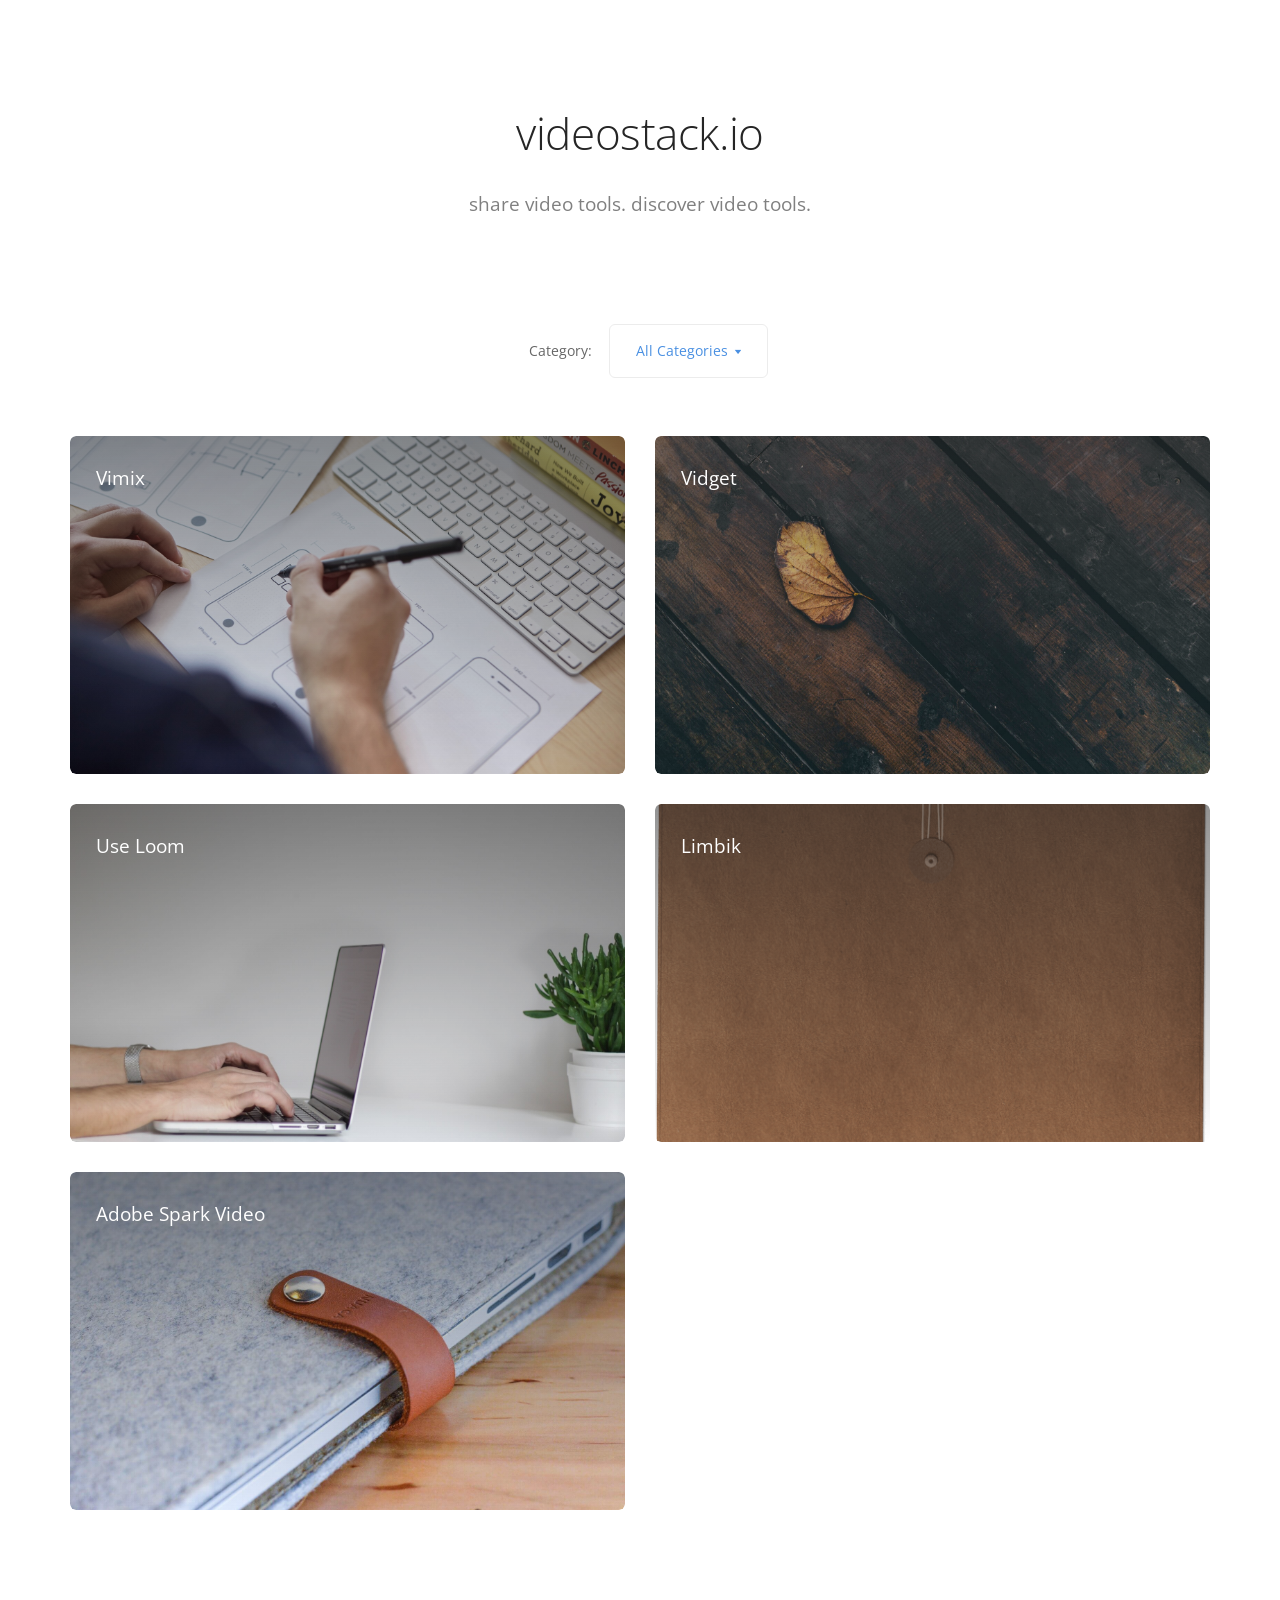
==== index.html @ 65519724 "Video Stack Commit" ====
<!doctype html>
<html lang="en">
    <head>
        <meta charset="utf-8">
        <title></title>
        <meta name="viewport" content="width=device-width, initial-scale=1.0">
        <link href="css/bootstrap.css" rel="stylesheet" type="text/css" media="all" />
        <link href="css/stack-interface.css" rel="stylesheet" type="text/css" media="all" />
        <link href="css/theme.css" rel="stylesheet" type="text/css" media="all" />
        <link href="css/custom.css" rel="stylesheet" type="text/css" media="all" />
        <link href="https://fonts.googleapis.com/css?family=Open+Sans:200,300,400,400i,500,600,700" rel="stylesheet">

    </head>
    <body data-smooth-scroll-offset="77">
        <div class="nav-container"> </div>
        <div class="main-container">
            <section class="text-center">
                <div class="container">
                    <div class="row">
                        <div class="col-sm-10 col-md-8">
                            <h1>videostack.io</h1>
                            <p class="lead">share video tools. discover video tools.</p>
                        </div>
                    </div>
                </div>
            </section>
            <section>
                <div class="container">
                    <div class="row">
                        <div class="masonry">
                            <div class="masonry-filter-container text-center"> <span>Category:</span>
                                <div class="masonry-filter-holder">
                                    <div class="masonry__filters" data-filter-all-text="All Categories"></div>
                                </div>
                            </div>
                            <div class="masonry__container masonry--active">
                                <div class="masonry__item col-sm-6 col-xs-12" data-masonry-filter="Curate, Create, Share, Analyze">
                                    <div class="project-thumb hover-element border--round hover--active">
                                        <a href="www.vimix.tv" target="_blank">
                                            <div class="hover-element__initial">
                                                <div class="background-image-holder"> <img alt="background" src="img/hero-2.jpg"> </div>
                                            </div>
                                            <div class="hover-element__reveal" data-scrim-top="5">
                                                <div class="project-thumb__title">
                                                    <h4>Vimix</h4> <span> </span> </div>
                                            </div>
                                        </a>
                                    </div>
                                </div>
                                <div class="masonry__item col-sm-6 col-xs-12" data-masonry-filter="Create, Share, Analyze">
                                    <div class="project-thumb hover-element border--round hover--active">
                                        <a href="https://vidget.co/" target="_blank">
                                            <div class="hover-element__initial">
                                                <div class="background-image-holder"> <img alt="background" src="img/hero-1.jpg"> </div>
                                            </div>
                                            <div class="hover-element__reveal" data-scrim-top="5">
                                                <div class="project-thumb__title">
                                                    <h4>Vidget</h4> <span> </span> </div>
                                            </div>
                                        </a>
                                    </div>
                                </div>
                                <div class="masonry__item col-sm-6 col-xs-12" data-masonry-filter="Create, Share">
                                    <div class="project-thumb hover-element border--round hover--active">
                                        <a href="https://www.useloom.com/?ref=50007" target="_blank">
                                            <div class="hover-element__initial">
                                                <div class="background-image-holder"> <img alt="background" src="img/landing-22.jpg"> </div>
                                            </div>
                                            <div class="hover-element__reveal" data-scrim-top="5">
                                                <div class="project-thumb__title">
                                                    <h4>Use Loom</h4> <span> </span> </div>
                                            </div>
                                        </a>
                                    </div>
                                </div>
                                <div class="masonry__item col-sm-6 col-xs-12" data-masonry-filter="Analyze">
                                    <div class="project-thumb hover-element border--round hover--active">
                                        <a href="https://limbik.tv/" target="_blank">
                                            <div class="hover-element__initial">
                                                <div class="background-image-holder"> <img alt="background" src="img/device-3.png"> </div>
                                            </div>
                                            <div class="hover-element__reveal" data-scrim-top="5">
                                                <div class="project-thumb__title">
                                                    <h4>Limbik</h4> <span> </span> </div>
                                            </div>
                                        </a>
                                    </div>
                                </div>
                                <div class="masonry__item col-sm-6 col-xs-12" data-masonry-filter="Create">
                                    <div class="project-thumb hover-element border--round hover--active">
                                        <a href="https://spark.adobe.com/about/video" target="_blank">
                                            <div class="hover-element__initial">
                                                <div class="background-image-holder"> <img alt="background" src="img/work-5.jpg"> </div>
                                            </div>
                                            <div class="hover-element__reveal" data-scrim-top="5">
                                                <div class="project-thumb__title">
                                                    <h4>Adobe Spark Video</h4> <span> </span> </div>
                                            </div>
                                        </a>
                                    </div>
                                </div>
                            </div>
                        </div>
                    </div>
                </div>
            </section>
        </div>
        <script src="js/jquery-3.1.1.min.js"></script>
        <script src="js/parallax.js"></script>
        <script src="js/isotope.min.js"></script>
        <script src="js/countdown.min.js"></script>
        <script src="js/smooth-scroll.min.js"></script>
        <script src="js/scripts.js"></script>

    </body>

</html>
---- css/stack-interface.css ----
@font-face {
  font-family: 'stack-interface';
  src: url('../fonts/stack-interface.eot?33839631');
  src: url('../fonts/stack-interface.eot?33839631#iefix') format('embedded-opentype'),
       url('../fonts/stack-interface.woff2?33839631') format('woff2'),
       url('../fonts/stack-interface.woff?33839631') format('woff'),
       url('../fonts/stack-interface.ttf?33839631') format('truetype'),
       url('../fonts/stack-interface.svg?33839631#stack-interface') format('svg');
  font-weight: normal;
  font-style: normal;
}
/* Chrome hack: SVG is rendered more smooth in Windozze. 100% magic, uncomment if you need it. */
/* Note, that will break hinting! In other OS-es font will be not as sharp as it could be */
/*
@media screen and (-webkit-min-device-pixel-ratio:0) {
  @font-face {
    font-family: 'stack-interface';
    src: url('../font/stack-interface.svg?34857618#stack-interface') format('svg');
  }
}
*/
 
 [class^="stack-"]:before, [class*=" stack-"]:before {
  font-family: "stack-interface";
  font-style: normal;
  font-weight: normal;
  speak: none;
 
  display: inline-block;
  text-decoration: inherit;
  width: 1em;
  margin-right: .2em;
  text-align: center;
  /* opacity: .8; */
 
  /* For safety - reset parent styles, that can break glyph codes*/
  font-variant: normal;
  text-transform: none;
 
  /* fix buttons height, for twitter bootstrap */
  line-height: 1em;
 
  /* Animation center compensation - margins should be symmetric */
  /* remove if not needed */
  margin-left: .2em;
 
  /* you can be more comfortable with increased icons size */
  /* font-size: 120%; */
 
  /* Font smoothing. That was taken from TWBS */
  -webkit-font-smoothing: antialiased;
  -moz-osx-font-smoothing: grayscale;
 
  /* Uncomment for 3D effect */
  /* text-shadow: 1px 1px 1px rgba(127, 127, 127, 0.3); */
}
 
.stack-down-open-big:before { content: '\e800'; } /* '' */
.stack-left-open-big:before { content: '\e801'; } /* '' */
.stack-right-open-big:before { content: '\e802'; } /* '' */
.stack-up-open-big:before { content: '\e803'; } /* '' */
.stack-basket:before { content: '\e804'; } /* '' */
.stack-search:before { content: '\e805'; } /* '' */
.stack-down-dir:before { content: '\e806'; } /* '' */
.stack-left-dir:before { content: '\e807'; } /* '' */
.stack-right-dir:before { content: '\e808'; } /* '' */
.stack-up-dir:before { content: '\e809'; } /* '' */
.stack-down-open:before { content: '\e80a'; } /* '' */
.stack-left-open:before { content: '\e80b'; } /* '' */
.stack-right-open:before { content: '\e80c'; } /* '' */
.stack-up-open:before { content: '\e80d'; } /* '' */
.stack-menu:before { content: '\e80e'; } /* '' */
.stack-users:before { content: '\e80f'; } /* '' */
.stack-publish:before { content: '\e810'; } /* '' */
.stack-trash:before { content: '\e811'; } /* '' */
.stack-bell:before { content: '\e812'; } /* '' */
.stack-cog:before { content: '\e813'; } /* '' */
.stack-plus-circled:before { content: '\e814'; } /* '' */
.stack-dot-3:before { content: '\e815'; } /* '' */
---- css/theme.css ----
/**!**************/
/**! Contents **/
/**! 01. Reset **/
/**! 02. Typography **/
/**! 03. Position **/
/**! 04. Element Size **/
/**! 05. Images **/
/**! 06. Buttons **/
/**! 07. Icons **/
/**! 08. Lists **/
/**! 09. Lightbox **/
/**! 10. Menus **/
/**! 11. Dropdowns **/
/**! 12. Form Elements **/
/**! 13. Accordions **/
/**! 14. Breadcrumbs **/
/**! 15. Radials **/
/**! 16. Tabs **/
/**! 17. Boxes **/
/**! 18. Sliders Flickity **/
/**! 19. Hover Elements **/
/**! 20. Masonry **/
/**! 21. Modals **/
/**! 22. Maps **/
/**! 23. Parallax **/
/**! 24. Notifications **/
/**! 25. Video **/
/**! 26. Colors **/
/**! 27. Image Blocks **/
/**! 28. MailChimp & Campaign Monitor **/
/**! 29. Twitter **/
/**! 30. Transitions **/
/**! 31. Switchable Sections **/
/**! 32. Typed Effect **/
/**! 33. Gradient BG **/
/**! 34. Bars **/
/**! 35. Navigation In Page **/
/**! 36. Helper Classes **/
/**! 37. Spacing **/
/**! 38. Boxed Layout **/
/**! 39. Wizard **/
/**! 40. Theme Overrides **/
/**!**************/
/**!**************/
/**!**************/
/**! 01. Reset **/
*,
h1,
h2,
h3,
h4,
h5,
h6,
p,
ul,
a {
  margin: 0;
  padding: 0;
}
/**! 02. Typography **/
html {
  font-size: 87.5%;
}
@media all and (max-width: 768px) {
  html {
    font-size: 81.25%;
  }
}
body {
  font-size: 1em;
  line-height: 1.85714286em;
  -webkit-font-smoothing: antialiased;
  -moz-osx-font-smoothing: grayscale;
  font-family: 'Open Sans', 'Helvetica', 'Arial', sans-serif;
  color: #666666;
  font-weight: 400;
}
h1,
h2,
h3,
h4,
h5,
h6,
.h1,
.h2,
.h3,
.h4,
.h5,
.h6 {
  font-family: 'Open Sans', 'Helvetica', 'Arial', sans-serif;
  color: #252525;
  font-weight: 300;
  font-variant-ligatures: common-ligatures;
  margin-top: 0;
  margin-bottom: 0;
}
h1,
.h1 {
  font-size: 3.14285714em;
  line-height: 1.31818182em;
}
h2,
.h2 {
  font-size: 2.35714286em;
  line-height: 1.36363636em;
}
h3,
.h3 {
  font-size: 1.78571429em;
  line-height: 1.5em;
}
h4,
.h4 {
  font-size: 1.35714286em;
  line-height: 1.68421053em;
}
h5,
.h5 {
  font-size: 1em;
  line-height: 1.85714286em;
}
h6,
.h6 {
  font-size: 0.85714286em;
  line-height: 2.16666667em;
}
.lead {
  font-size: 1.35714286em;
  line-height: 1.68421053em;
}
@media all and (max-width: 767px) {
  h1,
  .h1 {
    font-size: 2.35714286em;
    line-height: 1.36363636em;
  }
  h2,
  .h2 {
    font-size: 1.78571429em;
    line-height: 1.5em;
  }
  h3,
  .h3 {
    font-size: 1.35714286em;
    line-height: 1.85714286em;
  }
  .lead {
    font-size: 1.35714286em;
    line-height: 1.68421053em;
  }
}
p,
ul,
ol,
pre,
table,
blockquote {
  margin-bottom: 1.85714286em;
}
ul,
ol {
  list-style: none;
  line-height: 1.85714286em;
}
ul.bullets {
  list-style: inside;
}
ol {
  list-style-type: upper-roman;
  list-style-position: inside;
}
blockquote {
  font-size: 1.78571429em;
  line-height: 1.5em;
  padding: 0;
  margin: 0;
  border-left: 0;
}
strong {
  font-weight: 600;
}
hr {
  margin: 1.85714286em 0;
  border-color: #fafafa;
}
a:hover,
a:focus,
a:active {
  text-decoration: none;
  outline: none;
}
/*! Typography -- Helpers */
.type--fade {
  opacity: .5;
}
.type--uppercase {
  text-transform: uppercase;
}
.type--bold {
  font-weight: bold;
}
.type--italic {
  font-style: italic;
}
.type--fine-print {
  font-size: 0.85714286em;
}
.type--strikethrough {
  text-decoration: line-through;
  opacity: .5;
}
.type--underline {
  text-decoration: underline;
}
.type--body-font {
  font-family: 'Open Sans', 'Helvetica';
}
/**! 03. Position **/
body {
  overflow-x: hidden;
}
.pos-relative {
  position: relative;
}
.pos-absolute {
  position: absolute;
}
.pos-absolute.container {
  left: 0;
  right: 0;
}
.pos-top {
  top: 0;
}
.pos-bottom {
  bottom: 0;
}
.pos-right {
  right: 0;
}
.pos-left {
  left: 0;
}
.float-left {
  float: left;
}
.float-right {
  float: right;
}
@media all and (max-width: 767px) {
  .float-left,
  .float-right {
    float: none;
  }
  .float-left-xs {
    float: left;
  }
  .float-right-xs {
    float: right;
  }
}
.pos-vertical-center {
  position: relative;
  top: 50%;
  transform: translateY(-50%);
  -webkit-transform: translateY(-50%);
}
@media all and (max-width: 767px) {
  .pos-vertical-center {
    top: 0;
    transform: none;
    -webkit-transform: none;
  }
}
@media all and (max-height: 600px) {
  .pos-vertical-center {
    top: 0;
    transform: none;
    -webkit-transform: none;
  }
}
.pos-vertical-align-columns {
  display: table;
  table-layout: fixed;
  width: 100%;
}
.pos-vertical-align-columns > div[class*='col-'] {
  display: table-cell;
  float: none;
  vertical-align: middle;
}
@media all and (max-width: 990px) {
  .pos-vertical-align-columns {
    display: block;
    width: auto;
  }
  .pos-vertical-align-columns > div[class*='col-'] {
    display: block;
  }
}
.inline-block {
  display: inline-block;
}
.block {
  display: block;
}
@media all and (max-width: 767px) {
  .block--xs {
    display: block;
  }
}
@media all and (max-width: 990px) {
  .text-center-md {
    text-align: center;
  }
  .text-left-md {
    text-align: left;
  }
  .text-right-md {
    text-align: right;
  }
}
@media all and (max-width: 767px) {
  .text-center-xs {
    text-align: center;
  }
  .text-left-xs {
    text-align: left;
  }
  .text-right-xs {
    text-align: right;
  }
}
/**! 04. Element Size **/
.height-100,
.height-90,
.height-80,
.height-70,
.height-60,
.height-50,
.height-40,
.height-30,
.height-20,
.height-10 {
  height: auto;
  padding: 5em 0;
}
@media all and (max-width: 767px) {
  .height-100,
  .height-90,
  .height-80,
  .height-70,
  .height-60,
  .height-50,
  .height-40,
  .height-30,
  .height-20,
  .height-10 {
    height: auto;
    padding: 4em 0;
  }
}
@media all and (min-height: 600px) and (min-width: 767px) {
  .height-10 {
    height: 10vh;
  }
  .height-20 {
    height: 20vh;
  }
  .height-30 {
    height: 30vh;
  }
  .height-40 {
    height: 40vh;
  }
  .height-50 {
    height: 50vh;
  }
  .height-60 {
    height: 60vh;
  }
  .height-70 {
    height: 70vh;
  }
  .height-80 {
    height: 80vh;
  }
  .height-90 {
    height: 90vh;
  }
  .height-100 {
    height: 100vh;
  }
}
section.height-auto {
  height: auto;
}
section.height-auto .pos-vertical-center {
  top: 0;
  position: relative;
  transform: none;
}
@media all and (max-width: 767px) {
  div[class*='col-'][class*='height-'] {
    padding-top: 5.57142857em !important;
    padding-bottom: 5.57142857em !important;
  }
}
/**! 05. Images **/
img {
  max-width: 100%;
  margin-bottom: 1.85714286em;
}
/*p+img, img:last-child{
	margin-bottom: 0;
}*/
.img--fullwidth {
  width: 100%;
}
[data-grid="2"].masonry {
  -webkit-column-count: 2;
  -webkit-column-gap: 0;
  -moz-column-count: 2;
  -moz-column-gap: 0;
  column-count: 2;
  column-gap: 0;
}
[data-grid="2"].masonry li {
  width: 100%;
  float: none;
}
[data-grid="2"] li {
  width: 50%;
  display: inline-block;
}
[data-grid="3"].masonry {
  -webkit-column-count: 3;
  -webkit-column-gap: 0;
  -moz-column-count: 3;
  -moz-column-gap: 0;
  column-count: 3;
  column-gap: 0;
}
[data-grid="3"].masonry li {
  width: 100%;
  float: none;
}
[data-grid="3"] li {
  width: 33.33333333%;
  display: inline-block;
}
[data-grid="4"].masonry {
  -webkit-column-count: 4;
  -webkit-column-gap: 0;
  -moz-column-count: 4;
  -moz-column-gap: 0;
  column-count: 4;
  column-gap: 0;
}
[data-grid="4"].masonry li {
  width: 100%;
  float: none;
}
[data-grid="4"] li {
  width: 25%;
  display: inline-block;
}
[data-grid="5"].masonry {
  -webkit-column-count: 5;
  -webkit-column-gap: 0;
  -moz-column-count: 5;
  -moz-column-gap: 0;
  column-count: 5;
  column-gap: 0;
}
[data-grid="5"].masonry li {
  width: 100%;
  float: none;
}
[data-grid="5"] li {
  width: 20%;
  display: inline-block;
}
[data-grid="6"].masonry {
  -webkit-column-count: 6;
  -webkit-column-gap: 0;
  -moz-column-count: 6;
  -moz-column-gap: 0;
  column-count: 6;
  column-gap: 0;
}
[data-grid="6"].masonry li {
  width: 100%;
  float: none;
}
[data-grid="6"] li {
  width: 16.66666667%;
  display: inline-block;
}
[data-grid="7"].masonry {
  -webkit-column-count: 7;
  -webkit-column-gap: 0;
  -moz-column-count: 7;
  -moz-column-gap: 0;
  column-count: 7;
  column-gap: 0;
}
[data-grid="7"].masonry li {
  width: 100%;
  float: none;
}
[data-grid="7"] li {
  width: 14.28571429%;
  display: inline-block;
}
[data-grid="8"].masonry {
  -webkit-column-count: 8;
  -webkit-column-gap: 0;
  -moz-column-count: 8;
  -moz-column-gap: 0;
  column-count: 8;
  column-gap: 0;
}
[data-grid="8"].masonry li {
  width: 100%;
  float: none;
}
[data-grid="8"] li {
  width: 12.5%;
  display: inline-block;
}
@media all and (max-width: 767px) {
  [data-grid]:not(.masonry) li {
    width: 33.333333%;
  }
  [data-grid="2"]:not(.masonry) li {
    width: 50%;
  }
  [data-grid].masonry {
    -webkit-column-count: 1;
    -moz-column-count: 1;
    column-count: 1;
  }
}
.background-image-holder {
  will-change: transform, top;
  position: absolute;
  height: 100%;
  top: 0;
  left: 0;
  background-size: cover !important;
  background-position: 50% 50% !important;
  z-index: 0;
  transition: 0.3s linear;
  -webkit-transition: 0.3s linear;
  -moz-transition: 0.3s linear;
  opacity: 0;
  background: #252525;
}
.background-image-holder:not([class*='col-']) {
  width: 100%;
}
.background-image-holder.background--bottom {
  background-position: 50% 100% !important;
}
.background-image-holder.background--top {
  background-position: 50% 0% !important;
}
.image--light .background-image-holder {
  background: none;
}
.background-image-holder img {
  display: none;
}
[data-overlay] {
  position: relative;
}
[data-overlay]:before {
  position: absolute;
  content: '';
  background: #252525;
  width: 100%;
  height: 100%;
  top: 0;
  left: 0;
  z-index: 1;
}
[data-overlay] *:not(.container):not(.background-image-holder) {
  z-index: 2;
}
[data-overlay].image--light:before {
  background: #fff;
}
[data-overlay].bg--primary:before {
  background: #4a90e2;
}
[data-overlay="1"]:before {
  opacity: 0.1;
}
[data-overlay="2"]:before {
  opacity: 0.2;
}
[data-overlay="3"]:before {
  opacity: 0.3;
}
[data-overlay="4"]:before {
  opacity: 0.4;
}
[data-overlay="5"]:before {
  opacity: 0.5;
}
[data-overlay="6"]:before {
  opacity: 0.6;
}
[data-overlay="7"]:before {
  opacity: 0.7;
}
[data-overlay="8"]:before {
  opacity: 0.8;
}
[data-overlay="9"]:before {
  opacity: 0.9;
}
[data-overlay="10"]:before {
  opacity: 1;
}
[data-overlay="0"]:before {
  opacity: 0;
}
[data-scrim-bottom] {
  position: relative;
}
[data-scrim-bottom]:before {
  position: absolute;
  content: '';
  width: 100%;
  height: 80%;
  background: -moz-linear-gradient(top, rgba(0, 0, 0, 0) 0%, #252525 100%);
  /* FF3.6+ */
  background: -webkit-gradient(linear, left top, left bottom, color-stop(0%, rgba(0, 0, 0, 0)), color-stop(100%, #252525));
  /* Chrome,Safari4+ */
  background: -webkit-linear-gradient(top, rgba(0, 0, 0, 0) 0%, #252525 100%);
  /* Chrome10+,Safari5.1+ */
  background: -o-linear-gradient(top, rgba(0, 0, 0, 0) 0%, #252525 100%);
  /* Opera 11.10+ */
  background: -ms-linear-gradient(top, rgba(0, 0, 0, 0) 0%, #252525 100%);
  /* IE10+ */
  background: linear-gradient(to bottom, rgba(0, 0, 0, 0) 0%, #252525 100%);
  bottom: 0;
  left: 0;
  z-index: 1;
  backface-visibility: hidden;
}
[data-scrim-bottom]:not(.image--light) h1,
[data-scrim-bottom]:not(.image--light) h2,
[data-scrim-bottom]:not(.image--light) h3,
[data-scrim-bottom]:not(.image--light) h4,
[data-scrim-bottom]:not(.image--light) h5,
[data-scrim-bottom]:not(.image--light) h6 {
  color: #a5a5a5;
  color: #f1f1f1;
}
[data-scrim-bottom]:not(.image--light) p,
[data-scrim-bottom]:not(.image--light) span,
[data-scrim-bottom]:not(.image--light) ul {
  color: #e6e6e6;
}
[data-scrim-bottom].image--light:before {
  background: #fff;
}
[data-scrim-bottom="1"]:before {
  opacity: 0.1;
}
[data-scrim-bottom="2"]:before {
  opacity: 0.2;
}
[data-scrim-bottom="3"]:before {
  opacity: 0.3;
}
[data-scrim-bottom="4"]:before {
  opacity: 0.4;
}
[data-scrim-bottom="5"]:before {
  opacity: 0.5;
}
[data-scrim-bottom="6"]:before {
  opacity: 0.6;
}
[data-scrim-bottom="7"]:before {
  opacity: 0.7;
}
[data-scrim-bottom="8"]:before {
  opacity: 0.8;
}
[data-scrim-bottom="9"]:before {
  opacity: 0.9;
}
[data-scrim-bottom="10"]:before {
  opacity: 1;
}
[data-scrim-top] {
  position: relative;
}
[data-scrim-top]:before {
  position: absolute;
  content: '';
  width: 100%;
  height: 80%;
  background: -moz-linear-gradient(bottom, #252525 0%, rgba(0, 0, 0, 0) 100%);
  /* FF3.6+ */
  background: -webkit-gradient(linear, left bottom, left bottom, color-stop(0%, #252525), color-stop(100%, rgba(0, 0, 0, 0)));
  /* Chrome,Safari4+ */
  background: -webkit-linear-gradient(bottom, #252525 0%, rgba(0, 0, 0, 0) 100%);
  /* Chrome10+,Safari5.1+ */
  background: -o-linear-gradient(bottom, #252525 0%, rgba(0, 0, 0, 0) 100%);
  /* Opera 11.10+ */
  background: -ms-linear-gradient(bottom, #252525 0%, rgba(0, 0, 0, 0) 100%);
  /* IE10+ */
  background: linear-gradient(to bottom, #252525 0%, rgba(0, 0, 0, 0) 100%);
  top: 0;
  left: 0;
  z-index: 1;
}
[data-scrim-top]:not(.image--light) h1,
[data-scrim-top]:not(.image--light) h2,
[data-scrim-top]:not(.image--light) h3,
[data-scrim-top]:not(.image--light) h4,
[data-scrim-top]:not(.image--light) h5,
[data-scrim-top]:not(.image--light) h6 {
  color: #fff;
}
[data-scrim-top]:not(.image--light) p,
[data-scrim-top]:not(.image--light) span,
[data-scrim-top]:not(.image--light) ul {
  color: #e6e6e6;
}
[data-scrim-top].image--light:before {
  background: #fff;
}
[data-scrim-top="1"]:before {
  opacity: 0.1;
}
[data-scrim-top="2"]:before {
  opacity: 0.2;
}
[data-scrim-top="3"]:before {
  opacity: 0.3;
}
[data-scrim-top="4"]:before {
  opacity: 0.4;
}
[data-scrim-top="5"]:before {
  opacity: 0.5;
}
[data-scrim-top="6"]:before {
  opacity: 0.6;
}
[data-scrim-top="7"]:before {
  opacity: 0.7;
}
[data-scrim-top="8"]:before {
  opacity: 0.8;
}
[data-scrim-top="9"]:before {
  opacity: 0.9;
}
[data-scrim-top="10"]:before {
  opacity: 1;
}
.imagebg {
  position: relative;
}
.imagebg .container {
  z-index: 2;
}
.imagebg .container:not(.pos-absolute) {
  position: relative;
}
.imagebg:not(.image--light) h1,
.imagebg:not(.image--light) h2,
.imagebg:not(.image--light) h3,
.imagebg:not(.image--light) h4,
.imagebg:not(.image--light) h5,
.imagebg:not(.image--light) h6,
.imagebg:not(.image--light) p,
.imagebg:not(.image--light) ul,
.imagebg:not(.image--light) blockquote {
  color: #fff;
}
.imagebg:not(.image--light) .bg--white h1,
.imagebg:not(.image--light) .bg--white h2,
.imagebg:not(.image--light) .bg--white h3,
.imagebg:not(.image--light) .bg--white h4,
.imagebg:not(.image--light) .bg--white h5,
.imagebg:not(.image--light) .bg--white h6 {
  color: #252525;
}
.imagebg:not(.image--light) .bg--white p,
.imagebg:not(.image--light) .bg--white ul {
  color: #666666;
}
div[data-overlay] h1,
div[data-overlay] h2,
div[data-overlay] h3,
div[data-overlay] h4,
div[data-overlay] h5,
div[data-overlay] h6 {
  color: #fff;
}
div[data-overlay] p,
div[data-overlay] ul {
  color: #fff;
}
.parallax {
  overflow: hidden;
}
.parallax .background-image-holder {
  transition: none !important;
  -webkit-transition: none !important;
  -moz-transition: none !important;
}
.image--xxs {
  max-height: 1.85714286em;
}
.image--xs {
  max-height: 3.71428571em;
}
.image--sm {
  max-height: 5.57142857em;
}
/**! 06. Buttons **/
.btn {
  font-family: 'Open Sans', 'Helvetica', 'Arial', sans-serif;
  transition: 0.1s linear;
  -webkit-transition: 0.1s linear;
  -moz-transition: 0.1s linear;
  border-radius: 6px;
  padding-top: 0.46428571em;
  padding-bottom: 0.46428571em;
  padding-right: 2.78571429em;
  padding-left: 2.78571429em;
  border: 1px solid #252525;
  border-width: 1px;
  font-size: inherit;
  line-height: 1.85714286em;
}
.btn .btn__text,
.btn i {
  color: #252525;
  border-color: #252525;
  font-weight: 700;
  font-size: 0.85714286em;
}
.btn[class*='col-'] {
  margin-left: 0;
  margin-right: 0;
}
.btn:active {
  box-shadow: none;
  -webkit-box-shadow: none;
}
.btn.bg--facebook,
.btn.bg--twitter,
.btn.bg--instagram,
.btn.bg--googleplus,
.btn.bg--pinterest,
.btn.bg--dribbble,
.btn.bg--behance,
.btn.bg--dark {
  border-color: rgba(0, 0, 0, 0) !important;
}
.btn.bg--facebook .btn__text,
.btn.bg--twitter .btn__text,
.btn.bg--instagram .btn__text,
.btn.bg--googleplus .btn__text,
.btn.bg--pinterest .btn__text,
.btn.bg--dribbble .btn__text,
.btn.bg--behance .btn__text,
.btn.bg--dark .btn__text {
  color: #fff;
}
.btn.bg--facebook .btn__text i,
.btn.bg--twitter .btn__text i,
.btn.bg--instagram .btn__text i,
.btn.bg--googleplus .btn__text i,
.btn.bg--pinterest .btn__text i,
.btn.bg--dribbble .btn__text i,
.btn.bg--behance .btn__text i,
.btn.bg--dark .btn__text i {
  color: #fff;
}
.btn.bg--facebook:hover,
.btn.bg--twitter:hover,
.btn.bg--instagram:hover,
.btn.bg--googleplus:hover,
.btn.bg--pinterest:hover,
.btn.bg--dribbble:hover,
.btn.bg--behance:hover,
.btn.bg--dark:hover {
  opacity: .9;
}
.btn.bg--error {
  background: #e23636;
  border-color: #e23636 !important;
}
.btn.bg--error:hover {
  background: #e54c4c;
  border-color: #e54c4c !important;
  color: #fff !important;
}
.btn.bg--error .btn__text {
  color: #fff;
}
.btn.bg--error .btn__text i {
  color: #fff;
}
@media all and (min-width: 768px) {
  .btn + .btn {
    margin-left: 1.85714286em;
  }
}
.btn:first-child {
  margin-left: 0;
}
.btn:last-child {
  margin-right: 0;
}
.btn--xs {
  padding-top: 0;
  padding-bottom: 0;
  padding-right: 1.39285714em;
  padding-left: 1.39285714em;
}
.btn--sm {
  padding-top: 0.30952381em;
  padding-bottom: 0.30952381em;
  padding-right: 1.85714286em;
  padding-left: 1.85714286em;
}
.btn--lg {
  padding-top: 0.58035714em;
  padding-bottom: 0.58035714em;
  padding-right: 3.48214286em;
  padding-left: 3.48214286em;
}
.btn--lg .btn__text {
  font-size: 1.07142857em;
}
.btn--primary,
.btn--primary:visited {
  background: #4a90e2;
  border-color: #4a90e2;
}
.btn--primary .btn__text,
.btn--primary:visited .btn__text {
  color: #fff;
}
.btn--primary .btn__text i,
.btn--primary:visited .btn__text i {
  color: #fff;
}
.btn--primary:hover {
  background: #609de6;
}
.btn--primary:active {
  background: #3483de;
}
.btn--primary-1,
.btn--primary-1:visited {
  background: #31639c;
  border-color: #31639c;
}
.btn--primary-1 .btn__text,
.btn--primary-1:visited .btn__text {
  color: #fff;
}
.btn--primary-1:hover {
  background: #376faf;
}
.btn--primary-1:active {
  background: #2b5789;
}
.btn--primary-2,
.btn--primary-2:visited {
  background: #465773;
  border-color: #465773;
}
.btn--primary-2 .btn__text,
.btn--primary-2:visited .btn__text {
  color: #fff;
}
.btn--primary-2:hover {
  background: #506383;
}
.btn--primary-2:active {
  background: #3c4b63;
}
.btn--secondary {
  background: #fafafa;
  border-color: #fafafa;
}
.btn--secondary:hover {
  background: #ffffff;
}
.btn--secondary:active {
  background: #f5f5f5;
}
.btn--white {
  background: #fff;
  color: #252525;
  border-color: #fff;
}
.btn--white i {
  color: #252525;
}
.btn--transparent {
  background: none;
  border-color: rgba(0, 0, 0, 0);
  padding-left: 0;
  padding-right: 0;
}
.btn--transparent.btn--white .btn__text {
  color: #fff;
}
.btn--unfilled {
  background: none;
}
.btn--unfilled.btn--white .btn__text {
  color: #fff;
}
.btn--unfilled.btn--white i {
  color: #fff;
}
.btn--floating {
  position: fixed;
  bottom: 3.71428571em;
  right: 3.71428571em;
  z-index: 10;
}
/**! 07. Icons **/
.icon {
  line-height: 1em;
  font-size: 3.14285714em;
}
.icon--xs {
  font-size: 1em;
}
.icon--sm {
  font-size: 2.35714286em;
}
.icon--lg {
  font-size: 5.57142857em;
}
/**! 08. Lists **/
ul:last-child {
  margin: 0;
}
.list-inline li {
  padding: 0 1em;
  margin-left: 0;
}
.list-inline li:first-child {
  padding-left: 0;
}
.list-inline li:last-child {
  padding-right: 0;
}
.list-inline.list-inline--narrow li {
  padding: 0 .5em;
}
.list-inline.list-inline--wide li {
  padding: 0 2em;
}
/**! 09. Lightbox **/
.lb-outerContainer {
  border-radius: 0;
}
.lb-outerContainer .lb-container {
  padding: 0;
}
.lb-outerContainer .lb-container img {
  margin: 0;
}
.lightbox-gallery {
  overflow: hidden;
}
.lightbox-gallery li {
  float: left;
}
.lightbox-gallery li img {
  margin: 0;
  width: 100%;
}
.lightbox-gallery.gallery--gaps li {
  padding: 0.46428571em;
}
/**! 10. Menus **/
.menu-horizontal > li:not(:hover) > a,
.menu-horizontal > li:not(:hover) > span,
.menu-horizontal > li:not(:hover) > .modal-instance > .modal-trigger {
  opacity: .5;
}
.menu-horizontal > li > a,
.menu-horizontal > li > span,
.menu-horizontal > li > .modal-instance > .modal-trigger {
  transition: 0.3s ease;
  -webkit-transition: 0.3s ease;
  -moz-transition: 0.3s ease;
  color: #252525;
}
.menu-horizontal > li > a:hover,
.menu-horizontal > li > span:hover,
.menu-horizontal > li > .modal-instance > .modal-trigger:hover {
  color: #252525;
}
.bg--dark .menu-horizontal > li > a,
.bg--dark .menu-horizontal > li > span {
  color: #fff;
}
.bg--dark .menu-horizontal > li > a:hover,
.bg--dark .menu-horizontal > li > span:hover {
  color: #fff;
}
.menu-vertical {
  width: 100%;
}
.menu-vertical li {
  width: 100%;
}
.menu-vertical li a {
  font-weight: normal;
}
@media all and (min-width: 990px) {
  .menu-horizontal {
    display: inline-block;
  }
  .menu-horizontal > li {
    display: inline-block;
  }
  .menu-horizontal > li:not(:last-child) {
    margin-right: 1.85714286em;
  }
  .menu-vertical {
    display: inline-block;
  }
  .menu-vertical li {
    white-space: nowrap;
  }
  .menu-vertical .dropdown__container {
    top: 0;
  }
  .menu-vertical .dropdown__container .dropdown__content:not([class*='bg-']) {
    background: #ffffff;
  }
  .menu-vertical .dropdown__container .dropdown__content {
    transform: translateX(75%);
  }
}
/**! 11. Dropdowns **/
.dropdown {
  position: relative;
}
.dropdown .dropdown__container {
  transition: 0.3s ease;
  -webkit-transition: 0.3s ease;
  -moz-transition: 0.3s ease;
  opacity: 0;
  pointer-events: none;
  position: absolute;
  z-index: 999;
}
.dropdown .dropdown__container .dropdown__container:before {
  height: 0;
}
.dropdown .dropdown__content {
  padding: 1.85714286em;
}
.dropdown .dropdown__content:not([class*='col-']) {
  width: 18.57142857em;
}
.dropdown .dropdown__content:not([class*='bg-']) {
  background: #ffffff;
}
.dropdown .dropdown__content:not([class='bg--dark']) .menu-vertical a {
  color: #666666;
}
.dropdown .dropdown__trigger {
  cursor: pointer;
  user-select: none;
}
.dropdown.dropdown--active > .dropdown__container {
  opacity: 1;
}
.dropdown.dropdown--active > .dropdown__container > .container > .row > .dropdown__content {
  pointer-events: all;
}
@media all and (min-width: 991px) {
  .dropdown .dropdown__container:before {
    height: 0.92857143em;
    width: 100%;
    content: '';
    display: block;
  }
  .dropdown .dropdown__content.dropdown__content--md {
    padding: 2.78571429em;
  }
  .dropdown .dropdown__content.dropdown__content--lg {
    padding: 3.71428571em;
  }
  .dropdown .dropdown__content.dropdown__content--xlg {
    padding: 4.64285714em;
  }
}
@media all and (max-width: 767px) {
  .dropdown .dropdown__container {
    min-width: 100%;
    position: relative;
    display: none;
  }
  .dropdown .dropdown__content {
    padding: 1.85714286em;
    left: 0 !important;
  }
  .dropdown.dropdown--active > .dropdown__container {
    display: block;
  }
}
body.dropdowns--hover .dropdown:not(.dropdown--click):hover > .dropdown__container {
  opacity: 1;
}
body.dropdowns--hover .dropdown:not(.dropdown--click):hover > .dropdown__container:before {
  pointer-events: all;
}
body.dropdowns--hover .dropdown:not(.dropdown--click):hover > .dropdown__container .dropdown__content {
  pointer-events: all;
}
body:not(.dropdowns--hover) .dropdown.dropdown--hover:hover > .dropdown__container {
  opacity: 1;
}
body:not(.dropdowns--hover) .dropdown.dropdown--hover:hover > .dropdown__container:before {
  pointer-events: all;
}
body:not(.dropdowns--hover) .dropdown.dropdown--hover:hover > .dropdown__container .dropdown__content {
  pointer-events: all;
}
@media all and (max-width: 990px) {
  body.dropdowns--hover .dropdown:not(.dropdown--click):hover > .dropdown__container {
    display: block;
  }
  body.dropdowns--hover .dropdown:not(.dropdown--click):hover > .dropdown__container:before {
    pointer-events: all;
  }
}
/**! 12. Form Elements **/
form {
  max-width: 100%;
}
form + form {
  margin-top: 30px;
}
form:before,
form:after {
  content: ".";
  display: block;
  height: 0;
  overflow: hidden;
}
form:after {
  clear: both;
}
label {
  margin: 0;
  font-size: 1.14285714em;
  font-weight: 400;
}
input[type],
textarea,
select {
  -webkit-appearance: none;
  background: #fcfcfc;
  padding: 0.46428571em;
  border-radius: 6px;
  border: 1px solid #ececec;
}
input[type]:focus,
textarea:focus,
select:focus {
  outline: none;
}
input[type]:active,
textarea:active,
select:active {
  outline: none;
}
input[type]::-webkit-input-placeholder,
textarea::-webkit-input-placeholder,
select::-webkit-input-placeholder {
  color: #b3b3b3;
  font-size: 1.14285714em;
}
input[type]:-moz-placeholder,
textarea:-moz-placeholder,
select:-moz-placeholder {
  /* Firefox 18- */
  color: #b3b3b3;
  font-size: 1.14285714em;
}
input[type]::-moz-placeholder,
textarea::-moz-placeholder,
select::-moz-placeholder {
  /* Firefox 19+ */
  color: #b3b3b3;
  font-size: 1.14285714em;
}
input[type]:-ms-input-placeholder,
textarea:-ms-input-placeholder,
select:-ms-input-placeholder {
  color: #b3b3b3;
  font-size: 1.14285714em;
}
input[type="image"] {
  border: none;
  padding: none;
  width: auto;
}
textarea {
  display: block;
  width: 100%;
  max-width: 100%;
}
select {
  cursor: pointer;
  padding-right: 1.85714286em;
  -webkit-appearance: none;
}
select::ms-expand {
  display: none;
}
input[type="submit"] {
  background: none;
  outline: none;
  border: none;
  background: #4a90e2;
  padding: 0.46428571em 2.78571429em 0.46428571em 2.78571429em;
  color: #fff;
}
@keyframes load {
  0% {
    opacity: 0;
    width: 0;
  }
  50% {
    width: 100%;
    opacity: .8;
    left: 0;
  }
  100% {
    left: 100%;
    opacity: 0;
  }
}
button {
  background: none;
}
button[type="submit"].btn--loading {
  position: relative;
  overflow: hidden;
  pointer-events: none;
  color: rgba(0, 0, 0, 0);
}
button[type="submit"].btn--loading * {
  opacity: 0;
}
button[type="submit"].btn--loading:after {
  content: '';
  position: absolute;
  width: 0;
  height: 100%;
  background: #ddd;
  animation: load 1.5s ease-out infinite;
  left: 0;
  top: 0;
}
button[type="submit"].btn--loading .btn__text {
  opacity: 0;
}
button:focus {
  outline: none !important;
}
button.bg--error {
  color: #fff;
}
.input-checkbox,
.input-radio,
.input-select {
  -webkit-user-select: none;
  -moz-user-select: none;
  -ms-user-select: none;
  user-select: none;
  display: inline-block;
  cursor: pointer;
}
.input-checkbox .inner,
.input-radio .inner,
.input-select .inner {
  display: inline-block;
}
.input-checkbox input,
.input-radio input,
.input-select input {
  display: none;
}
.input-checkbox.checked .inner,
.input-radio.checked .inner,
.input-select.checked .inner {
  background: #4a90e2;
}
.input-checkbox label,
.input-radio label,
.input-select label {
  display: block;
}
.input-checkbox {
  padding: 0;
}
.input-checkbox .inner {
  width: 1.85714286em;
  height: 1.85714286em;
  border-radius: 6px;
  background: #000;
}
.input-radio {
  padding: 0;
}
.input-radio .inner {
  width: 1.85714286em;
  height: 1.85714286em;
  border-radius: 50%;
  background: #000;
}
.input-select {
  position: relative;
}
.input-select i {
  position: absolute;
  top: 50%;
  transform: translateY(-50%);
  -webkit-transform: translateY(-50%);
  right: 1em;
  font-size: .87em;
}
.input-file {
  position: relative;
  display: inline-block;
}
.input-file input {
  display: none;
}
.form-error {
  margin-top: 1.5625em;
  padding: 0.78125em;
  background: #D84D4D;
  color: #fff;
  position: fixed;
  min-width: 350px;
  left: 50%;
  bottom: 1.5625em;
  transform: translate3d(-50%, 0, 0);
  -webkit-transform: translate3d(-50%, 0, 0);
  z-index: 999;
  box-shadow: 0 1px 3px rgba(0, 0, 0, 0.12), 0 1px 2px rgba(0, 0, 0, 0.24);
  box-shadow: 0px 0px 15px 0px rgba(0, 0, 0, 0.1);
}
.form-success {
  margin-top: 1.5625em;
  padding: 0.78125em;
  background: #1DC020;
  color: #fff;
  position: fixed;
  min-width: 350px;
  left: 50%;
  bottom: 1.5625em;
  transform: translate3d(-50%, 0, 0);
  -webkit-transform: translate3d(-50%, 0, 0);
  z-index: 999;
  box-shadow: 0 1px 3px rgba(0, 0, 0, 0.12), 0 1px 2px rgba(0, 0, 0, 0.24);
  box-shadow: 0px 0px 15px 0px rgba(0, 0, 0, 0.1);
}
.attempted-submit .field-error {
  border-color: #D84D4D !important;
}
/**! 13. Accordions **/
.accordion li .accordion__title,
.accordion li .accordion__content,
.accordion li .accordion__content * {
  transition: 0.3s linear;
  -webkit-transition: 0.3s linear;
  -moz-transition: 0.3s linear;
}
.accordion li .accordion__title {
  cursor: pointer;
  padding: 0.46428571em 0.92857143em;
  border: 1px solid #ececec;
  border-bottom: none;
  background: none;
  -webkit-user-select: none;
  -moz-user-select: none;
  -ms-user-select: none;
  user-select: none;
}
.accordion li:last-child .accordion__title {
  border-bottom: 1px solid #ececec;
}
.accordion li .accordion__content {
  opacity: 0;
  visibility: hidden;
  max-height: 0;
}
.accordion li .accordion__content > * {
  display: none;
}
.accordion li .accordion__content > *:first-child {
  padding-top: 0;
}
.accordion li .accordion__content > *:last-child {
  padding-bottom: 0;
}
.accordion li.active .accordion__title {
  background: #4a90e2;
  border-bottom: 1px solid #ececec;
}
.accordion li.active .accordion__content {
  opacity: 1;
  visibility: visible;
  max-height: 500px;
}
.accordion li.active .accordion__content > * {
  display: inline-block;
}
/**! 14. Breadcrumbs **/
.breadcrumb {
  padding: 0;
  margin: 0;
  background: none;
  display: inline-block;
}
.breadcrumb li {
  font-size: 1em;
}
.breadcrumb li + li:before {
  padding: 0 0.46428571em;
}
/**! 15. Pie Charts **/
.radial {
  position: relative;
}
.radial .radial__label {
  position: absolute;
  top: 50%;
  left: 50%;
  transform: translateX(-50%) translateY(-50%);
  -webkit-transform: translateX(-50%) translateY(-50%);
  margin-bottom: 0;
}
/**! 16. Tabs **/
.tabs {
  display: block;
  margin-bottom: 0;
}
.tabs > li {
  display: inline-block;
  opacity: .5;
  transition: 0.3s ease;
  -webkit-transition: 0.3s ease;
  -moz-transition: 0.3s ease;
  -webkit-user-select: none;
  -moz-user-select: none;
  -ms-user-select: none;
  user-select: none;
}
.tabs > .active,
.tabs:hover {
  opacity: 1;
}
.tabs .tab__title {
  cursor: pointer;
}
.tabs .tab__title:not(.btn) {
  padding: 0 1.85714286em;
}
.tabs li:first-child .tab__title:not(.btn) {
  padding-left: 0;
}
.tabs .tab__content {
  display: none;
}
.tabs-content {
  margin-top: 1em;
}
.tabs-content li > .tab__content {
  width: 100%;
  display: none;
}
.tabs-content > .active > .tab__content {
  display: block;
}
.tabs-container[data-content-align="left"] .tabs-content {
  text-align: left;
}
/**! 17. Boxes **/
.boxed {
  position: relative;
  overflow: hidden;
  padding: 1.85714286em;
  margin-bottom: 30px;
}
.boxed.boxed--lg {
  padding: 2.78571429em;
}
.boxed.boxed--sm {
  padding: 1.23809524em;
}
.boxed.boxed--border {
  border: 1px solid #ececec;
}
.boxed > div[class*='col-']:first-child:not(.boxed) {
  padding-left: 0;
}
.boxed > div[class*='col-']:last-child:not(.boxed) {
  padding-right: 0;
}
img + .boxed {
  margin-top: -1.85714286em;
}
@media all and (max-width: 767px) {
  .boxed {
    padding: 1.23809524em;
    margin-bottom: 15px;
  }
  .boxed.boxed--lg {
    padding: 1.23809524em;
  }
  .boxed div[class*='col-']:not(.boxed) {
    padding: 0;
  }
  .boxed:last-child {
    margin-bottom: 15px;
  }
}
/**! 18. Sliders Flickity **/
.slides:not(.flickity-enabled) li.imagebg:not(:first-child) {
  display: none;
}
.slides:not(.flickity-enabled) li.imagebg:first-child {
  background: #252525;
  animation: backgroundLoad .5s ease alternate infinite;
}
.slides:not(.flickity-enabled) li.imagebg:first-child .container {
  opacity: 0;
}
@keyframes backgroundLoad {
  0% {
    background: #252525;
  }
  100% {
    background: #3f3f3f;
  }
}
.slider.height-10 {
  height: auto;
}
.slider.height-10 .slides .flickity-slider > li {
  height: 10vh;
  padding: 0;
}
@media all and (min-width: 768px) {
  .slider.height-10 .slides li.imagebg {
    min-height: 10vh;
  }
}
.slider.height-20 {
  height: auto;
}
.slider.height-20 .slides .flickity-slider > li {
  height: 20vh;
  padding: 0;
}
@media all and (min-width: 768px) {
  .slider.height-20 .slides li.imagebg {
    min-height: 20vh;
  }
}
.slider.height-30 {
  height: auto;
}
.slider.height-30 .slides .flickity-slider > li {
  height: 30vh;
  padding: 0;
}
@media all and (min-width: 768px) {
  .slider.height-30 .slides li.imagebg {
    min-height: 30vh;
  }
}
.slider.height-40 {
  height: auto;
}
.slider.height-40 .slides .flickity-slider > li {
  height: 40vh;
  padding: 0;
}
@media all and (min-width: 768px) {
  .slider.height-40 .slides li.imagebg {
    min-height: 40vh;
  }
}
.slider.height-50 {
  height: auto;
}
.slider.height-50 .slides .flickity-slider > li {
  height: 50vh;
  padding: 0;
}
@media all and (min-width: 768px) {
  .slider.height-50 .slides li.imagebg {
    min-height: 50vh;
  }
}
.slider.height-60 {
  height: auto;
}
.slider.height-60 .slides .flickity-slider > li {
  height: 60vh;
  padding: 0;
}
@media all and (min-width: 768px) {
  .slider.height-60 .slides li.imagebg {
    min-height: 60vh;
  }
}
.slider.height-70 {
  height: auto;
}
.slider.height-70 .slides .flickity-slider > li {
  height: 70vh;
  padding: 0;
}
@media all and (min-width: 768px) {
  .slider.height-70 .slides li.imagebg {
    min-height: 70vh;
  }
}
.slider.height-80 {
  height: auto;
}
.slider.height-80 .slides .flickity-slider > li {
  height: 80vh;
  padding: 0;
}
@media all and (min-width: 768px) {
  .slider.height-80 .slides li.imagebg {
    min-height: 80vh;
  }
}
.slider.height-90 {
  height: auto;
}
.slider.height-90 .slides .flickity-slider > li {
  height: 90vh;
  padding: 0;
}
@media all and (min-width: 768px) {
  .slider.height-90 .slides li.imagebg {
    min-height: 90vh;
  }
}
.slider.height-100 {
  height: auto;
}
.slider.height-100 .slides .flickity-slider > li {
  height: 100vh;
  padding: 0;
}
@media all and (min-width: 768px) {
  .slider.height-100 .slides li.imagebg {
    min-height: 100vh;
  }
}
.slider .slides .flickity-slider > li:not([class*='col-']) {
  width: 100%;
}
.slider .slides.slides--gapless li[class*='col-'] {
  padding-left: 0;
  padding-right: 0;
}
.slider[data-arrows="true"].slider--arrows-hover:not(:hover) .flickity-prev-next-button {
  opacity: 0;
}
.slider[data-paging="true"]:not(section) {
  margin-bottom: 3.71428571em;
}
.slider[data-paging="true"]:not(section) .flickity-page-dots {
  bottom: -3.71428571em;
}
.slider[data-paging="true"]:not([class*='text-']) .flickity-page-dots {
  text-align: center;
}
.slider[data-children="1"] .flickity-prev-next-button {
  display: none;
}
.slider:not([data-paging="true"]) .slides {
  margin: 0;
}
.slider.controls--dark .flickity-page-dots .dot {
  background: #252525;
}
.slider.controls--dark .flickity-prev-next-button:before {
  color: #252525;
}
section.slider {
  padding: 0;
}
section.slider.height-10 {
  height: auto;
}
section.slider.height-10 .slides .flickity-slider > li {
  height: 10vh;
  padding: 0;
}
@media all and (min-width: 768px) {
  section.slider.height-10 .slides li.imagebg {
    min-height: 10vh;
  }
}
section.slider.height-20 {
  height: auto;
}
section.slider.height-20 .slides .flickity-slider > li {
  height: 20vh;
  padding: 0;
}
@media all and (min-width: 768px) {
  section.slider.height-20 .slides li.imagebg {
    min-height: 20vh;
  }
}
section.slider.height-30 {
  height: auto;
}
section.slider.height-30 .slides .flickity-slider > li {
  height: 30vh;
  padding: 0;
}
@media all and (min-width: 768px) {
  section.slider.height-30 .slides li.imagebg {
    min-height: 30vh;
  }
}
section.slider.height-40 {
  height: auto;
}
section.slider.height-40 .slides .flickity-slider > li {
  height: 40vh;
  padding: 0;
}
@media all and (min-width: 768px) {
  section.slider.height-40 .slides li.imagebg {
    min-height: 40vh;
  }
}
section.slider.height-50 {
  height: auto;
}
section.slider.height-50 .slides .flickity-slider > li {
  height: 50vh;
  padding: 0;
}
@media all and (min-width: 768px) {
  section.slider.height-50 .slides li.imagebg {
    min-height: 50vh;
  }
}
section.slider.height-60 {
  height: auto;
}
section.slider.height-60 .slides .flickity-slider > li {
  height: 60vh;
  padding: 0;
}
@media all and (min-width: 768px) {
  section.slider.height-60 .slides li.imagebg {
    min-height: 60vh;
  }
}
section.slider.height-70 {
  height: auto;
}
section.slider.height-70 .slides .flickity-slider > li {
  height: 70vh;
  padding: 0;
}
@media all and (min-width: 768px) {
  section.slider.height-70 .slides li.imagebg {
    min-height: 70vh;
  }
}
section.slider.height-80 {
  height: auto;
}
section.slider.height-80 .slides .flickity-slider > li {
  height: 80vh;
  padding: 0;
}
@media all and (min-width: 768px) {
  section.slider.height-80 .slides li.imagebg {
    min-height: 80vh;
  }
}
section.slider.height-90 {
  height: auto;
}
section.slider.height-90 .slides .flickity-slider > li {
  height: 90vh;
  padding: 0;
}
@media all and (min-width: 768px) {
  section.slider.height-90 .slides li.imagebg {
    min-height: 90vh;
  }
}
section.slider.height-100 {
  height: auto;
}
section.slider.height-100 .slides .flickity-slider > li {
  height: 100vh;
  padding: 0;
}
@media all and (min-width: 768px) {
  section.slider.height-100 .slides li.imagebg {
    min-height: 100vh;
  }
}
section.slider[data-paging="true"] .flickity-page-dots {
  bottom: 1.85714286em;
}
section.slider:not(.image--light)[data-paging="true"] .flickity-page-dots .dot {
  background: #fff;
}
section.slider .slides {
  margin: 0;
}
@media all and (max-width: 767px) {
  section.slider[class*='height-'] .slides .flickity-slider > li {
    height: auto;
    padding: 7.42857143em 0;
  }
  section.slider.space--lg .slides .flickity-slider > li {
    padding: 11.14285714em 0;
  }
  section.slider.space--xlg .slides .flickity-slider > li {
    padding: 11.14285714em 0;
  }
}
section.bg--dark .slider[data-paging="true"] .flickity-page-dots .dot,
section.bg--primary .slider[data-paging="true"] .flickity-page-dots .dot {
  background: #fff;
}
.flickity-page-dots .dot {
  transition: 0.3s ease;
  -webkit-transition: 0.3s ease;
  -moz-transition: 0.3s ease;
  width: 8px;
  height: 8px;
  border-radius: 50%;
  background: #252525;
  border: none;
  margin: 0 0.46428571em;
}
.flickity-page-dots .dot:hover:not(.is-selected) {
  opacity: .6;
}
.text-center .flickity-page-dots,
section.slider .flickity-page-dots {
  text-align: center;
}
.flickity-prev-next-button svg {
  display: none;
}
.flickity-prev-next-button:before {
  font-family: 'stack-interface';
  content: "\e80c";
  font-size: 1em;
  font-weight: normal;
}
.flickity-prev-next-button.previous:before {
  content: "\e80b";
}
.imagebg:not(.image--light) .flickity-page-dots .dot,
.bg--dark .flickity-page-dots .dot {
  background: #fff;
}
/**! 19. Hover Elements **/
.hover-element {
  position: relative;
  overflow: hidden;
  margin-bottom: 30px;
}
.hover-element * {
  transition: 0.3s ease;
  -webkit-transition: 0.3s ease;
  -moz-transition: 0.3s ease;
}
.hover-element .hover-element__reveal {
  position: absolute;
  top: 0;
  left: 0;
  opacity: 0;
  width: 100%;
  height: 100%;
}
.hover-element .hover-element__reveal .boxed {
  height: 100%;
}
.hover-element:hover .hover-element__reveal,
.hover-element.hover--active .hover-element__reveal {
  opacity: 1;
}
.hover-element img {
  margin-bottom: 0;
}
@media all and (max-width: 1024px) {
  .hover-element {
    cursor: pointer;
  }
}
.row:last-child div[class*='col-']:last-child .hover-element {
  margin-bottom: 0;
}
/**! 20. Masonry **/
.masonry .masonry__container.masonry--active .masonry__item {
  opacity: 1;
  pointer-events: initial;
}
.masonry .masonry__container .masonry__item {
  opacity: 0;
  pointer-events: none;
}
.masonry .masonry__filters li {
  display: inline-block;
  cursor: pointer;
  text-transform: capitalize;
  -webkit-user-select: none;
  -moz-user-select: none;
  -ms-user-select: none;
  user-select: none;
}
.masonry .masonry__filters li.active {
  cursor: default;
}
.masonry.masonry--gapless .masonry__item {
  padding: 0 !important;
  margin-bottom: 0;
}
/**! 21. Modals **/
.modal-instance .modal-body {
  display: none;
}
.modal-container {
  transition: 0.3s linear;
  -webkit-transition: 0.3s linear;
  -moz-transition: 0.3s linear;
  padding: 0;
  visibility: hidden;
  opacity: 0;
  z-index: -1;
  position: fixed;
  width: 100%;
  height: 100%;
  top: 0;
  left: 0;
}
.modal-container.modal-active {
  opacity: 1;
  visibility: visible;
  z-index: 999;
}
.modal-container:before {
  background: rgba(0, 0, 0, 0.85);
  content: '';
  position: fixed;
  width: 100%;
  height: 100%;
  top: 0;
  left: 0;
  z-index: 1;
}
.modal-container .modal-content {
  backface-visibility: hidden;
  position: fixed;
  z-index: 2;
  top: 50%;
  left: 50%;
  max-height: 100%;
  overflow-y: scroll;
  border: none;
  transform: translate3d(-50%, -50%, 0);
  -webkit-transform: translate3d(-50%, -50%, 0);
  padding: 0;
  border-radius: 0;
  box-shadow: none;
}
.modal-container .modal-content:not(.height--natural) {
  width: 50%;
  height: 50%;
}
.modal-container .modal-content .modal-close-cross {
  cursor: pointer;
  position: absolute;
  opacity: .5;
  transition: 0.1s linear;
  -webkit-transition: 0.1s linear;
  -moz-transition: 0.1s linear;
  top: 1em;
  right: 1em;
  z-index: 99;
}
.modal-container .modal-content .modal-close-cross:before {
  content: '\00D7';
  font-size: 1.5em;
}
.modal-container .modal-content .modal-close-cross:hover {
  opacity: 1;
}
.modal-container .modal-content.imagebg:not(.image--light) .modal-close-cross:before {
  color: #fff;
}
.modal-container .modal-content iframe {
  width: 100%;
  outline: none;
  border: none;
  height: 100%;
  backface-visibility: hidden;
}
.modal-container .modal-content iframe:first-child + .modal-close-cross:last-child {
  top: -3.71428571em;
}
@media all and (max-width: 767px) {
  .modal-container .modal-content {
    width: 97% !important;
    height: auto !important;
    padding-top: 2em;
    padding-bottom: 2em;
  }
}
/**! 22. Maps **/
.map-container {
  position: relative;
  overflow: hidden;
}
.map-container iframe,
.map-container .map-canvas {
  position: absolute;
  width: 100%;
  height: 100%;
  top: 0;
}
/**! 23. Parallax **/
.parallax > .background-image-holder,
.parallax .slides li > .background-image-holder {
  height: 100%;
  min-height: 100vh;
  top: -50vh;
  transition: opacity 0.3s ease !important;
  -webkit-transition: opacity 0.3s ease !important;
  -webkit-transform-style: preserve-3d;
}
.parallax:first-child .slides li > .background-image-holder,
.parallax:first-child .background-image-holder {
  top: 0;
}
.main-container > a:first-child + .parallax .background-image-holder {
  top: 0;
}
@media all and (max-width: 1024px) {
  .parallax > .background-image-holder,
  .parallax .slides li > .background-image-holder {
    top: 0 !important;
    transform: none !important;
    -webkit-transform: none !important;
    height: 100%;
  }
}
/**! 24. Notifications **/
.notification {
  max-width: 100%;
  box-shadow: 0 1px 3px rgba(0, 0, 0, 0.12), 0 1px 2px rgba(0, 0, 0, 0.24);
  position: fixed;
  z-index: 99;
  pointer-events: none;
  padding: 0;
  margin: 1em;
  opacity: 0;
  transition: 0.3s linear;
  -webkit-transition: 0.3s linear;
  -moz-transition: 0.3s linear;
}
.notification:not([class*='bg-']) {
  background: #fff;
}
.notification[class*='col-'] {
  min-width: 400px;
}
.notification .notification-close-cross {
  position: absolute;
  top: 1em;
  z-index: 99;
  right: 1em;
  cursor: pointer;
  transition: 0.1s linear;
  -webkit-transition: 0.1s linear;
  -moz-transition: 0.1s linear;
  opacity: .7;
}
.notification .notification-close-cross:before {
  content: '\00D7';
  font-size: 1.5em;
}
.notification .notification-close-cross:hover {
  opacity: 1;
}
.notification.notification--reveal {
  z-index: 99;
  pointer-events: initial;
}
.notification.notification--reveal[data-animation="from-bottom"] {
  animation: from-bottom 0.3s linear 0s forwards;
  -webkit-animation: from-bottom 0.3s linear 0s forwards;
  -moz-animation: from-bottom 0.3s linear 0s forwards;
}
.notification.notification--reveal[data-animation="from-top"] {
  animation: from-top 0.3s linear 0s forwards;
  -webkit-animation: from-top 0.3s linear 0s forwards;
  -moz-animation: from-top 0.3s linear 0s forwards;
}
.notification.notification--reveal[data-animation="from-left"] {
  animation: from-left 0.3s linear 0s forwards;
  -webkit-animation: from-left 0.3s linear 0s forwards;
  -moz-animation: from-left 0.3s linear 0s forwards;
}
.notification.notification--reveal[data-animation="from-right"] {
  animation: from-right 0.3s linear 0s forwards;
  -webkit-animation: from-right 0.3s linear 0s forwards;
  -moz-animation: from-right 0.3s linear 0s forwards;
}
.notification.notification--dismissed {
  animation: fade-out 0.4s linear 0s forwards !important;
  -webkit-animation: fade-out 0.4s linear 0s forwards !important;
  -moz-animation: fade-out 0.4s linear 0s forwards !important;
  pointer-events: none;
}
.bg--dark + .notification-close-cross:before {
  color: #fff;
}
a[data-notification-link] {
  text-decoration: none;
}
a[data-notification-link]:hover {
  text-decoration: none;
}
@media all and (max-width: 767px) {
  .notification[class*='col-'] {
    min-width: 0;
  }
}
@keyframes from-bottom {
  from {
    transform: translate3d(0, 100%, 0);
    -webkit-transform: translate3d(0, 100%, 0);
    opacity: 0;
  }
  to {
    transform: translate3d(0, 0, 0);
    -webkit-transform: translate3d(0, 0, 0);
    opacity: 1;
  }
}
@-moz-keyframes from-bottom {
  from {
    transform: translate3d(0, 100%, 0);
    -webkit-transform: translate3d(0, 100%, 0);
    opacity: 0;
  }
  to {
    transform: translate3d(0, 0, 0);
    -webkit-transform: translate3d(0, 0, 0);
    opacity: 1;
  }
}
@-webkit-keyframes from-bottom {
  from {
    transform: translate3d(0, 100%, 0);
    -webkit-transform: translate3d(0, 100%, 0);
    opacity: 0;
  }
  to {
    transform: translate3d(0, 0, 0);
    -webkit-transform: translate3d(0, 0, 0);
    opacity: 1;
  }
}
@keyframes from-top {
  from {
    transform: translate3d(0, -100%, 0);
    -webkit-transform: translate3d(0, -100%, 0);
    opacity: 0;
  }
  to {
    transform: translate3d(0, 0, 0);
    -webkit-transform: translate3d(0, 0, 0);
    opacity: 1;
  }
}
@-moz-keyframes from-top {
  from {
    transform: translate3d(0, -100%, 0);
    -webkit-transform: translate3d(0, -100%, 0);
    opacity: 0;
  }
  to {
    transform: translate3d(0, 0, 0);
    -webkit-transform: translate3d(0, 0, 0);
    opacity: 1;
  }
}
@-webkit-keyframes from-top {
  from {
    transform: translate3d(0, -100%, 0);
    -webkit-transform: translate3d(0, -100%, 0);
    opacity: 0;
  }
  to {
    transform: translate3d(0, 0, 0);
    -webkit-transform: translate3d(0, 0, 0);
    opacity: 1;
  }
}
@keyframes from-left {
  from {
    transform: translate3d(-100%, 0, 0);
    -webkit-transform: translate3d(-100%, 0, 0);
    opacity: 0;
  }
  to {
    transform: translate3d(0, 0, 0);
    -webkit-transform: translate3d(0, 0, 0);
    opacity: 1;
  }
}
@-moz-keyframes from-left {
  from {
    transform: translate3d(-100%, 0, 0);
    -webkit-transform: translate3d(-100%, 0, 0);
    opacity: 0;
  }
  to {
    transform: translate3d(0, 0, 0);
    -webkit-transform: translate3d(0, 0, 0);
    opacity: 1;
  }
}
@-webkit-keyframes from-left {
  from {
    transform: translate3d(-100%, 0, 0);
    -webkit-transform: translate3d(-100%, 0, 0);
    opacity: 0;
  }
  to {
    transform: translate3d(0, 0, 0);
    -webkit-transform: translate3d(0, 0, 0);
    opacity: 1;
  }
}
@keyframes from-right {
  from {
    transform: translate3d(100%, 0, 0);
    -webkit-transform: translate3d(100%, 0, 0);
    opacity: 1;
  }
  to {
    transform: translate3d(0, 0, 0);
    -webkit-transform: translate3d(0, 0, 0);
    opacity: 1;
  }
}
@-moz-keyframes from-right {
  from {
    transform: translate3d(100%, 0, 0);
    -webkit-transform: translate3d(100%, 0, 0);
    opacity: 0;
  }
  to {
    transform: translate3d(0, 0, 0);
    -webkit-transform: translate3d(0, 0, 0);
    opacity: 1;
  }
}
@-webkit-keyframes from-right {
  from {
    transform: translate3d(100%, 0, 0);
    -webkit-transform: translate3d(100%, 0, 0);
    opacity: 0;
  }
  to {
    transform: translate3d(0, 0, 0);
    -webkit-transform: translate3d(0, 0, 0);
    opacity: 1;
  }
}
@keyframes fade-out {
  0% {
    opacity: 1;
  }
  100% {
    opacity: 0;
  }
}
@-webkit-keyframes fade-out {
  0% {
    opacity: 1;
  }
  100% {
    opacity: 0;
  }
}
@-moz-keyframes fade-out {
  0% {
    opacity: 1;
  }
  100% {
    opacity: 0;
  }
}
/**! 25. Video **/
iframe {
  width: 100%;
  min-height: 350px;
  border: none;
}
@media all and (max-width: 767px) {
  iframe {
    min-height: 220px;
  }
}
.videobg {
  background: #252525;
  position: relative;
  overflow: hidden;
}
.videobg .container,
.videobg .background-image-holder {
  opacity: 0;
  transition: 0.3s linear;
  -webkit-transition: 0.3s linear;
  -moz-transition: 0.3s linear;
}
.videobg .background-image-holder {
  opacity: 0 !important;
}
.videobg.video-active .container {
  opacity: 1;
}
.videobg.video-active .loading-indicator {
  opacity: 0;
  visibility: hidden;
}
.videobg video {
  object-fit: cover;
  height: 100%;
  min-width: 100%;
  position: absolute;
  top: 0;
  z-index: 0 !important;
  left: 0;
}
@media all and (max-width: 1024px) {
  .videobg .background-image-holder,
  .videobg .container {
    opacity: 1 !important;
  }
  .videobg .loading-indicator {
    display: none;
  }
  .videobg video {
    display: none;
  }
}
.youtube-background {
  position: absolute;
  height: 100%;
  width: 100%;
  top: 0;
  z-index: 0 !important;
}
.youtube-background .mb_YTPBar {
  opacity: 0;
  height: 0;
  visibility: hidden;
}
@media all and (max-width: 1024px) {
  .youtube-background {
    display: none;
  }
}
.loading-indicator {
  position: absolute !important;
  top: 50%;
  left: 50%;
  z-index: 99 !important;
  width: 50px;
  height: 50px;
  margin-top: -25px;
  margin-left: -25px;
  background-color: #fff;
  border-radius: 100%;
  -webkit-animation: loading-spinner 1s infinite ease-in-out;
  animation: loading-spinner 1s infinite ease-in-out;
  transition: 0.3s linear;
  -webkit-transition: 0.3s linear;
  -moz-transition: 0.3s linear;
}
@-webkit-keyframes loading-spinner {
  0% {
    -webkit-transform: scale(0);
  }
  100% {
    -webkit-transform: scale(1);
    opacity: 0;
  }
}
@keyframes loading-spinner {
  0% {
    -webkit-transform: scale(0);
    transform: scale(0);
  }
  100% {
    -webkit-transform: scale(1);
    transform: scale(1);
    opacity: 0;
  }
}
.video-cover {
  position: relative;
}
.video-cover video {
  max-width: 100%;
}
.video-cover iframe {
  background: #252525;
}
.video-cover .background-image-holder {
  z-index: 3;
}
.video-cover .video-play-icon {
  position: absolute;
  top: 50%;
  left: 50%;
  transform: translate3d(-50%, -50%, 0);
  -webkit-transform: translate3d(-50%, -50%, 0);
}
.video-cover .video-play-icon,
.video-cover .background-image-holder {
  transition: 0.3s linear;
  -webkit-transition: 0.3s linear;
  -moz-transition: 0.3s linear;
}
.video-cover.reveal-video .video-play-icon,
.video-cover.reveal-video .background-image-holder {
  opacity: 0 !important;
  pointer-events: none;
}
.video-cover[data-scrim-bottom]:before,
.video-cover[data-overlay]:before,
.video-cover[data-scrim-top]:before {
  transition: 0.3s linear;
  -webkit-transition: 0.3s linear;
  -moz-transition: 0.3s linear;
  z-index: 4;
}
.video-cover.reveal-video[data-scrim-bottom]:before,
.video-cover.reveal-video[data-overlay]:before,
.video-cover.reveal-video[data-scrim-top]:before {
  opacity: 0;
  pointer-events: none;
}
.video-play-icon {
  width: 7.42857143em;
  height: 7.42857143em;
  border-radius: 50%;
  position: relative;
  z-index: 4;
  display: inline-block;
  border: 2px solid #ffffff;
  cursor: pointer;
  background: #ffffff;
}
.video-play-icon.video-play-icon--sm {
  width: 3.71428571em;
  height: 3.71428571em;
}
.video-play-icon.video-play-icon--sm:before {
  border-width: 4px 0 4px 9px;
}
.video-play-icon.video-play-icon--xs {
  width: 1.85714286em;
  height: 1.85714286em;
}
.video-play-icon.video-play-icon--xs:before {
  border-width: 3px 0 3px 6px;
  margin-left: -3px;
}
.video-play-icon.bg--primary:before {
  border-color: transparent transparent transparent #fff;
}
.video-play-icon:before {
  position: absolute;
  top: 50%;
  margin-top: -5px;
  left: 50%;
  margin-left: -4px;
  content: '';
  width: 0;
  height: 0;
  border-style: solid;
  border-width: 6px 0 6px 12px;
  border-color: transparent transparent transparent #ffffff;
  border-color: transparent transparent transparent #808080;
}
.video-play-icon.video-play-icon--dark {
  border-color: #252525;
  background: #252525;
}
.video-play-icon.video-play-icon--dark:before {
  border-color: transparent transparent transparent #252525;
}
.video-play-icon.video-play-icon--dark:before {
  border-color: transparent transparent transparent #fff;
}
@media all and (max-width: 767px) {
  .video-play-icon {
    width: 4.95238095em;
    height: 4.95238095em;
  }
}
div[class*='col-'][class*='-12']:not([class*='xs-12']) .video-cover iframe {
  min-height: 550px;
}
@media all and (max-width: 990px) {
  div[class*='col-'][class*='-12']:not([class*='xs-12']) .video-cover iframe {
    min-height: 350px;
  }
}
div[class*='col-'][class*='-10'] .video-cover iframe {
  min-height: 450px;
}
div[class*='col-'][class*='-8'] .video-cover iframe {
  min-height: 400px;
}
div[class*='col-'][class*='-6'] .video-cover iframe {
  min-height: 350px;
}
@media all and (max-width: 1200px) {
  div[class*='col-'][class*='-6'] .video-cover iframe {
    min-height: 300px;
  }
}
@media all and (max-width: 990px) {
  div[class*='col-'][class*='-6'] .video-cover iframe {
    min-height: 220px;
  }
}
@media all and (max-width: 767px) {
  div[class*='col-'] .video-cover iframe {
    min-height: 220px !important;
  }
}
.modal-container video {
  max-width: 100%;
}
/**! 26. Colors **/
body {
  background: #ffffff;
}
.color--primary {
  color: #4a90e2 !important;
}
a {
  color: #4a90e2;
}
.color--primary-1 {
  color: #31639c !important;
}
.color--primary-2 {
  color: #465773 !important;
}
.color--white {
  color: #fff;
}
.color--dark {
  color: #252525;
}
.bg--dark {
  background: #252525;
}
.bg--dark:not(.nav-bar):not(.bar) {
  color: #ffffff;
}
.bg--dark:not(.nav-bar):not(.bar) h1,
.bg--dark:not(.nav-bar):not(.bar) h2,
.bg--dark:not(.nav-bar):not(.bar) h3,
.bg--dark:not(.nav-bar):not(.bar) h4,
.bg--dark:not(.nav-bar):not(.bar) h5,
.bg--dark:not(.nav-bar):not(.bar) h6,
.bg--dark:not(.nav-bar):not(.bar) i,
.bg--dark:not(.nav-bar):not(.bar) span:not(.btn__text),
.bg--dark:not(.nav-bar):not(.bar) p {
  color: #ffffff;
}
.bg--dark:not(.nav-bar):not(.bar) a:not(.btn) {
  color: #fff;
}
.bg--site {
  background: #ffffff;
}
.bg--secondary {
  background: #fafafa;
}
.bg--primary {
  background: #4a90e2;
}
.bg--primary p,
.bg--primary span,
.bg--primary ul,
.bg--primary a:not(.btn) {
  color: #fff;
}
.bg--primary h1,
.bg--primary h2,
.bg--primary h3,
.bg--primary h4,
.bg--primary h5,
.bg--primary h6,
.bg--primary i {
  color: #fff;
}
.bg--white {
  background: #fff;
}
.bg--white p,
.bg--white span,
.bg--white ul,
.bg--white a:not(.btn) {
  color: #666666;
}
.bg--white h1,
.bg--white h2,
.bg--white h3,
.bg--white h4,
.bg--white h5,
.bg--white h6,
.bg--white i {
  color: #252525;
}
.bg--error {
  background: #e23636;
}
.imagebg:not(.image--light) .bg--white p,
.imagebg:not(.image--light) .bg--white span,
.imagebg:not(.image--light) .bg--white ul,
.imagebg:not(.image--light) .bg--white a:not(.btn) {
  color: #666666;
}
.imagebg:not(.image--light) .bg--white h1,
.imagebg:not(.image--light) .bg--white h2,
.imagebg:not(.image--light) .bg--white h3,
.imagebg:not(.image--light) .bg--white h4,
.imagebg:not(.image--light) .bg--white h5,
.imagebg:not(.image--light) .bg--white h6,
.imagebg:not(.image--light) .bg--white i {
  color: #252525;
}
.imagebg:not(.image--light) .bg--secondary {
  background: rgba(250, 250, 250, 0.2);
}
.bg--primary-1 {
  background: #31639c;
}
.bg--primary-1 p,
.bg--primary-1 span,
.bg--primary-1 ul,
.bg--primary-1 a:not(.btn) {
  color: #fff;
}
.bg--primary-1 h1,
.bg--primary-1 h2,
.bg--primary-1 h3,
.bg--primary-1 h4,
.bg--primary-1 h5,
.bg--primary-1 h6,
.bg--primary-1 i {
  color: #fff;
}
.bg--primary-2 {
  background: #465773;
}
.bg--primary-2 p,
.bg--primary-2 span,
.bg--primary-2 ul,
.bg--primary-2 a:not(.btn) {
  color: #fff;
}
.bg--primary-2 h1,
.bg--primary-2 h2,
.bg--primary-2 h3,
.bg--primary-2 h4,
.bg--primary-2 h5,
.bg--primary-2 h6,
.bg--primary-2 i {
  color: #fff;
}
.image-bg:not(.image-light) *:not(a) {
  color: #fff;
}
.color--facebook {
  color: #3b5998;
}
.color--twitter {
  color: #00aced;
}
.color--googleplus {
  color: #dd4b39;
}
.color--instagram {
  color: #125688;
}
.color--pinterest {
  color: #cb2027;
}
.color--dribbble {
  color: #ea4c89;
}
.color--behance {
  color: #053eff;
}
.bg--facebook {
  background: #3b5998;
  color: #fff;
}
.bg--twitter {
  background: #00aced;
  color: #fff;
}
.bg--googleplus {
  background: #dd4b39;
  color: #fff;
}
.bg--instagram {
  background: #125688;
  color: #fff;
}
.bg--pinterest {
  background: #cb2027;
  color: #fff;
}
.bg--dribbble {
  background: #ea4c89;
  color: #fff;
}
.bg--behance {
  background: #053eff;
  color: #fff;
}
/**! 27. Image Blocks **/
.imageblock {
  position: relative;
  padding: 0;
}
.imageblock > .container,
.imageblock > div[class*='col-']:not(.imageblock__content) {
  padding-top: 7.42857143em;
  padding-bottom: 7.42857143em;
  float: none;
  overflow: hidden;
}
.imageblock.imageblock--lg > .container,
.imageblock.imageblock--lg > div[class*='col-']:not(.imageblock__content) {
  padding-top: 9.28571429em;
  padding-bottom: 9.28571429em;
  float: none;
  overflow: hidden;
}
.imageblock .imageblock__content {
  position: absolute;
  height: 100%;
  top: 0;
  z-index: 2;
  padding: 0;
}
.imageblock .imageblock__content .slider {
  position: absolute;
  width: 100%;
  height: 100%;
  top: 0;
}
.imageblock .imageblock__content .slider .slides > li {
  padding: 0;
  min-height: 100%;
  position: absolute !important;
}
.imageblock.allow-overflow .imageblock__content {
  overflow: visible;
}
@media all and (max-width: 767px) {
  .imageblock[class*='space-'] {
    padding-bottom: 0;
    padding-top: 0;
  }
  .imageblock .imageblock__content {
    position: relative;
    min-height: 18.57142857em;
  }
  .imageblock > .container,
  .imageblock > div[class*='col-']:not(.imageblock__content) {
    padding-top: 5.57142857em;
    padding-bottom: 5.57142857em;
    float: none;
    overflow: hidden;
  }
  .imageblock.imageblock--lg > .container,
  .imageblock.imageblock--lg > div[class*='col-']:not(.imageblock__content) {
    padding-top: 5.57142857em;
    padding-bottom: 5.57142857em;
    float: none;
    overflow: hidden;
  }
}
/**! 28. MailChimp & Campaign Monitor **/
form[action*='createsend.com'] * {
  transition: 0.3s linear;
  -webkit-transition: 0.3s linear;
  -moz-transition: 0.3s linear;
  opacity: 0;
}
form[action*='createsend.com'].form--active * {
  opacity: 1;
}
form[action*='createsend.com'] .input-checkbox + br {
  display: none;
}
form[action*='createsend.com'].no-labels label {
  display: none;
}
form[action*='createsend.com'] br {
  display: none;
}
form[action*='createsend.com'] p > label:first-child {
  margin-bottom: 0.92857143em;
}
form[action*='list-manage.com'] h2 {
  font-family: 'Open Sans', 'Helvetica', 'Arial', sans-serif;
  color: #252525;
  font-weight: 300;
  font-variant-ligatures: common-ligatures;
  margin-top: 0;
  margin-bottom: 0;
  font-size: 1.35714286em;
  line-height: 1.68421053em;
  margin-bottom: 1.36842105263158em;
  font-weight: 400;
}
form[action*='list-manage.com'] h2.inline-block + .h4.inline-block:not(.typed-text) {
  margin-left: 0.68421052631579em;
}
form[action*='list-manage.com'] .input-group ul {
  overflow: hidden;
}
form[action*='list-manage.com'] .input-group ul li {
  float: left;
}
form[action*='list-manage.com'] * {
  transition: 0.3s linear;
  -webkit-transition: 0.3s linear;
  -moz-transition: 0.3s linear;
  opacity: 0;
}
form[action*='list-manage.com'].form--active * {
  opacity: 1;
}
form[action*='list-manage.com'].no-labels label {
  display: none;
}
form[action*='list-manage.com'] .small-meta {
  font-size: 0.5em;
}
/**! 29. Twitter **/
.twitter-feed .user {
  display: none;
}
.twitter-feed .interact {
  display: none;
}
.twitter-feed .timePosted {
  font-size: .87em;
}
/**! 30. Transitions **/
[class*='transition--'] {
  transition: 0.3s ease;
  -webkit-transition: 0.3s ease;
  -moz-transition: 0.3s ease;
  opacity: 0;
}
[class*='transition--'].transition--active {
  opacity: 1;
}
.transition--scale {
  transform: scale(0.98);
  -webkit-transform: scale(0.98);
}
.transition--scale.transition--active {
  opacity: 1;
  transform: scale(1);
  -webkit-transform: scale(1);
}
.transition--slide {
  transform: translate3d(200px, 0, 0);
  -webkit-transform: translate3d(200px, 0, 0);
  transform: translate3d(30vw, 0, 0);
  -webkit-transform: translate3d(30vw, 0, 0);
}
.transition--slide.transition--active {
  transform: translate3d(0, 0, 0);
  -webkit-transform: translate3d(0, 0, 0);
}
/**! 31. Switchable Sections **/
.switchable {
  position: relative;
}
.switchable div[class*='col-']:first-child {
  float: left;
  right: auto;
}
.switchable div[class*='col-']:first-child:not([class*='pull']):not([class*='push']) {
  left: 0;
}
.switchable div[class*='col-']:last-child {
  float: right;
  left: auto;
}
.switchable div[class*='col-']:last-child:not([class*='pull']):not([class*='push']) {
  right: 0;
}
.switchable.switchable--switch div[class*='col-']:first-child {
  float: right;
  right: 0;
  left: auto;
}
.switchable.switchable--switch div[class*='col-']:first-child:not([class*='pull']):not([class*='push']) {
  left: auto;
}
.switchable.switchable--switch div[class*='col-']:last-child {
  float: left;
  left: 0;
  right: auto;
}
.switchable .switchable__text {
  margin-top: 3.71428571em;
}
.switchable > div[class*='col-'] {
  padding: 0;
}
/**! 32. Typed Effect **/
.typed-text {
  display: inline-block;
}
.typed-text.typed-text--cursor:after {
  content: '|';
  font-size: 1.2em;
  -webkit-animation: blink 0.7s infinite;
  animation: blink 0.7s infinite;
  position: relative;
  right: 6px;
}
@keyframes blink {
  0% {
    opacity: 1;
  }
  50% {
    opacity: 0;
  }
  100% {
    opacity: 1;
  }
}
@-webkit-keyframes blink {
  0% {
    opacity: 1;
  }
  50% {
    opacity: 0;
  }
  100% {
    opacity: 1;
  }
}
/**! 33. Gradient BG **/
[data-gradient-bg] {
  position: relative;
}
[data-gradient-bg] > canvas {
  position: absolute;
  width: 100%;
  height: 100%;
  top: 0;
  left: 0;
}
[data-gradient-bg] > canvas + .background-image-holder {
  opacity: .2 !important;
}
/**! 34. Bars **/
.bar {
  padding: 1.85714286em 0;
}
.bar .logo {
  margin: 0;
  position: relative;
  top: 4px;
}
.bar .menu-horizontal {
  position: relative;
  top: 6px;
}
.bar:not([class*='visible-']) + .bar {
  margin-top: 0.92857143em;
}
.bar.bar--xs {
  padding: 0.46428571em 0;
}
.bar.bar--sm {
  padding: 0.92857143em 0;
}
.bar.bar--lg {
  padding: 2.78571429em 0;
}
.bar.bar--lg .logo {
  top: 0;
}
.bar.bar--xlg {
  padding: 4.64285714em 0;
}
.bar.bar--xlg .logo {
  top: 0;
}
.bar.bg--dark .logo-dark {
  display: none;
}
.bar:not(.bg--dark):not(.bar--transparent) .logo-light {
  display: none;
}
@media all and (max-width: 767px) {
  .bar.bar--mobile-sticky[data-scroll-class*='fixed'].pos-fixed {
    position: fixed;
    width: 100%;
    background: #fff;
    z-index: 999;
  }
  .bar.bar--mobile-sticky[data-scroll-class*='fixed'] + .bar.pos-fixed {
    top: 3.71428571em;
    position: fixed;
    width: 100%;
    background: #fff;
    z-index: 999;
  }
}
@media all and (min-width: 991px) {
  .bar__module:not(:only-child) {
    display: inline-block;
  }
  .bar__module:not(:last-child) {
    margin-right: 0.92857143em;
  }
  .bar--transparent {
    background: none;
  }
  .bar--transparent .logo-dark {
    display: none;
  }
  .bar--transparent .logo-light {
    display: inline-block;
  }
  .bar--transparent:not(.pos-fixed) .menu-horizontal > li > a,
  .bar--transparent:not(.pos-fixed) .menu-horizontal > li > span {
    color: #fff;
  }
  .bar--transparent:not(.pos-fixed) .btn:not([class*='primary']) {
    border-color: rgba(255, 255, 255, 0.3);
  }
  .bar--transparent:not(.pos-fixed) .btn:not([class*='primary']) .btn__text {
    color: #fff;
  }
  .bar--transparent:not(.pos-fixed) .btn:not([class*='primary']):hover {
    border-color: rgba(255, 255, 255, 0.7);
  }
  .bar--absolute {
    position: absolute;
  }
  .bar--absolute,
  .pos-fixed {
    z-index: 99;
    width: 100%;
  }
  .bar.pos-fixed {
    position: fixed;
    top: 0;
    animation: fadeInDown 0.3s ease-out forwards;
    box-shadow: 0 1px 3px rgba(0, 0, 0, 0.12), 0 1px 2px rgba(0, 0, 0, 0.24);
    box-shadow: 0px 0px 25px 0px rgba(0, 0, 0, 0.04);
  }
  .bar.pos-fixed:not([class*='bg-']) {
    background: #ffffff;
  }
  .bar.pos-fixed:not([class*='bg-']) .logo-dark {
    display: inline-block;
  }
  .bar.pos-fixed:not([class*='bg-']) .logo-light {
    display: none;
  }
  .bar.pos-fixed.bg--dark {
    background: #252525;
  }
}
@media all and (max-width: 767px) {
  .bar__module {
    margin-bottom: 0.92857143em;
  }
  .bar__module + .bar__module {
    margin-top: 1.85714286em;
  }
  .bar__module .btn {
    display: block;
  }
  .bar__module .btn + .btn {
    margin-left: 0 !important;
  }
  .bar__module .btn:not(:last-child) {
    margin-bottom: 0.92857143em;
  }
  .bar + nav.bar {
    padding-top: 0;
  }
}
/**! 35. Navigation InPage **/
.page-navigator {
  position: fixed;
  padding: 0;
  top: 50%;
  transform: translateY(-50%);
  right: 1.85714286em;
  z-index: 10;
}
.page-navigator ul {
  display: inline-block;
  padding: 0.92857143em;
  background: rgba(0, 0, 0, 0.4);
  border-radius: 1.85714286em;
  transition: all .2s ease;
}
.page-navigator ul:hover {
  background: rgba(0, 0, 0, 0.6);
}
.page-navigator ul li:not(:last-child) {
  margin-bottom: 1.85714286em;
}
@media all and (max-width: 767px) {
  .page-navigator {
    right: 0;
  }
  .page-navigator ul {
    border-radius: 1.85714286em 0 0 1.85714286em;
    padding: 1.85714286em 0.92857143em;
  }
}
.page-navigator li a {
  width: 8px;
  height: 8px;
  background: #fff;
  border-radius: 50%;
  transition: all .2s ease;
  display: block;
  position: relative;
}
.page-navigator li a:not(:hover) {
  opacity: .5;
}
.page-navigator li a.inner-link--active {
  opacity: 1;
  animation: bulge .5s ease;
  -webkit-animation: bulge .5s ease;
}
@keyframes bulge {
  0% {
    transform: scale(1);
  }
  50% {
    transform: scale(1.3);
  }
  100% {
    transform: scale(1);
  }
}
@-webkit-keyframes bulge {
  0% {
    transform: scale(1);
  }
  50% {
    transform: scale(1.3);
  }
  100% {
    transform: scale(1);
  }
}
.page-navigator li a[data-title]:before {
  content: attr(data-title);
  position: absolute;
  right: 12px;
  top: -14px;
  background: #222;
  color: #fff;
  border-radius: 6px;
  padding: 4px 8px;
  display: inline-block;
  transition: all .2s ease;
  white-space: nowrap;
}
.page-navigator li a[data-title]:not(:hover):before {
  opacity: 0;
  transform: translateX(-20px);
}
/**! 36. Helper Classes **/
.clearfix {
  overflow: hidden;
}
.allow-overflow {
  overflow: visible;
}
.container .row--gapless {
  padding-left: 15px;
  padding-right: 15px;
}
.container .row--gapless > div[class*='col-'] {
  padding: 0;
}
@media all and (max-width: 767px) {
  .text-left-xs {
    text-align: left;
  }
}
@media all and (max-width: 991px) {
  .text-left-sm {
    text-align: left;
  }
}
section > .row--gapless {
  padding-left: 0;
  padding-right: 0;
}
section > .row--gapless > div[class*='col-'] {
  padding: 0;
}
div.right {
  float: right;
}
div.left {
  float: left;
}
section.text-right > .container:last-child > .row:only-child > div[class*='col-']:only-child {
  float: right;
}
/**! 37. Spacing **/
section,
footer {
  padding-top: 7.42857143em;
  padding-bottom: 7.42857143em;
}
section.space--xxs,
footer.space--xxs {
  padding-top: 1.85714286em;
  padding-bottom: 1.85714286em;
}
section.space--xs,
footer.space--xs {
  padding-top: 3.71428571em;
  padding-bottom: 3.71428571em;
}
section.space--sm,
footer.space--sm {
  padding-top: 4.95238095em;
  padding-bottom: 4.95238095em;
}
section.space--md,
footer.space--md {
  padding-top: 11.14285714em;
  padding-bottom: 11.14285714em;
}
section.space--lg,
footer.space--lg {
  padding-top: 14.85714286em;
  padding-bottom: 14.85714286em;
}
section.space--xlg,
footer.space--xlg {
  padding-top: 29.71428571em;
  padding-bottom: 29.71428571em;
}
section.space--0,
footer.space--0 {
  padding: 0;
}
section.section--even,
footer.section--even {
  padding-top: 7.42857143em;
  padding-bottom: 7.42857143em;
}
section.space-bottom--sm,
footer.space-bottom--sm {
  padding-bottom: 4.95238095em;
}
@media all and (max-width: 767px) {
  section,
  footer,
  section.section--even {
    padding: 5.57142857em 0;
  }
  section.space--lg,
  footer.space--lg,
  section.section--even.space--lg,
  section.space--md,
  footer.space--md,
  section.section--even.space--md {
    padding: 5.57142857em 0;
  }
  section.space--xlg,
  footer.space--xlg,
  section.section--even.space--xlg {
    padding: 8.35714286em 0;
  }
}
div[class*='col-'] > div[class*='col-']:first-child {
  padding-left: 0;
}
div[class*='col-'] > div[class*='col-']:last-child {
  padding-right: 0;
}
@media all and (max-width: 767px) {
  .col-xs-6:nth-child(odd) {
    padding-right: 7.5px;
  }
  .col-xs-6:nth-child(even) {
    padding-left: 7.5px;
  }
}
@media all and (min-width: 768px) {
  .mt--1 {
    margin-top: 1.85714286em;
  }
  .mt--2 {
    margin-top: 3.71428571em;
  }
  .mt--3 {
    margin-top: 5.57142857em;
  }
  .mb--1 {
    margin-bottom: 1.85714286em;
  }
  .mb--2 {
    margin-bottom: 3.71428571em;
  }
  .mb--3 {
    margin-bottom: 5.57142857em;
  }
}
@media all and (max-width: 990px) {
  .mt--1,
  .mt--2 {
    margin-top: 1.85714286em;
  }
  .mt--3 {
    margin-top: 2.78571429em;
  }
}
.unpad {
  padding: 0;
}
.unpad--bottom {
  padding-bottom: 0;
}
.unpad--top {
  padding-top: 0;
}
section.unpad--bottom {
  padding-bottom: 0;
}
section.unpad {
  padding: 0;
}
section.unpad--top {
  padding-top: 0;
}
.unmarg--bottom {
  margin-bottom: 0;
}
.unmarg {
  margin: 0;
}
.unmarg--top {
  margin-top: 0;
}
/**! 38. Boxed Layout **/
@media all and (min-width: 1280px) {
  body.boxed-layout {
    padding: 3.71428571em 0;
    background: #ededed;
  }
  body.boxed-layout section:not([class*='bg-']):not(.imagebg),
  body.boxed-layout footer:not([class*='bg-']):not(.imagebg),
  body.boxed-layout nav:not([class*='bg-']):not(.bar--transparent):not(.bar--absolute),
  body.boxed-layout .tabs-container:not([class*='bg-']):not(.imagebg) {
    background: #ffffff;
  }
  body.boxed-layout .nav-container,
  body.boxed-layout .main-container,
  body.boxed-layout > section,
  body.boxed-layout nav {
    max-width: 1280px;
    margin: 0 auto;
  }
}
/**! 39. Wizard **/
.wizard__body {
  list-style: none;
}
.wizard__step:not(.active) {
  display: none;
}
.wizard__step .wizard__title {
  display: none;
}
.wizard__controls {
  overflow: hidden;
}
.wizard__controls .wizard-prev {
  float: left;
}
.wizard__controls .wizard-next {
  float: right;
}
.wizard__controls .wizard-prev:hover,
.wizard__controls .wizard-next:hover {
  transform: none !important;
}
.wizard__controls .wizard-prev.inactive,
.wizard__controls .wizard-next.inactive {
  pointer-events: none;
  opacity: .3;
  cursor: not-allowed;
}
/**! 40. Theme Overrides **/
/*! -- Stack Customizers -- */
.box-shadow {
  box-shadow: 0px 0px 25px 0px rgba(0, 0, 0, 0.04);
}
.box-shadow-shallow {
  box-shadow: 0px 0px 20px 0px rgba(0, 0, 0, 0.06);
}
.box-shadow-wide {
  box-shadow: 0 23px 40px rgba(0, 0, 0, 0.2);
}
.border--round {
  border-radius: 6px;
}
.border--round:before {
  border-radius: 6px;
}
.border--round .background-image-holder {
  border-radius: 6px;
}
.border--round [data-scrim-top]:before,
.border--round [data-scrim-bottom]:before,
.border--round [data-overlay]:before {
  border-radius: 6px;
}
.imageblock.border--round .background-image-holder {
  border-radius: 6px 0 0 6px;
}
@media all and (max-width: 767px) {
  .imageblock.border--round .background-image-holder {
    border-radius: 6px 6px 0 0;
  }
}
.theme--square .border--round,
.theme--square .btn {
  border-radius: 0px;
}
.theme--bordered {
  border: 0.92857143em solid #252525;
}
.main-container.transition--fade:not(.transition--active) {
  cursor: wait;
}
@media all and (min-width: 1280px) {
  body.boxed-layout > section.bar-3:first-of-type {
    border-radius: 6px 6px 0 0;
  }
  body.boxed-layout .main-container > footer:last-child {
    border-radius: 0 0 6px 6px;
  }
}
body.boxed-layout .modal-container section:not([class*='bg-']) {
  background: none;
}
/*! -- Stack Helpers -- */
@media all and (max-width: 767px) {
  .block--xs {
    margin-top: 0.92857143em;
  }
}
.container .container {
  max-width: 100%;
}
.switchable-toggle {
  cursor: pointer;
  user-select: none;
  -webkit-user-select: none;
}
.back-to-top {
  position: fixed;
  width: 3.71428571em;
  height: 3.71428571em;
  background: #fff;
  border-radius: 50%;
  text-align: center;
  right: 1.85714286em;
  bottom: 3.71428571em;
  padding-top: 12px;
  box-shadow: 0 1px 3px rgba(0, 0, 0, 0.12), 0 1px 2px rgba(0, 0, 0, 0.24);
  box-shadow: 0px 0px 25px 0px rgba(0, 0, 0, 0.04);
  z-index: 99;
  border: 1px solid #ececec;
  transition: 0.2s ease-out;
  -webkit-transition: 0.2s ease-out;
  -moz-transition: 0.2s ease-out;
}
.back-to-top i {
  color: #252525;
}
.back-to-top:not(.active) {
  opacity: 0;
  transform: translate3d(0, 20px, 0);
  -webkit-transform: translate3d(0, 20px, 0);
  pointer-events: none;
}
.back-to-top.active:hover {
  transform: translate3d(0, -5px, 0);
  -webkit-transform: translate3d(0, -5px, 0);
}
.disable-scroll-bars {
  -ms-overflow-style: none;
}
.disable-scroll-bars::-webkit-scrollbar {
  display: none;
}
/*! -- Stack Animations -- */
@keyframes fadeInUp {
  from {
    opacity: 0;
    transform: translate3d(0, 50px, 0);
    -webkit-transform: translate3d(0, 50px, 0);
  }
  to {
    opacity: 1;
    transform: translate3d(0, 0, 0);
    -webkit-transform: translate3d(0, 0, 0);
    -webkit-font-smoothing: antialiased;
  }
}
@-webkit-keyframes fadeInUp {
  from {
    opacity: 0;
    transform: translate3d(0, 50px, 0);
    -webkit-transform: translate3d(0, 50px, 0);
  }
  to {
    opacity: 1;
    transform: translate3d(0, 0, 0);
    -webkit-transform: translate3d(0, 0, 0);
    -webkit-font-smoothing: antialiased;
  }
}
@keyframes fadeInDown {
  from {
    opacity: 0;
    transform: translate3d(0, -100px, 0);
    -webkit-transform: translate3d(0, -100px, 0);
  }
  to {
    opacity: 1;
    transform: translate3d(0, 0, 0);
    -webkit-transform: translate3d(0, 0, 0);
    -webkit-font-smoothing: antialiased;
  }
}
@-webkit-keyframes fadeInDown {
  from {
    opacity: 0;
    transform: translate3d(0, -100px, 0);
    -webkit-transform: translate3d(0, -100px, 0);
  }
  to {
    opacity: 1;
    transform: translate3d(0, 0, 0);
    -webkit-transform: translate3d(0, 0, 0);
    -webkit-font-smoothing: antialiased;
  }
}
@keyframes fadeOutUp {
  from {
    opacity: 1;
    transform: translate3d(0, 0, 0);
    -webkit-transform: translate3d(0, 0, 0);
  }
  to {
    opacity: 0;
    transform: translate3d(0, -50px, 0);
    -webkit-transform: translate3d(0, -50px, 0);
    -webkit-font-smoothing: antialiased;
  }
}
@-webkit-keyframes fadeOutUp {
  from {
    opacity: 1;
    transform: translate3d(0, 0, 0);
    -webkit-transform: translate3d(0, 0, 0);
  }
  to {
    opacity: 0;
    transform: translate3d(0, -50px, 0);
    -webkit-transform: translate3d(0, -50px, 0);
    -webkit-font-smoothing: antialiased;
  }
}
@keyframes fadeOutRight {
  from {
    opacity: 1;
    transform: translate3d(0, 0, 0);
    -webkit-transform: translate3d(0, 0, 0);
  }
  to {
    opacity: 0;
    transform: translate3d(50px, 0, 0);
    -webkit-transform: translate3d(50px, 0, 0);
    -webkit-font-smoothing: antialiased;
  }
}
@-webkit-keyframes fadeOutRight {
  from {
    opacity: 1;
    transform: translate3d(0, 0, 0);
    -webkit-transform: translate3d(0, 0, 0);
  }
  to {
    opacity: 0;
    transform: translate3d(50px, 0, 0);
    -webkit-transform: translate3d(50px, 0, 0);
    -webkit-font-smoothing: antialiased;
  }
}
@keyframes fadeInLeft {
  from {
    opacity: 0;
    transform: translate3d(-50px, 0, 0);
    -webkit-transform: translate3d(-50px, 0, 0);
  }
  to {
    opacity: 1;
    transform: translate3d(0, 0, 0);
    -webkit-transform: translate3d(0, 0, 0);
    -webkit-font-smoothing: antialiased;
  }
}
@-webkit-keyframes fadeInLeft {
  from {
    opacity: 0;
    transform: translate3d(-50px, 0, 0);
    -webkit-transform: translate3d(-50px, 0, 0);
  }
  to {
    opacity: 1;
    transform: translate3d(0, 0, 0);
    -webkit-transform: translate3d(0, 0, 0);
    -webkit-font-smoothing: antialiased;
  }
}
@keyframes pulse {
  0% {
    opacity: 0;
    transform: scale(1);
    -webkit-transform: scale(1);
  }
  50% {
    opacity: 1;
  }
  100% {
    opacity: 0;
    transform: scale(2);
    -webkit-transform: scale(2);
  }
}
@-webkit-keyframes pulse {
  0% {
    opacity: 0;
    transform: scale(1);
    -webkit-transform: scale(1);
  }
  50% {
    opacity: 1;
  }
  100% {
    opacity: 0;
    transform: scale(2);
    -webkit-transform: scale(2);
  }
}
@keyframes kenBurns {
  0% {
    transform: scale(1);
  }
  100% {
    transform: scale(1.1);
  }
}
@-webkit-keyframes kenBurns {
  0% {
    transform: scale(1);
  }
  100% {
    transform: scale(1.1);
  }
}
/*! -- Stack Sections -- */
section:not(.unpad):not(.imagebg):not([class*='bg--']):not(.imageblock):not(.unpad--bottom):not(.border--bottom):not(.space--xxs) + section:not(.unpad):not(.imagebg):not([class*='bg--']):not(.imageblock):not(.border--bottom):not(.space--xxs) {
  padding-top: 0;
}
section:not(.unpad):not(.imagebg):not([class*='bg--']):not(.imageblock):not(.unpad--bottom):not(.border--bottom) + footer:not(.unpad):not(.imagebg):not([class*='bg--']):not(.imageblock):not(.unpad--bottom):not(.border--bottom) {
  padding-top: 0;
}
section:not(.imagebg):not([class*='bg-']) + section.bg--secondary {
  border-top: 1px solid #ebebeb;
}
section.bg--secondary:not(.imagebg) + section:not(.imagebg):not([class*='bg-']) {
  border-top: 1px solid #ebebeb;
}
section.bg--secondary:not(.unpad):not(.imageblock):not(.unpad--bottom):not(.border--bottom) + section.bg--secondary {
  padding-top: 0;
}
section.bg--secondary + footer:not(.bg--dark):not(.bg--secondary) {
  border-top: 1px solid #ebebeb;
}
section.bg--dark + section.bg--dark {
  padding-top: 0;
}
section.bg--dark:last-of-type + footer.bg--dark {
  background: #1b1b1b;
}
section.border--bottom:not([data-gradient-bg]) {
  border-bottom: 1px solid #ececec;
}
section.unpad {
  overflow: hidden;
}
section:not([class*='bg--']) + footer.bg--secondary {
  border-top: 1px solid #ebebeb;
}
section.text-center div[class*='col-']:first-child:last-child {
  margin: 0 auto;
  float: none;
}
.section--overlap {
  z-index: 2;
  position: relative;
}
/*! -- Stack Typography -- */
@media all and (max-width: 1024px) {
  html {
    font-size: 80%;
  }
}
h1,
.h1 {
  letter-spacing: -0.01em;
}
h1:not(:last-child),
.h1:not(:last-child) {
  margin-bottom: 0.59090909090909em;
}
@media all and (min-width: 768px) {
  h1.h1--large,
  .h1.h1--large {
    font-weight: 200;
    font-size: 4.428571428571429em;
    line-height: 1.048387096774194em;
  }
  h1.h1--large:not(:last-child),
  .h1.h1--large:not(:last-child) {
    margin-bottom: 0.419354838709677em;
  }
  h1.h1--large.type--uppercase,
  .h1.h1--large.type--uppercase {
    letter-spacing: 10px;
    margin-right: -10px;
  }
  h1.h1--large + p.lead,
  .h1.h1--large + p.lead {
    margin-top: 2.052631578947368em;
  }
}
h2,
.h2 {
  margin-bottom: 0.78787878787879em;
}
h3,
.h3 {
  margin-bottom: 1.04em;
}
h3 strong,
.h3 strong {
  font-weight: 400;
}
blockquote {
  font-family: 'Merriweather', serif;
  font-style: italic;
  font-weight: 300;
}
blockquote:not(:last-child) {
  margin-bottom: 1.04em;
}
blockquote > p {
  font-size: 1em !important;
}
h4,
.h4 {
  margin-bottom: 1.36842105263158em;
  font-weight: 400;
}
h4.inline-block + .h4.inline-block:not(.typed-text),
.h4.inline-block + .h4.inline-block:not(.typed-text) {
  margin-left: 0.68421052631579em;
}
h5,
.h5 {
  font-weight: 600;
}
h5:not(:last-child),
.h5:not(:last-child) {
  margin-bottom: 1.85714286em;
}
h6,
.h6 {
  font-weight: 700;
}
h6:not(:last-child),
.h6:not(:last-child) {
  margin-bottom: 2.16666666666667em;
}
h6.type--uppercase,
.h6.type--uppercase {
  letter-spacing: 1px;
  margin-right: -1px;
}
span.h1:not(.inline-block),
span.h2:not(.inline-block),
span.h3:not(.inline-block),
span.h4:not(.inline-block),
span.h5:not(.inline-block),
span.h6:not(.inline-block) {
  display: block;
}
b {
  font-weight: 600;
}
hr {
  border-color: #ECECEC;
}
.bg--dark hr {
  border-color: #585858;
}
[class*='bg-']:not(.bg--white):not(.bg--secondary) p,
[class*='imagebg']:not(.image--light) p {
  opacity: .9;
}
.lead {
  font-weight: 400;
  color: #808080;
}
.lead:not(:last-child) {
  margin-bottom: 1.36842105263158em;
}
.lead + .btn:last-child {
  margin-top: 0.92857143em;
}
p:last-child {
  margin-bottom: 0;
}
p strong {
  color: #252525;
}
pre {
  padding: 0.92857143em;
  background: #fafafa;
  border: 1px solid #ececec;
  border-radius: 6px;
  line-height: 20px;
  max-height: 500px;
}
.bg--secondary > pre {
  background: #f5f5f5;
  border-color: #ddd;
}
.text-block:not(:last-child) {
  margin-bottom: 1.85714286em;
}
.text-block h2,
.text-block .h2 {
  margin-bottom: 0.3939393939394em;
}
.text-block h5,
.text-block .h5 {
  margin: 0;
}
.text-block h4,
.text-block .h4 {
  margin-bottom: 0.3421052631579em;
}
.text-block h3,
.text-block .h3 {
  margin-bottom: 0.52em;
}
@media all and (min-width: 768px) {
  div[class*='col-'] .text-block + .text-block {
    margin-top: 3.71428571em;
  }
}
.heading-block {
  margin-bottom: 3.71428571em;
}
.heading-block h1,
.heading-block h2,
.heading-block h3,
.heading-block h4,
.heading-block h5,
.heading-block h6,
.heading-block .h1,
.heading-block .h2,
.heading-block .h3,
.heading-block .h4,
.heading-block .h5,
.heading-block .h6 {
  margin-bottom: 0;
}
/*! -- Stack Colours -- */
.bg--dark .bg--secondary {
  background: #343434;
}
/*! -- Stack Links -- */
a {
  color: #4a90e2;
  font-weight: 700;
}
a:hover {
  color: #2275d7;
  text-decoration: underline;
}
a.block {
  font-weight: normal;
  text-decoration: none;
  color: #666666;
}
p a,
span a,
label a {
  font-size: 1em;
  text-decoration: underline;
  font-weight: 400;
  line-height: 1.85714286em;
}
p + a:not(.btn) {
  font-size: 0.85714286em;
  line-height: 2.16666667em;
}
.imagebg:not(.image--light) a {
  color: #fff;
  font-weight: 600;
}
/*! -- Stack Tables -- */
table {
  width: 100%;
  border-collapse: separate;
}
table th,
table td {
  padding: 0.92857143em;
}
table th {
  background: #fafafa;
  color: #252525;
}
table tr:not(:last-of-type) {
  border-bottom: 1px solid #ececec;
}
table.border--round {
  border-radius: 6px;
  border: 1px solid #ececec;
}
.table--alternate-column th:nth-child(odd) {
  background: none;
}
.table--alternate-column td:nth-child(even) {
  background: #fafafa;
}
.table--alternate-row tbody tr:nth-child(even) {
  background: #fafafa;
}
.bg--dark table.border--round {
  border-radius: 6px;
  border: 1px solid #3f3f3f;
}
.bg--dark table th {
  background: #3f3f3f;
  color: #fff;
}
.bg--dark .table--alternate-row tbody tr:nth-child(even) {
  background: #323232;
}
/*! -- Stack Lists -- */
ul:not([class*='menu']) li > a {
  font-weight: normal;
}
ul:not([class*='menu']) li > a:hover {
  text-decoration: none;
}
ol {
  list-style-position: outside;
  list-style-type: decimal;
}
ol li:not(:last-child) {
  margin-bottom: 1.85714286em;
}
ol.lead li:not(:last-child) {
  margin-bottom: 1.26315789473684em;
}
.list-inline {
  margin-left: 0;
  display: inline-block;
}
.list-inline li {
  padding: 0;
}
.list-inline li:not(:last-child) {
  margin-right: 1.85714286em;
}
.list-inline:not(:last-child) {
  margin-right: 1.85714286em;
}
.list-inline--images img {
  max-height: 2.78571429em;
}
@media all and (min-width: 768px) {
  .list-inline--images li:not(:last-child) {
    margin-right: 5.57142857em;
  }
}
@media all and (max-width: 767px) {
  .list-inline--images li:not(:last-child) {
    margin-bottom: 1.85714286em;
  }
}
.list--loose > li:not(:last-child) {
  margin-bottom: 0.46428571em;
}
.list--hover li {
  transition: 0.2s ease;
  -webkit-transition: 0.2s ease;
  -moz-transition: 0.2s ease;
}
.list--hover li:not(:hover) {
  opacity: .6;
}
.social-list a {
  color: #252525;
}
.imagebg:not(.image--light) .social-list a {
  color: #fff;
}
@media all and (max-width: 767px) {
  .list-inline:not(.social-list):not(.list-inline--images) {
    display: block;
  }
  .list-inline:not(.social-list):not(.list-inline--images) li {
    display: block;
    margin: 0;
  }
  .list-inline:not(.social-list):not(.list-inline--images) li:not(:last-child) {
    margin-bottom: 0.46428571em;
  }
}
@media all and (max-width: 767px) {
  .list-inline {
    min-width: 100%;
  }
}
/*! -- Stack Rules -- */
hr:first-child {
  margin-top: 0;
}
hr.short {
  width: 2.78571429em;
  border-color: #4a90e2;
}
hr[data-title] {
  margin: 2.78571429em 0;
  text-align: center;
}
hr[data-title]:before {
  content: attr(data-title);
  background: #ffffff;
  position: relative;
  bottom: 14px;
  padding: 0.92857143em;
  font-style: italic;
}
.bg--dark hr:not(.short),
.imagebg hr:not(.short),
.bg--primary hr:not(.short) {
  opacity: .3;
}
/*! -- Stack Buttons -- */
.btn {
  position: relative;
}
.btn:not([class*='primary']) {
  border-color: #d3d3d3;
}
.btn:not([class*='primary']):hover {
  border-color: #252525;
}
.btn.type--uppercase {
  letter-spacing: .5px;
}
.btn.type--uppercase .btn__text {
  letter-spacing: .5px;
  margin-right: -0.5px;
}
.btn .label {
  top: -0.92857143em;
  right: -3.71428571em;
}
.btn.btn--lg .btn__text {
  font-weight: 600;
}
.btn.btn--lg.type--uppercase .btn__text {
  letter-spacing: 1px;
}
.btn + p.type--fine-print,
.btn + span.type--fine-print {
  margin-top: 1.08333333333334em;
}
.btn.block {
  margin-left: 0;
}
.btn.block + .btn.block {
  margin-top: 0.92857143em;
}
.btn:hover {
  transform: translate3d(0, -2px, 0);
  -webkit-transform: translate3d(0, -2px, 0);
}
.btn.btn--sm + .btn--sm {
  margin-left: 0.92857143em;
}
p > .btn {
  text-decoration: none;
}
@media all and (max-width: 767px) {
  .btn:not(:last-child) {
    margin-bottom: 1.85714286em;
  }
}
.btn--icon {
  padding-left: 5.57142857em;
}
.btn--icon i {
  position: absolute;
  height: 100%;
  left: 0;
  top: 0;
  background: rgba(0, 0, 0, 0.1);
  padding: 0 13px;
  border-radius: 6px 0 0 6px;
  font-size: 16px;
  line-height: 41px;
}
.btn--icon i.socicon {
  line-height: 42px;
}
.btn--cart {
  width: 3.71428571em;
  height: 3.71428571em;
  border: 2px solid #252525;
  display: block;
  text-align: center;
  border-radius: 6px;
  opacity: .4;
  padding: 0;
}
.btn--cart:hover {
  opacity: 1;
}
.btn--cart .btn__text {
  position: absolute;
  width: 100%;
  left: 0;
  top: 50%;
  transform: translateY(-50%);
  font-size: 1.142857142857143em;
}
.imagebg:not(.image--light) .btn--icon:not([class*='bg']):not([class*='primary']) i {
  color: #fff;
  background: rgba(255, 255, 255, 0.2);
}
@media all and (min-width: 768px) {
  .btn-group .btn {
    margin-bottom: 0 !important;
    margin-left: 0;
  }
  .btn-group .btn + .btn {
    margin-left: 0;
  }
  .btn-group .btn:not(:first-child):not(:last-child) {
    border-radius: 0;
  }
  .btn-group .btn:first-child {
    border-radius: 6px 0 0 6px;
  }
  .btn-group .btn:last-child {
    border-radius: 0 6px 6px 0;
  }
  .btn-group .btn:first-child:nth-last-child(2),
  .btn-group .btn:last-child:nth-child(2) {
    width: 50%;
  }
}
.btn-group {
  border: none;
  padding: 0;
}
@media all and (max-width: 767px) {
  .btn-group .btn {
    display: block;
  }
}
.bg--primary div:not([class*='feature']) .btn--primary {
  background: #fff;
  border-color: #fff;
}
.bg--primary div:not([class*='feature']) .btn--primary .btn__text {
  color: #4a90e2;
}
.bg--primary > .btn--primary {
  background: #fff;
  border-color: #fff;
}
.bg--primary > .btn--primary .btn__text {
  color: #4a90e2;
}
.bg--dark .btn:not(.btn--primary) {
  border-color: #3f3f3f;
}
.bg--dark .btn:not(.btn--primary):hover {
  border-color: #656565;
}
.bg--dark .btn .btn__text {
  color: #fff;
}
.imagebg:not(.image--light) .btn:not([class*='primary']) {
  border-color: rgba(255, 255, 255, 0.3);
}
.imagebg:not(.image--light) .btn:not([class*='primary']):hover {
  border-color: #fff;
}
.imagebg.image--light .btn:not([class*='primary']) {
  border-color: #252525;
  background: rgba(255, 255, 255, 0.3);
}
.imagebg.image--light .btn:not([class*='primary']):hover {
  background: rgba(255, 255, 255, 0.5);
}
h1 + .btn,
.h1 + .btn {
  margin-top: 1.85714286em;
}
h2 + .btn,
.h2 + .btn {
  margin-top: 0.92857143em;
}
/*! -- Stack Images -- */
img:last-child {
  margin-bottom: 0;
}
img.flag {
  max-height: 1.85714286em;
}
img.image--sm:not(:last-child) {
  margin-bottom: 0.92857143em;
}
img.promo.border--round {
  border: 1px solid #ececec;
}
p.lead img {
  max-height: 1.68421053em;
}
.imagebg h1,
.imagebg h2,
.imagebg h3,
.imagebg h4,
.imagebg h5,
.imagebg h6 {
  position: relative;
}
.imagebg:not(.image--light) span {
  color: #fff;
}
.imagebg.border--round {
  overflow: hidden;
}
section.parallax .row .background-image-holder {
  transform: none !important;
  top: 0 !important;
}
.triptych.border--round img {
  position: relative;
  border-radius: 6px;
  width: 33.333333%;
  float: left;
  margin: 0;
}
.triptych.border--round img:nth-child(2) {
  transform: scale(1.2);
  -webkit-transform: scale(1.2);
  z-index: 2;
  box-shadow: 0 23px 40px rgba(0, 0, 0, 0.2);
}
.gallery > div[class*='col-'] {
  margin-bottom: 30px;
}
.gallery-1 {
  overflow: hidden;
  position: relative;
}
.gallery-1 .gallery__image:not(:last-child) {
  margin-bottom: 30px;
}
.gallery-1 > div[class*='col-']:first-child > .gallery__image {
  height: 800px;
}
.gallery-1 > div[class*='col-']:last-child > .gallery__image {
  height: calc(385px);
}
.gallery__image {
  position: relative;
  overflow: hidden;
}
@media all and (max-width: 767px) {
  .gallery-1 .gallery__image {
    max-height: 300px;
    margin-bottom: 15px;
  }
  .gallery-1 .gallery__image:not(:last-child) {
    margin-bottom: 15px;
  }
}
/*! -- Stack Titles -- */
.breadcrumbs {
  list-style: none;
}
.breadcrumbs li {
  font-size: 0.85714285714286em;
  display: inline-block;
}
.breadcrumbs li:not(:last-child) {
  margin-right: 1.08333333333334em;
}
.breadcrumbs li:not(:last-child):after {
  content: '\00bb';
  margin-left: 1.08333333333334em;
}
.breadcrumbs li a {
  font-weight: normal;
}
.imagebg .breadcrumbs,
.bg--primary .breadcrumbs {
  color: #fff;
}
.imagebg .breadcrumbs a,
.bg--primary .breadcrumbs a {
  color: #fff;
  font-weight: 600;
}
.elements-title {
  border-top: none !important;
}
.elements-title + .tabs-container:not( :nth-last-child(2)),
.elements-title + section:not( :nth-last-child(2)) {
  margin-bottom: 9.28571429em;
}
.elements-title + section:not(.imagebg):not([class*='bg-']):not(.unpad) {
  padding-top: 1.85714286em;
}
/*! -- Stack Labels -- */
.label {
  display: inline-block;
  font-size: 9px;
  font-weight: 700;
  letter-spacing: .5px;
  color: #fff;
  text-transform: uppercase;
  height: 26px;
  min-width: 65px;
  padding: 0 10px;
  text-align: center;
  border-radius: 50px;
  position: absolute;
  z-index: 3;
  top: 1.23809524em;
  right: 1.23809524em;
}
.label:not([class*='bg--']) {
  background: #31639c;
}
.label.label--inline {
  position: relative;
  top: 0;
  right: 0;
}
.label.label--inline:not(:last-child) {
  margin-right: 0.92857143em;
}
.label.label--inline + span,
.label.label--inline + p {
  position: relative;
  top: 1px;
}
.label.switchable-toggle {
  left: 50%;
  right: auto;
  transform: translate3d(-50%, 0, 0);
  -webkit-transform: translate3d(-50%, 0, 0);
  box-shadow: 0px 0px 20px 0px rgba(0, 0, 0, 0.06);
}
.bg--primary-1 .label:not([class*='bg--']) {
  background: #465773;
}
/*! -- Stack Bars -- */
.bar .logo {
  max-height: 1.85714286em;
  max-width: none;
}
.menu-horizontal > li > a,
.menu-horizontal > li > .modal-instance > a {
  font-weight: 500;
}
.menu-horizontal > li a:hover {
  text-decoration: none;
}
.hamburger-toggle i {
  color: #252525;
}
@media all and (min-width: 990px) {
  .menu-horizontal li:not(:last-child) {
    margin-right: 1.23809524em;
  }
  .bar__module:not(:only-child) .menu-horizontal {
    top: 0;
  }
}
@media all and (min-width: 768px) and (max-width: 1023px) {
  .bar-2 .menu-horizontal > li,
  .bar-1 .menu-horizontal > li {
    display: inline-block;
  }
  .bar-2 .menu-horizontal > li:not(:first-child),
  .bar-1 .menu-horizontal > li:not(:first-child) {
    margin-left: 0.92857143em;
  }
  .bar-2 .bar__module,
  .bar-1 .bar__module {
    margin-bottom: 1.85714286em;
  }
  .bar-2 .row div[class*='col-']:last-child .bar__module:last-child,
  .bar-1 .row div[class*='col-']:last-child .bar__module:last-child {
    margin-bottom: 0;
  }
}
.bar-1 .menu-horizontal > li > .dropdown__trigger,
.bar-1 .menu-horizontal > li > a {
  font-size: 0.857142857142857em;
  line-height: 2.166666666666667em;
  text-transform: uppercase;
  font-weight: 600;
  letter-spacing: .5px;
}
@media all and (min-width: 1024px) {
  .bar-1 .bar__module + .bar__module {
    margin-left: 1.85714286em;
  }
}
@media all and (min-width: 991px) {
  .bar-2 .logo {
    position: absolute;
    left: 50%;
    transform: translateX(-50%);
  }
}
.bar-3 {
  font-size: 0.85714286em;
}
.bar-3 .menu-horizontal {
  top: 0;
}
@media all and (max-width: 990px) {
  .bar-3 .menu-horizontal li {
    display: inline-block;
  }
  .bar-3 .menu-horizontal li:not(:last-child) {
    margin-right: 0.92857143em;
  }
}
@media all and (min-width: 990px) {
  .bar-toggle .col-md-1 .logo {
    top: 10px;
  }
}
@media all and (max-width: 767px) {
  .bar-4 .logo-light {
    display: none;
  }
  .bar-4 .logo-dark {
    margin-bottom: 1.85714286em;
  }
}
/*! -- Stack Menu Toggle -- */
.menu-toggle {
  box-shadow: 0 1px 3px rgba(0, 0, 0, 0.12), 0 1px 2px rgba(0, 0, 0, 0.24);
  box-shadow: 0px 0px 25px 0px rgba(0, 0, 0, 0.04);
  width: 3.71428571em;
  height: 3.71428571em;
  border-radius: 50%;
  text-align: center;
  background: #fff;
  display: inline-block;
  transition: 0.2s ease;
  -webkit-transition: 0.2s ease;
  -moz-transition: 0.2s ease;
}
.menu-toggle i {
  font-size: 1.78571429em;
  position: relative;
  top: 13px;
  color: #252525;
}
.menu-toggle:hover {
  box-shadow: 0 23px 40px rgba(0, 0, 0, 0.2);
  transform: translate3d(0, -2px, 0);
  -webkit-transform: translate3d(0, -2px, 0);
}
/*! -- Stack Nav Utility -- */
.nav-utility {
  padding: 0.92857143em 0;
}
.nav-utility .nav-utility__module {
  font-size: 0.85714285714286em;
}
.nav-utility .nav-utility__module a {
  color: #666666;
  font-weight: normal;
}
.nav-utility .nav-utility__module a i {
  transition: 0.3s ease;
  -webkit-transition: 0.3s ease;
  -moz-transition: 0.3s ease;
  display: inline-block;
}
.nav-utility .nav-utility__module a:hover i {
  transform: scale(1.5);
  -webkit-transform: scale(1.5);
}
.nav-utility .nav-utility__module.right:not(:last-child) {
  margin-left: 2.16666666666667em;
}
.utility-toggle {
  display: inline-block;
  cursor: pointer;
  width: 3px;
  height: 3px;
  position: relative;
  bottom: 8px;
  border-radius: 50%;
  background: #252525;
}
.utility-toggle:before,
.utility-toggle:after {
  content: '';
  width: 3px;
  height: 3px;
  border-radius: 50%;
  position: absolute;
  background: #252525;
}
.utility-toggle:before {
  top: 6px;
}
.utility-toggle:after {
  top: 12px;
}
/*! -- Stack Nav Stacked -- */
.bar-stacked .logo {
  margin-bottom: 3.71428571em;
}
/*! -- Stack Nav Side Menu -- */
.notification.side-menu {
  z-index: 9999;
  background: #ffffff;
  padding-top: 1.85714286em;
  margin: 0;
  height: 100%;
  box-shadow: 0 23px 40px rgba(0, 0, 0, 0.2);
  width: 27.85714286em;
}
.notification.side-menu .side-menu__module {
  overflow: hidden;
  padding: 2.78571429em;
}
.notification.side-menu .side-menu__module + hr:not(:last-child) {
  margin: 0;
}
.notification.side-menu .menu-vertical li a {
  font-size: 1.35714286em;
  line-height: 1.68421053em;
}
.notification.side-menu .menu-vertical li a:hover {
  text-decoration: none;
}
.notification.side-menu .btn:not(:last-child) {
  margin-bottom: 1.85714286em;
}
.notification.side-menu .btn + ul.list--loose {
  margin-top: 0.92857143em;
}
.notification.side-menu .notification-close-cross {
  top: 0.92857143em;
  right: 2.78571429em;
  margin-top: 8px;
}
.notification.side-menu .social-list:not(:first-child) {
  margin-top: 1.85714286em;
}
.menu-toggle.pos-fixed {
  position: fixed;
  right: 5.57142857em;
  animation: fadeInDown .3s ease forwards;
}
@media all and (min-width: 768px) {
  .side-menu .side-menu__module span.type--fine-print {
    position: relative;
    top: 8px;
  }
}
@media all and (max-width: 767px) {
  .side-menu {
    width: 100%;
  }
  .side-menu .side-menu__module .float-right,
  .side-menu .side-menu__module .float-left {
    display: block;
  }
}
/*! -- Stack Nav Sidebar Column -- */
.nav-container.nav-container--sidebar + .main-container {
  width: calc(100vw - 20.428571428571463em);
  float: right;
}
.nav-container.nav-container--sidebar + .main-container .container {
  max-width: 100%;
}
.nav-sidebar-column {
  position: fixed;
  z-index: 3;
  left: 0;
  width: 20.42857143em;
  border-right: 1px solid #ececec;
  height: 100vh;
  overflow-y: scroll;
  -ms-overflow-style: none;
  padding: 2.78571429em 1.85714286em;
}
.nav-sidebar-column:not([class*='bg-']) {
  background: #ffffff;
}
.nav-sidebar-column.bg--dark {
  border-right: 1px solid #3f3f3f;
}
.nav-sidebar-column::-webkit-scrollbar {
  display: none;
}
.nav-sidebar-column .logo {
  max-height: 2.32142857em;
  margin-bottom: 0.92857143em;
}
.nav-sidebar-column .text-block > p {
  margin-bottom: 0.92857143em;
}
.nav-sidebar-column .menu-vertical li.dropdown:not(:hover):after {
  opacity: .35;
}
.nav-sidebar-column .menu-vertical a:hover {
  text-decoration: none;
}
.nav-sidebar-column .dropdown .dropdown__container,
.nav-sidebar-column .dropdown .dropdown__content {
  left: 0 !important;
  position: relative;
  pointer-events: all;
}
.nav-sidebar-column .dropdown .dropdown__container:before {
  height: 0;
}
.nav-sidebar-column .dropdown .dropdown__content {
  transform: none !important;
  box-shadow: none;
  -webkit-box-shadow: none;
  padding-top: 0.46428571em;
  padding-right: 0;
  padding-left: 0.46428571em;
  background: none !important;
}
.nav-sidebar-column .dropdown .menu-vertical li.dropdown:after {
  right: 1.85714286em;
}
.nav-sidebar-column .dropdown:not(.dropdown--active) .dropdown__container {
  display: none;
}
.nav-sidebar-column .dropdown.dropdown--hover:hover > .dropdown__container {
  display: block;
}
.nav-sidebar-column .social-list {
  margin-bottom: 0.92857143em;
}
body.dropdowns--hover .nav-sidebar-column .dropdown:hover > .dropdown__container {
  display: block;
}
.nav-sidebar-column-toggle {
  transition: all .3s ease;
  left: 0;
  width: 3.71428571em;
  height: 3.71428571em;
  background: #ffffff;
  text-align: center;
  position: fixed;
  z-index: 4;
  cursor: pointer;
  border-radius: 0 0 6px 0;
  box-shadow: 2px 1px 4px rgba(0, 0, 0, 0.1);
}
.nav-sidebar-column-toggle > i {
  transition: all .3s ease;
  font-size: 1.78571429em;
  position: relative;
  top: 11px;
}
.nav-sidebar-column-toggle:not(.toggled-class) > i {
  opacity: .5;
}
.nav-sidebar-column-toggle.toggled-class i:before {
  content: '\e80b';
}
@media all and (max-width: 990px) {
  .nav-sidebar-column {
    transition: all .3s ease;
    left: -20.42857143em;
    box-shadow: 2px 0px 4px rgba(0, 0, 0, 0);
  }
  .nav-sidebar-column.active {
    left: 0;
    box-shadow: 2px 0px 4px rgba(0, 0, 0, 0.1);
  }
  .nav-sidebar-column-toggle.toggled-class {
    left: 20.42857143em;
  }
  .nav-container.nav-container--sidebar + .main-container {
    width: 100%;
    float: none;
  }
}
.nav-container.nav-container--right .nav-sidebar-column {
  right: 0;
  left: auto;
}
.nav-container.nav-container--right + .main-container {
  float: left;
}
.nav-container.nav-container--right .nav-sidebar-column-toggle {
  left: auto;
  right: 0;
  border-radius: 0 0 0 6px;
  box-shadow: -2px 1px 4px rgba(0, 0, 0, 0.1);
}
@media all and (max-width: 990px) {
  .nav-container.nav-container--right .nav-sidebar-column {
    right: -20.42857143em;
    left: auto;
  }
  .nav-container.nav-container--right .nav-sidebar-column.active {
    left: auto;
    right: 0;
    box-shadow: -2px 0px 4px rgba(0, 0, 0, 0.1);
  }
  .nav-container.nav-container--right .nav-sidebar-column-toggle.toggled-class {
    left: auto;
    right: 20.42857143em;
  }
}
/*! -- Stack Nav Fullscreen -- */
.menu-fullscreen {
  color: #fff;
}
.menu-fullscreen .pos-absolute {
  width: 100%;
}
.menu-fullscreen a {
  color: #fff;
}
.menu-fullscreen a:hover {
  text-decoration: none;
}
.menu-fullscreen .social-list {
  margin-right: 0;
}
.menu-fullscreen:before {
  background: rgba(0, 0, 0, 0.9);
}
.menu-fullscreen .modal-content .modal-close-cross {
  right: 3.71428571em;
  top: 1em;
}
@media all and (max-width: 767px) {
  .menu-fullscreen .pos-bottom {
    position: relative;
  }
}
/*! -- Stack Dropdowns -- */
.dropdown > .dropdown__trigger:after {
  font-family: "stack-interface";
  display: inline-block;
  font-size: 8px;
  position: relative;
  bottom: 2px;
}
.dropdown > .dropdown__trigger .image--xxs {
  margin-right: 0.46428571em;
}
.dropdown .dropdown__content {
  border-radius: 6px;
  box-shadow: 0 0 25px 0 rgba(0, 0, 0, 0.08);
  -webkit-box-shadow: 0 0 25px 0 rgba(0, 0, 0, 0.08);
  padding: 1.23809524em 1.85714286em;
}
.dropdown .dropdown__content h5:not(:last-child) {
  margin-bottom: 0.92857143em;
}
.dropdown .dropdown__content .background-image-holder {
  border-radius: 6px 0 0 6px;
}
.dropdown .dropdown__content > .pos-absolute[class*='col-'] {
  left: 0;
  top: 0;
  height: 100%;
  position: absolute !important;
}
.dropdown .dropdown__content > .pos-absolute[class*='col-'][data-overlay]:before {
  border-radius: 6px 0 0 6px;
}
.menu-horizontal > .dropdown > .dropdown__trigger:after {
  content: '\e80a';
  margin-left: 4px;
}
.menu-vertical > .dropdown > .dropdown__trigger {
  display: inline-block;
  width: 100%;
}
@media all and (max-width: 767px) {
  .dropdown [class*='col-'] + [class*='col-'] {
    margin-top: 0.92857143em;
  }
  .dropdown .dropdown__content:not([class*='bg-']) {
    border: none;
    box-shadow: none;
  }
}
@media all and (max-width: 767px) {
  .dropdown__container {
    left: 0 !important;
  }
}
.menu-vertical li {
  transition: 0.3s ease;
  -webkit-transition: 0.3s ease;
  -moz-transition: 0.3s ease;
}
.menu-vertical li:not(:hover):not(.dropdown--active) {
  opacity: .75;
}
.menu-vertical li:not(:last-child) {
  margin-bottom: 0.30952381em;
}
.menu-vertical li.dropdown {
  position: relative;
}
.menu-vertical li.dropdown:after {
  content: '\e80c';
  font-family: 'stack-interface';
  right: 0;
  top: 0;
  position: absolute;
  transition: 0.3s ease;
  -webkit-transition: 0.3s ease;
  -moz-transition: 0.3s ease;
  display: inline-block;
  transform: translate3d(-10px, 0, 0);
  -webkit-transform: translate3d(-10px, 0, 0);
}
.menu-vertical li.dropdown:hover:after {
  transform: translate3d(-5px, 0, 0);
  -webkit-transform: translate3d(-5px, 0, 0);
}
.menu-vertical li.separate {
  border-top: 1px solid #e6e6e6;
  margin-top: 0.92857143em;
  padding-top: 0.92857143em;
}
.menu-vertical li.separate.dropdown:after {
  top: .92857143em;
}
.menu-vertical + h5 {
  margin-top: 1.85714286em;
}
@media all and (max-width: 990px) {
  .menu-vertical .dropdown.dropdown--active:after {
    opacity: 0;
  }
}
/*! -- Stack Twitter Feeds -- */
.tweets-feed .interact {
  display: none;
}
.tweets-feed .user a:hover {
  text-decoration: none;
}
.tweets-feed .user img {
  border-radius: 50%;
}
.tweets-feed-1 {
  border-radius: 6px;
  border: 1px solid #ececec;
  overflow: hidden;
}
.tweets-feed-1 li {
  overflow: hidden;
  padding: 1.85714286em;
  padding-bottom: 0;
}
.tweets-feed-1 li:not(:last-child) {
  border-bottom: 1px solid #ececec;
}
.tweets-feed-1 .user {
  width: 20%;
  float: left;
  margin-bottom: 0.92857143em;
}
.tweets-feed-1 .user img {
  max-height: 3.71428571em;
  margin-right: 0.46428571em;
}
.tweets-feed-1 .user [data-scribe="element:name"],
.tweets-feed-1 .user [data-scribe="element:screen_name"] {
  display: none;
}
.tweets-feed-1 .tweet,
.tweets-feed-1 .timePosted {
  width: 80%;
  float: right;
}
.tweets-feed-1 .tweet {
  margin-bottom: 0.46428571em;
}
.tweets-feed-1 .timePosted {
  font-size: 0.85714286em;
  line-height: 2.16666667em;
}
.tweets-feed-1:not(:last-child) + .btn {
  margin-top: 2.78571429em;
}
.imagebg .tweets-feed-1,
.bg--dark .tweets-feed-1 {
  border-color: rgba(255, 255, 255, 0.1);
}
.imagebg .tweets-feed-1 li:not(:last-child),
.bg--dark .tweets-feed-1 li:not(:last-child) {
  border-color: rgba(255, 255, 255, 0.1);
}
.tweets-feed-2 .user {
  display: none;
}
.tweets-feed-2 .timePosted {
  display: none;
}
.tweets-feed-2 li {
  overflow: hidden;
}
.tweets-feed-2 li:before {
  font-family: 'socicon';
  content: "\e040";
}
.tweets-feed-2 li .tweet {
  width: 85%;
  float: right;
}
.tweets-feed.slider .user img {
  display: inline-block;
  clear: both;
  margin-bottom: 0.92857143em;
}
.tweets-feed.slider .user [data-scribe="element:name"] {
  display: none;
}
.tweets-feed.slider .user [data-scribe="element:screen_name"] {
  display: block;
  font-size: 1.35714286em;
  line-height: 1.68421053em;
  font-weight: normal;
}
.tweets-feed.slider .tweet {
  margin-top: 1.36842105263158em;
  margin-bottom: 0.68421052631579em;
  font-size: 1.35714286em;
  line-height: 1.68421053em;
}
.tweets-feed.slider .timePosted {
  margin: 0;
}
.tweets-feed.slider:not(:last-child) + .btn {
  margin-top: 2.78571429em;
}
/*! -- Stack Instagram -- */
.instafeed a {
  transition: 0.3s ease;
  -webkit-transition: 0.3s ease;
  -moz-transition: 0.3s ease;
}
.instafeed a:hover {
  opacity: .75;
}
.instafeed:not(.instafeed--gapless) li {
  padding: 0.46428571em;
}
.instafeed.instafeed--gapless li {
  margin-bottom: -1px;
}
.instafeed + .btn {
  margin-top: 2.78571429em;
}
.instafeed[data-grid="1"][data-amount="8"] li {
  display: inline-block;
  width: 12.5%;
}
.instagram {
  position: relative;
}
.instagram.unpad .btn {
  position: absolute;
  z-index: 2;
  top: 50%;
  transform: translate3d(-50%, -50%, 0);
  -webkit-transform: translate3d(-50%, -50%, 0);
  margin: 0;
}
/*! -- Stack Cards -- */
.card__top {
  position: relative;
  overflow: hidden;
}
.card__action a {
  color: #666666;
  text-decoration: none;
  transition: 0.3s ease;
  -webkit-transition: 0.3s ease;
  -moz-transition: 0.3s ease;
}
.card__action a i {
  color: #252525;
  font-size: 1em;
}
.card__action a span {
  position: relative;
  bottom: 2px;
}
.card__action a:not(:hover) {
  opacity: .5;
}
.card p a {
  text-decoration: none;
}
.masonry__item .card.boxed {
  margin-bottom: 0;
}
.card-1 .card__avatar {
  margin-bottom: 0.92857143em;
}
.card-1 .card__avatar img {
  max-height: 2.78571429em;
  margin-right: 0.46428571em;
  margin-bottom: 0;
}
.card-1 .card__avatar,
.card-1 .card__meta {
  display: inline-block;
}
.card-1 .card__meta {
  float: right;
}
.card-1 .card__body {
  border-bottom: 1px solid #ececec;
  padding-bottom: 0.92857143em;
  margin-bottom: 0.92857143em;
}
.card-1 .card__body img {
  margin-bottom: 0.92857143em;
}
.card-1 .card__body h4 {
  margin-bottom: 0.342105263157895em;
}
.bg--dark .card-1 .card__body {
  border-color: #3f3f3f;
}
@media all and (max-width: 767px) {
  .card .list-inline:not(.social-list) li {
    display: inline-block;
  }
  .card .list-inline:not(.social-list) li:not(:first-child) {
    margin-left: 0.92857143em;
  }
}
.card-2 .card__top img {
  border-radius: 6px 6px 0 0;
}
.card-2 .card__body {
  border-bottom: 1px solid #ececec;
  padding-bottom: 1.85714286em;
}
.card-2 .card__body h4 {
  margin: 0;
}
.card-2 .card__body p {
  margin-top: 0.92857143em;
}
.card-2 .card__bottom {
  overflow: hidden;
}
.card-2 .card__bottom > div {
  display: inline-block;
  width: 50%;
  float: left;
}
.card-2 .card__bottom .h6 {
  margin-bottom: 0.541666666666667em;
}
.card-2 .card__body,
.card-2 .card__bottom {
  padding: 1.85714286em;
  border: 1px solid #ececec;
}
.card-2 .card__body {
  border-bottom: none;
  border-top: none;
}
.card-2 .card__bottom {
  border-radius: 0 0 6px 6px;
  padding: 0.92857143em 1.85714286em;
}
.card-2 .card__action i {
  font-size: 1.78571429em;
}
.bg--dark .card-2 .card__body,
.bg--dark .card-2 .card__bottom {
  border-color: #3f3f3f;
}
/*! -- Stack Checkmarks & Crosses -- */
.checkmark {
  display: inline-block;
  position: relative;
  width: 1.23809524em;
  height: 1.23809524em;
  border-radius: 50%;
  text-align: center;
}
.checkmark:not([class*='bg-']) {
  background: #4a90e2;
}
.checkmark:before {
  content: '\2713';
  color: #fff;
  font-size: 11px;
  position: absolute;
  width: 100%;
  left: 0;
  top: -4px;
}
.checkmark.checkmark--cross:before {
  content: '\2717';
}
.checkmark:not(:last-child) {
  margin-right: 13px;
}
/*! -- Stack Icons -- */
.icon:not(.block) {
  display: inline-block;
}
.icon.icon--xs {
  font-size: 1.14285714285714em;
}
.text-block .icon--lg + h4 {
  margin-top: 0.6842105263158em;
}
.imagebg .icon {
  color: #fff;
}
p .material-icons {
  font-size: 1em;
}
p .material-icons:first-child {
  margin-right: 0.30952381em;
}
/*! -- Stack Tooltips -- */
.tooltip {
  position: relative;
  top: 3px;
  display: inline-block;
  width: 1.23809524em;
  height: 1.23809524em;
  border-radius: 50%;
  background: #252525;
  text-align: center;
  cursor: pointer;
}
.tooltip .tooltip__anchor {
  color: #fff;
  font-weight: 700;
  font-size: 11px;
  position: absolute;
  top: -5px;
  left: 6px;
}
.tooltip .tooltip__text {
  transition: 0.2s ease;
  -webkit-transition: 0.2s ease;
  -moz-transition: 0.2s ease;
  text-align: left;
  z-index: 10;
  position: absolute;
  width: 280px;
  background: #fafafa;
  border: 1px solid #ececec;
  padding: 0.61904762em;
  left: 1.48571429em;
  top: -0.92857143em;
  opacity: 0;
  pointer-events: none;
  cursor: default;
  box-shadow: 0 1px 3px rgba(0, 0, 0, 0.12), 0 1px 2px rgba(0, 0, 0, 0.24);
  box-shadow: 0px 0px 25px 0px rgba(0, 0, 0, 0.04);
  line-height: 20px;
}
.tooltip:hover .tooltip__text {
  opacity: 1;
}
.tooltip:last-child {
  margin-left: 0.92857143em;
}
[data-tooltip] {
  position: relative;
  overflow: visible;
}
[data-tooltip]:after {
  transition: all .2s ease;
  content: attr(data-tooltip);
  position: absolute;
  top: -24px;
  left: 50%;
  transform: translateX(-50%);
  background: #252525;
  color: #fff;
  border: 1px solid #e7e7e7;
  padding: 2px 12px;
  pointer-events: none;
  white-space: nowrap;
  font-size: 11px;
  line-height: 18px;
  font-weight: 600;
  border-radius: 2px;
  z-index: 2;
  font-family: 'Open Sans';
}
[data-tooltip]:not(:hover):after {
  opacity: 0;
}
/*! -- Stack Boxes -- */
.boxed {
  border-radius: 6px;
}
.boxed .background-image-holder {
  border-radius: 6px;
}
.boxed:before {
  border-radius: 6px;
}
.boxed:not(:last-child) {
  margin-bottom: 30px;
}
.boxed:not([class*='bg-']) {
  background: #ffffff;
}
.boxed.bg--secondary .boxed {
  background: #fafafa;
}
@media all and (min-width: 768px) {
  .switchable .imagebg .boxed {
    padding-left: 5.57142857em;
  }
}
.bg--dark .boxed:not([class*='bg-']),
.imagebg:not(.image--light) .boxed:not([class*='bg-']) {
  background: none;
  color: #fff;
}
.bg--dark .boxed:not([class*='bg-']).boxed--border,
.imagebg:not(.image--light) .boxed:not([class*='bg-']).boxed--border {
  border-color: #3f3f3f;
}
.bg--dark .boxed[class*='bg-'].boxed--border,
.imagebg:not(.image--light) .boxed[class*='bg-'].boxed--border {
  border: none;
}
.imagebg:not(.image--light) .boxed:not(.bg--white):not(.bg--none) {
  background: rgba(20, 20, 20, 0.3);
}
.imagebg:not(.image--light) .boxed:not(.bg--white):not(.bg--none).boxed--border {
  border: none;
}
.imagebg:not(.image--light) .boxed:not(.bg--white):not(.bg--none) .boxed {
  background: none;
}
@media all and (min-width: 768px) {
  .boxed.boxed--emphasis {
    transform: scale(1.075);
    -webkit-transform: scale(1.075);
  }
}
/*! -- Stack Features Small -- */
.feature:not(.boxed) {
  margin-bottom: 60px;
}
.feature.feature--featured:after {
  content: '';
  position: absolute;
  bottom: 0;
  width: 100%;
  height: 4px;
  background: #4a90e2;
  left: 0;
}
.feature h5 {
  margin: 0;
}
.feature h4 {
  margin-bottom: 0.342105263157895em;
}
.feature h4 + p {
  max-width: 22.28571429em;
}
.feature i + h5 {
  margin-top: 1.85714286em;
}
.feature i + h4 {
  margin-top: 0.68421052631579em;
}
.feature i.icon--lg + h4 {
  margin-top: 1.36842105263158em;
}
.feature i.icon--lg + .h5 {
  margin-top: 0.92857143em;
}
.feature img + .boxed {
  border-radius: 0 0 6px 6px;
  border-top: none;
}
.imagebg:not(.image--light) .feature.bg--white a:not(.btn) {
  color: #4a90e2;
}
.imagebg:not(.image--light) .feature.bg--white .label {
  color: #fff;
}
@media all and (max-width: 767px) {
  .feature .feature__body form .row {
    margin-left: 0;
    margin-right: 0;
  }
}
section.text-center .feature-6 h4 + p {
  margin: 0 auto;
}
@media all and (min-width: 768px) {
  .row div[class*='col-']:nth-child(1):nth-last-child(3) .feature,
  .row div[class*='col-']:nth-child(2):nth-last-child(2) .feature,
  .row div[class*='col-']:nth-child(3):last-child .feature {
    margin-bottom: 0;
  }
}
a.block > .feature {
  transition: 0.3s ease;
  -webkit-transition: 0.3s ease;
  -moz-transition: 0.3s ease;
}
a.block:hover > .feature {
  box-shadow: 0 1px 3px rgba(0, 0, 0, 0.12), 0 1px 2px rgba(0, 0, 0, 0.24);
  box-shadow: 0px 0px 25px 0px rgba(0, 0, 0, 0.04);
}
.feature-1 {
  min-height: 11.14285714em;
}
.feature-1 p {
  margin: 0;
}
.feature-1 p.lead {
  min-height: 5.05263157894737em;
}
.feature-1 > img:first-child {
  border-radius: 6px 6px 0 0;
}
.feature-1 > a.block img {
  border-radius: 6px 6px 0 0;
}
.feature-1 > a.block + .feature__body {
  border-radius: 0 0 6px 6px;
}
.feature-1[class*='box-shadow'] {
  border-radius: 6px;
  transition: 0.35s ease-out;
  -webkit-transition: 0.35s ease-out;
  -moz-transition: 0.35s ease-out;
}
.feature-1[class*='box-shadow']:hover {
  transform: translate3d(0, -10px, 0);
  -webkit-transform: translate3d(0, -10px, 0);
  box-shadow: 0 23px 40px rgba(0, 0, 0, 0.2);
}
.hover-shadow {
  border-radius: 6px;
  backface-visibility: hidden;
  overflow: hidden;
  border: 1px solid #ececec;
  transition: 0.35s ease-out;
  -webkit-transition: 0.35s ease-out;
  -moz-transition: 0.35s ease-out;
}
.hover-shadow:hover {
  transform: translate3d(0, -10px, 0);
  -webkit-transform: translate3d(0, -10px, 0);
  box-shadow: 0 23px 40px rgba(0, 0, 0, 0.2);
}
.bg--dark .hover-shadow {
  border-color: #222;
}
.bg--dark .hover-shadow:hover {
  box-shadow: 0 23px 40px #000000;
}
.feature-2 {
  overflow: hidden;
}
.feature-2 .feature__body {
  width: 75%;
  float: right;
}
.feature-2 h5 {
  margin-bottom: 0.46428571em;
}
.feature-2 p:last-child {
  margin: 0;
}
.feature-2 i {
  width: 25%;
  float: left;
}
.feature-large .feature-2 + .feature-2:last-child {
  margin-bottom: 0;
}
@media all and (max-width: 990px) {
  .feature-2 .feature__body,
  .feature-2 i {
    width: 100%;
    float: none;
  }
  .feature-2 p:first-of-type {
    margin-top: 0.92857143em;
  }
}
.feature-3 i {
  margin-bottom: 0.16666666666667em;
}
.feature-3 p {
  min-height: 7.42857143em;
}
.feature-4 .btn {
  position: absolute;
  width: 100%;
  bottom: 0;
  left: 0;
  border-radius: 0;
  padding: 0.92857143em;
}
.feature-4 .btn:hover {
  transform: none;
}
.feature-4 p {
  min-height: 9.28571429em;
}
.feature-4 p:last-of-type {
  margin-bottom: 3.71428571em;
}
.feature-5 i {
  width: 25%;
  float: left;
}
.feature-5 .feature__body {
  width: 75%;
  float: right;
}
.feature-5 p {
  min-height: 5.57142857em;
}
.feature-5 p:last-of-type {
  margin-bottom: 0.92857143em;
}
.feature-5:not([class*='bg-']) {
  color: #252525;
}
.feature-6 p {
  min-height: 9.28571429em;
}
.feature-6 p:last-child {
  margin: 0;
}
.feature-7 {
  height: 13em;
  margin-bottom: 30px;
}
.feature-7[data-overlay]:before {
  border-radius: 6px;
  transition: 0.3s ease;
  -webkit-transition: 0.3s ease;
  -moz-transition: 0.3s ease;
}
.feature-7[data-overlay]:hover:before {
  opacity: .75;
}
.feature-7 .background-image-holder {
  border-radius: 6px;
}
.feature-7 h3 {
  margin: 0;
}
.row--gapless .feature-7 {
  margin: 0;
  border-radius: 0;
}
.row--gapless .feature-7 .background-image-holder {
  border-radius: 0;
}
.row--gapless .feature-7:before {
  border-radius: 0;
}
@media all and (max-width: 767px) {
  .feature-7 .pos-vertical-center {
    top: 50%;
    transform: translate3d(0, -50%, 0);
    -webkit-transform: translate3d(0, -50%, 0);
  }
}
.feature-8 {
  padding: 2.78571429em 0 3.71428571em 0;
}
.feature-8:not(.boxed) {
  margin-bottom: 0;
}
.feature-8 .feature__body {
  max-width: 70%;
  margin: 0 auto;
}
.feature-8 p {
  min-height: 5.57142857em;
}
@media all and (max-width: 990px) {
  .feature-8 .feature__body {
    max-width: 85%;
  }
}
@media all and (max-width: 767px) {
  .feature p {
    min-height: auto;
  }
  .feature.boxed {
    margin-bottom: 15px;
  }
  .feature:not(.boxed) {
    margin-bottom: 30px;
  }
  .feature.feature-8 {
    margin-bottom: 0;
  }
}
.feature-8 img {
  max-height: 14.85714286em;
}
.feature-9 h4 {
  margin: 0;
}
.feature-9:not(.boxed) {
  margin-bottom: 30px;
}
/*! -- Stack Features Large -- */
@media all and (min-width: 768px) {
  .staggered div[class*='col-']:nth-child(2):last-child {
    margin-top: 13em;
  }
  .staggered div[class*='col-']:nth-child(2):last-child:not(:last-child) {
    margin-bottom: 9.28571429em;
  }
  .staggered div[class*='col-'] .feature:not(:last-child) {
    margin-bottom: 9.28571429em;
  }
}
.feature-large h4:first-child {
  margin-bottom: 0.68421052631579em;
}
.feature-large .feature:not(.boxed) {
  margin-bottom: 30px;
}
.feature-large .feature-3.text-center p {
  margin: 0 auto;
}
.feature-large .lead + .feature-large__group {
  margin-top: 3.71428571em;
}
.feature-large .feature-large__group {
  overflow: hidden;
}
.feature-large-1 .lead {
  margin-bottom: 2.73684210526316em;
}
@media all and (min-width: 768px) {
  .feature-large-2 div[class*='col-']:first-child {
    margin-top: 5.57142857em;
  }
  .feature-large-2 div[class*='col-']:last-child {
    margin-top: 7.42857143em;
  }
}
@media all and (max-width: 767px) {
  .feature-large-2 img {
    margin: 1.85714286em 0;
  }
}
.feature-large-7.switchable .boxed div[class*='col-']:only-child {
  float: none;
}
.feature-large-13 p.lead + .text-block {
  margin-top: 3.71428571em;
}
.feature-large-13 div[class*='col-'] .text-block + .text-block {
  margin-top: 2.78571429em;
}
@media all and (min-width: 1200px) {
  .feature-large-13:not(.text-center) .text-block p {
    max-width: 26em;
  }
}
/*! -- Stack Accordions -- */
.accordion .accordion__title {
  transition: 0.5s ease;
  -webkit-transition: 0.5s ease;
  -moz-transition: 0.5s ease;
  opacity: .5;
  margin-bottom: 0.92857143em;
}
.accordion .accordion__title:hover {
  opacity: 1;
}
.accordion .accordion__title:before {
  font-family: "stack-interface";
  content: '\e80d';
  margin-right: 6px;
  color: #252525;
}
.accordion .accordion__title span {
  display: inline-block;
}
.accordion li.active {
  margin-bottom: 0.92857143em;
}
.accordion li.active .accordion__title {
  opacity: 1;
}
.accordion li.active .accordion__title:before {
  content: '\e80a';
}
.accordion li.active .accordion__content {
  animation: fadeUp .5s ease forwards;
  -webkit-animation: fadeUp .5s ease forwards;
}
.accordion-1 li.active .accordion__title {
  border-color: #4a90e2;
}
.accordion-1 li.active .accordion__title span {
  color: #fff;
}
.accordion-1 li.active .accordion__title:before {
  color: #fff;
}
.accordion-1 li .accordion__title {
  border-radius: 6px;
  border-bottom: 1px solid #ECECEC;
}
.accordion-2 li .accordion__title {
  border-left: none;
  border-right: none;
  border-top: none;
  border-bottom: 1px solid #ECECEC;
  padding-left: 0;
}
.accordion-2 li.active .accordion__title {
  background: none;
  border-bottom: 1px solid rgba(0, 0, 0, 0);
}
.bg--dark .accordion-2 li .accordion__title,
.imagebg:not(.image--light) .accordion-2 li .accordion__title,
.bg--dark .accordion-1 li .accordion__title,
.imagebg:not(.image--light) .accordion-1 li .accordion__title {
  border-color: #4b4b4b;
}
.bg--dark .accordion-2 li .accordion__title:before,
.imagebg:not(.image--light) .accordion-2 li .accordion__title:before,
.bg--dark .accordion-1 li .accordion__title:before,
.imagebg:not(.image--light) .accordion-1 li .accordion__title:before {
  color: #fff;
}
.imagebg:not(.image--light) .accordion li .accordion__title {
  border-color: rgba(255, 255, 255, 0.3);
}
/*! -- Stack Tabs -- */
.tabs-container.tabs--vertical {
  overflow: hidden;
}
.tabs-container.tabs--vertical .tabs {
  width: 25%;
  float: left;
}
.tabs-container.tabs--vertical .tabs li {
  display: block;
}
.tabs-container.tabs--vertical .tabs li:not(:last-child) {
  border-right: none;
  border-bottom: 1px solid #ECECEC;
}
.tabs-container.tabs--vertical .tabs-content {
  width: 70%;
  float: right;
  margin-top: 0;
}
.tabs-container.tabs--vertical .tabs-content > li:not(.active) .tab__content {
  animation: fadeOutUp .5s ease forwards;
  -webkit-animation: fadeOutUp .5s ease forwards;
}
.tabs-container.tabs--vertical .tabs-content > li.active .tab__content {
  animation: fadeInUp .5s ease forwards;
  -webkit-animation: fadeInUp .5s ease forwards;
  backface-visibility: hidden;
}
.tabs-container.tabs--vertical.tabs--icons .tabs {
  width: 15%;
  text-align: center;
}
.tabs-container.tabs--vertical.tabs--icons .tabs-content {
  width: 80%;
}
@media all and (max-width: 767px) {
  .tabs-container.tabs--vertical .tabs,
  .tabs-container.tabs--vertical .tabs-content {
    width: 100%;
    float: none;
  }
  .tabs-container.tabs--vertical .tabs {
    margin-bottom: 1.85714286em;
  }
  .tabs-container.tabs--vertical .tabs-content > li:not(.active) .tab__content {
    animation: fadeOutRight .5s ease forwards;
    -webkit-animation: fadeOutRight .5s ease forwards;
  }
  .tabs-container.tabs--vertical .tabs-content > li.active .tab__content {
    animation: fadeInLeft .5s ease forwards;
    -webkit-animation: fadeInLeft .5s ease forwards;
    backface-visibility: hidden;
  }
}
.tabs {
  display: inline-block;
  border: 1px solid #ECECEC;
  border-radius: 6px;
  margin-bottom: 1.85714286em;
}
.tabs li {
  transition: 0.3s ease;
  -webkit-transition: 0.3s ease;
  -moz-transition: 0.3s ease;
  padding: 0.92857143em 1.85714286em;
}
.tabs li:not(:last-child) {
  border-right: 1px solid #ECECEC;
}
.tabs li.active {
  opacity: 1;
}
.tabs li.active .tab__title {
  color: #4a90e2;
}
.tabs li.active .tab__title span {
  color: #4a90e2;
}
.tabs li:not(.active) {
  opacity: .5;
}
.tabs li:hover {
  opacity: 1;
  cursor: pointer;
}
.tabs .tab__title {
  transition: 0.3s ease;
  -webkit-transition: 0.3s ease;
  -moz-transition: 0.3s ease;
}
.tabs .tab__title:not(.btn) {
  padding-right: 0;
  padding-left: 0;
}
.tabs .tab__title i + span {
  margin-top: 0.46428571em;
  display: inline-block;
  margin-bottom: 0;
}
@media all and (min-width: 768px) {
  .tabs.tabs--spaced {
    margin-bottom: 3.71428571em;
  }
}
.tabs-content {
  position: relative;
}
.tabs-content > li:not(.active) .tab__content {
  position: absolute;
  left: 0;
  top: 0;
  display: block;
  opacity: 0;
  pointer-events: none;
  animation: fadeOutRight .5s ease forwards;
  -webkit-animation: fadeOutRight .5s ease forwards;
}
.tabs-content > li.active {
  animation: fadeInLeft .5s ease forwards;
  -webkit-animation: fadeInLeft .5s ease forwards;
  backface-visibility: hidden;
}
@media all and (max-width: 767px) {
  .tabs li {
    display: block;
  }
  .tabs li:not(:last-child) {
    border-bottom: 1px solid #ECECEC;
    border-right: none;
  }
}
/*! -- Stack Switchable Sections -- */
.switchable .switchable__text {
  margin-top: 1.85714286em;
}
.switchable [class*='col-']:first-child .switchable__text {
  margin-bottom: 2.78571429em;
}
.section--overlap .row {
  position: relative;
  margin-top: -13em;
}
@media all and (max-width: 990px) {
  .switchable .switchable__text {
    margin-top: 0;
  }
}
@media all and (max-width: 767px) {
  .switchable .switchable__text {
    margin-top: 1.85714286em;
  }
  .switchable .imageblock__content[class*='col-'] {
    float: none !important;
  }
  .switchable .row > div[class*='col-'] {
    float: none !important;
  }
  .switchable .row > div[class*='col-']:last-child:not(:only-child) {
    margin-top: 1.85714286em;
  }
}
/*! -- Stack CTA -- */
.cta .btn:first-child:not(:last-child) {
  margin-bottom: 1.85714286em;
}
.cta.boxed:last-child {
  margin-bottom: 0;
}
@media all and (min-width: 768px) {
  .cta--horizontal h4,
  .cta--horizontal .lead,
  .cta--horizontal .btn {
    margin: 0;
  }
  .cta--horizontal h4,
  .cta--horizontal .lead {
    position: relative;
    top: 4px;
  }
  .bg--dark .cta-1 > div[class*='col-']:last-child,
  .imagebg .cta-1 > div[class*='col-']:last-child {
    border-left: none;
  }
}
@media all and (min-width: 1200px) {
  .cta-1.boxed--border {
    padding: 0;
  }
  .cta-1 > div[class*='col-'] {
    padding: 1.23809524em 15px;
  }
  .cta-1 > div[class*='col-']:last-child {
    border-left: 1px solid #ECECEC;
  }
}
@media all and (max-width: 990px) {
  .cta-1 {
    text-align: center;
  }
  .cta-1 > div[class*='col-'] {
    padding-left: 0;
    padding-right: 0;
  }
  .cta-1 > div[class*='col-']:not(:last-child) {
    margin-bottom: 0.92857143em;
  }
  .cta-1 > div[class*='col-']:last-child {
    margin-top: 1.85714286em;
  }
}
@media all and (max-width: 767px) {
  .cta .lead {
    margin: 1.36842105263158em 0;
  }
}
.cta-2 {
  transition: 0.3s ease;
  -webkit-transition: 0.3s ease;
  -moz-transition: 0.3s ease;
}
.cta-2 h2 {
  margin: 1.57575757575758em 0;
}
.cta-2.bg--primary:hover {
  background: #5798e4;
}
.cta-2:hover {
  background: #ffffff;
}
@media all and (min-width: 768px) {
  .cta-3 .switchable__text {
    margin-top: 5.57142857em;
  }
}
/*! -- Stack Videos -- */
.video-play-icon:before {
  border-color: transparent transparent transparent #252525;
  margin-top: -3px;
}
.modal-instance .video-play-icon + span {
  position: relative;
  display: inline-block;
  margin-left: 0.92857143em;
  white-space: nowrap;
  bottom: 22px;
}
.modal-instance .video-play-icon.video-play-icon--xs + span {
  bottom: 8px;
  margin-left: 0.46428571em;
}
.video-cover {
  background: #252525;
}
.video-cover.border--round {
  overflow: hidden;
}
.video-cover.border--round iframe {
  border-radius: 6px;
}
.video-cover:not(:last-child) {
  margin-bottom: 1.85714286em;
}
.video-cover + span.h4 + span {
  display: inline-block;
  margin-left: 0.92857143em;
}
.video-cover .video-play-icon {
  transition: 0.2s ease-out;
  -webkit-transition: 0.2s ease-out;
  -moz-transition: 0.2s ease-out;
}
.video-cover .video-play-icon:hover {
  box-shadow: 0 23px 40px rgba(0, 0, 0, 0.2);
  transform: translate3d(-50%, -52%, 0);
  -webkit-transform: translate3d(-50%, -52%, 0);
}
.imagebg .video-cover .video-play-icon {
  z-index: 10;
}
@media all and (min-width: 768px) {
  h2 + .video-cover {
    margin-top: 3.71428571em;
  }
}
@media all and (min-width: 768px) {
  .video-1 .video-play-icon {
    margin-right: 1.85714286em;
  }
  .video-1 h2 {
    display: inline-block;
    position: relative;
    bottom: 14px;
  }
  div[class*='col-sm-6'] .video-1 h2 {
    bottom: 0;
    display: block;
  }
  div[class*='col-sm-6'] .video-1 .video-play-icon {
    margin-bottom: 0.46428571em;
  }
}
.video-1 h2 {
  margin: 0;
}
.imageblock__content .modal-instance {
  position: absolute;
  top: 50%;
  left: 50%;
  transform: translate3d(-50%, -50%, 0);
  -webkit-transform: translate3d(-50%, -50%, 0);
}
/*! -- Stack Modals -- */
.modal-container .modal-content:not(.height--natural) {
  height: auto;
  width: auto;
}
.modal-instance:not(.block) {
  display: inline-block;
}
.modal-instance.block > .btn {
  display: block;
}
@media all and (min-width: 768px) {
  .modal-instance + span:last-child {
    display: inline-block;
    margin-left: 0.92857143em;
  }
}
.modal-container .modal-content {
  max-height: 95%;
  transform: translateX(-50%) translateY(-50%);
  -webkit-transform: translateX(-50%) translateY(-50%);
}
.modal-container .modal-content .feature:only-child {
  margin-bottom: 0;
}
.modal-container .modal-content .feature:only-child .boxed {
  margin-bottom: 0;
}
.modal-container .modal-content .imagebg:not(.image--light) .modal-close-cross:before {
  color: #fff;
}
@media all and (max-width: 767px) {
  .modal-container .modal-content > .modal-close-cross {
    top: 3em;
    background: #222;
    width: 2em;
    height: 2em;
    text-align: center;
    border-radius: 50%;
    color: #fff;
  }
}
.modal-content {
  -ms-overflow-style: none;
}
.modal-content::-webkit-scrollbar {
  display: none;
}
/*! -- Stack Notifications -- */
.notification {
  margin: 1.85714286em;
  box-shadow: none;
}
.notification:not([class*='bg--']) {
  background: none;
}
.notification > .boxed {
  margin: 0;
}
.notification > .feature,
.notification .feature__body {
  margin-bottom: 0;
}
.search-box {
  width: 100%;
  margin: 0;
  padding: 1.85714286em;
  box-shadow: 0 1px 3px rgba(0, 0, 0, 0.12), 0 1px 2px rgba(0, 0, 0, 0.24);
  box-shadow: 0px 0px 25px 0px rgba(0, 0, 0, 0.04);
}
.search-box.notification--reveal {
  z-index: 9999;
}
.search-box .notification-close-cross {
  top: 2.32142857em;
  right: 1.85714286em;
}
.notification-close-cross.notification-close-cross--circle {
  background: #222;
  width: 2em;
  height: 2em;
  text-align: center;
  border-radius: 50%;
  color: #fff;
}
/*! -- Stack Loader -- */
.loader {
  border: 3px solid #4a90e2;
  border-radius: 30px;
  height: 30px;
  left: 50%;
  margin: -15px 0 0 -15px;
  opacity: 0;
  position: fixed;
  z-index: 10;
  top: 50%;
  width: 30px;
  animation: pulsate 0.7s ease-out infinite;
}
.loader.loader--fade {
  opacity: 0;
  animation: none;
}
@keyframes pulsate {
  0% {
    transform: scale(0.1);
    opacity: 0.0;
  }
  50% {
    opacity: 1;
  }
  100% {
    transform: scale(1.2);
    opacity: 0;
  }
}
/*! -- Stack Lightboxes -- */
.lb-close {
  position: relative;
  top: 10px;
}
.lb-close:before {
  content: '\00D7';
  color: #fff;
  font-size: 2.5em;
  font-weight: 400;
}
.lb-close:hover {
  text-decoration: none;
}
.lb-prev:after,
.lb-next:after {
  font-family: 'stack-interface';
  position: fixed;
}
.lb-prev:after {
  content: '\e801';
  left: 1.85714286em;
}
.lb-next:after {
  content: '\e802';
  right: 1.85714286em;
}
.lb-data {
  overflow: hidden;
  min-height: 30px;
}
a[data-lightbox] {
  transition: 0.3s ease;
  -webkit-transition: 0.3s ease;
  -moz-transition: 0.3s ease;
}
a[data-lightbox]:hover {
  opacity: .8;
  cursor: zoom-in;
}
/*! -- Stack Covers -- */
.cover .typed-headline {
  margin-bottom: 3.71428571em;
}
.cover .typed-headline .type--bold {
  font-weight: 400;
}
.cover .triptych {
  margin-top: 3.71428571em;
}
.cover .btn + .modal-instance {
  margin-top: 1.85714286em;
}
.cover h3 + form,
.cover .h3 + form {
  margin-top: 2.78571429em;
}
.cover .lead + .boxed {
  margin-top: 3.71428571em;
}
.cover.unpad--bottom {
  overflow: hidden;
}
.cover .modal-instance.block:not(:first-child):not(:last-child) {
  margin: 2.78571429em 0;
}
.cover .pos-bottom {
  margin-bottom: 1.85714286em;
}
@media all and (min-width: 768px) {
  .cover .row .row:last-child {
    margin-top: 5.57142857em;
  }
}
@media all and (max-width: 767px) {
  .cover .pos-bottom.pos-absolute {
    position: relative;
    margin-top: 1.85714286em;
  }
}
@media all and (max-width: 990px) {
  .cover .mt--3 {
    margin-top: 0;
  }
}
@media all and (min-width: 768px) {
  .cover .triptych {
    margin-top: 7.42857143em;
  }
}
.cover-fullscreen {
  min-height: 100vh;
}
.cover-fullscreen.slider[data-paging="true"] .slides .flickity-slider > li {
  height: 100vh;
}
.cover-fullscreen.slider[data-paging="true"] .pos-bottom {
  bottom: 5.57142857em;
  width: 100%;
}
.cover-fullscreen.slider[data-paging="true"] h4 {
  margin: 0;
}
.cover-slider {
  overflow: hidden;
}
.cover-slider .slider {
  position: relative;
  width: 100%;
  pointer-events: none;
}
.cover-slider .slider:nth-child(1) {
  transform: translateY(-30%);
}
.cover-slider .slider:nth-child(2) {
  transform: translateY(-25%);
}
.cover-slider .slider:nth-child(3) {
  transform: translateY(-20%);
}
.cover-slider .slider .slide {
  opacity: .05;
}
.cover-slider .typed-headline {
  margin: 0;
}
.cover-slider .typed-headline + .btn {
  margin-top: 0.92857143em;
}
.cover-slider .slider-container {
  transform: rotateZ(-30deg) translateY(-10%);
  -webkit-transform: rotateZ(-30deg) translateY(-10%);
  position: absolute;
  width: 100%;
  height: 100%;
  top: 0;
}
@media all and (min-width: 768px) {
  .cover-slider + .cta-4 {
    position: absolute;
    background: none;
    color: #fff;
    border-bottom: none !important;
    width: 100%;
    transform: translate3d(0, -100%, 0);
    -webkit-transform: translate3d(0, -100%, 0);
  }
  .cover-slider + .cta-4 a {
    color: #fff;
    font-weight: 600;
  }
}
.cover-features.space--lg {
  padding-bottom: 3.71428571em;
}
.cover-features .row:nth-child(2) {
  margin-top: 11.14285714em;
}
@media all and (max-width: 767px) {
  .cover-features.space--lg {
    padding-bottom: 1.85714286em;
  }
  .cover-features .row:nth-child(2) {
    margin-top: 3.71428571em;
  }
}
/*! -- Stack Processes -- */
.process-1 {
  padding: 3.71428571em 0;
  position: relative;
  overflow: hidden;
}
.process-1 .process__item {
  width: 50%;
}
.process-1 .process__item:not(:last-child) {
  margin-bottom: 1.85714286em;
}
.process-1:before {
  content: '';
  position: absolute;
  width: 2px;
  height: 100%;
  left: 50%;
  top: 0;
  background: #4a90e2;
}
.process__item {
  position: relative;
}
.process__item:after {
  content: '';
  width: 1.85714286em;
  height: 1.85714286em;
  background: #fff;
  border: 2px solid #4a90e2;
  border-radius: 50%;
  position: absolute;
  top: 0;
  margin-left: 1px;
}
@media all and (min-width: 768px) {
  .process-1 .process__item:nth-child(odd) {
    text-align: right;
    padding-right: 3.71428571em;
  }
  .process-1 .process__item:nth-child(odd):after {
    right: -0.92857143em;
  }
  .process-1 .process__item:nth-child(even) {
    margin-left: 50%;
    padding-left: 3.71428571em;
  }
  .process-1 .process__item:nth-child(even):after {
    left: -0.92857143em;
  }
}
@media all and (max-width: 767px) {
  .process-1:before,
  .process-2:before {
    left: 0.92857143em;
  }
  .process-1 .process__item,
  .process-2 .process__item {
    width: 100%;
    padding-left: 3.71428571em;
  }
  .process-1 .process__item:after,
  .process-2 .process__item:after {
    left: 0;
  }
}
.bg--dark .process-1:before,
.imagebg .process-1:before,
.bg--dark .process-2:before,
.imagebg .process-2:before {
  background: #fff;
}
.bg--dark .process-1 .process__item:after,
.imagebg .process-1 .process__item:after,
.bg--dark .process-2 .process__item:after,
.imagebg .process-2 .process__item:after {
  background: #fff;
}
.bg--dark .process-1 .process__item:after,
.bg--dark .process-2 .process__item:after {
  border-color: #252525;
}
.process-2 {
  position: relative;
}
.process-2 .process__item {
  padding-top: 3.71428571em;
}
.process-2 .process__item:after {
  display: inline-block;
  text-align: center;
}
.process-2:before {
  content: '';
  position: absolute;
  width: 100%;
  height: 2px;
  top: 0.92857143em;
  left: 0;
  background: #4a90e2;
}
@media all and (max-width: 767px) {
  .process-2:before {
    height: 100%;
    width: 2px;
    left: 1.85714286em;
    margin-left: 2px;
  }
  .process-2 .process__item:after {
    top: 3.71428571em;
  }
}
.process-3 {
  list-style: none;
  position: relative;
}
.process-3 li {
  position: relative;
  z-index: 1;
  overflow: hidden;
}
.process-3 li .process__number {
  float: left;
  width: 15%;
  width: 3.71428571em;
  height: 3.71428571em;
  border-radius: 50%;
  border: 2px solid #4a90e2;
  background: #fff;
  text-align: center;
}
.process-3 li .process__number span {
  font-size: 1.35714286em;
  font-weight: bold;
  color: #4a90e2;
  position: relative;
  top: 12px;
}
.process-3 li .process__body {
  width: 80%;
  float: right;
}
.process-3 li .process__body h4 {
  margin-bottom: 0.342105263157895em;
}
.process-3 li:not(:last-child) {
  margin-bottom: 3.71428571em;
}
.process-3:before {
  content: '';
  position: absolute;
  height: 100%;
  width: 1px;
  left: 1.85714286em;
  top: 0;
  border-left: 1px dashed #ddd;
}
.bg--dark .process-3 li .process__number {
  background: #252525;
}
.bg--dark .process-3:before {
  border-color: #aaa;
}
.process-stepper > li {
  transition: all .3s ease;
  display: inline-block;
  float: left;
  text-align: center;
  position: relative;
}
.process-stepper > li:before {
  transition: all .3s ease;
  content: '';
  width: 0.92857143em;
  height: 0.92857143em;
  background: #ccc;
  border-radius: 50%;
  display: block;
  margin: 0 auto;
  margin-bottom: 0.92857143em;
}
.process-stepper > li:after {
  transition: all .3s ease;
  content: '';
  width: 100%;
  height: 2px;
  position: absolute;
  background: #ccc;
  top: 5px;
  left: 0;
}
.process-stepper > li:first-child:after,
.process-stepper > li:last-child:after {
  width: 50%;
}
.process-stepper > li:first-child:after {
  left: 50%;
}
.process-stepper > li.active:before,
.process-stepper > li.active:after {
  background: #4a90e2;
}
.process-stepper > li > span {
  cursor: default;
}
.process-stepper[data-process-steps="6"] > li {
  width: 16.666666666666667%;
}
.process-stepper[data-process-steps="5"] > li {
  width: 20%;
}
.process-stepper[data-process-steps="4"] > li {
  width: 25%;
}
.process-stepper[data-process-steps="3"] > li {
  width: 33.33333333%;
}
.process-stepper[data-process-steps="2"] > li {
  width: 50%;
}
.bg--dark .process-stepper li:not(.active):before,
.bg--dark .process-stepper li:not(.active):after {
  background: #585858;
}
/*! -- Stack Typed Text -- */
span + .typed-text.h2 {
  margin-left: 4px;
}
span + .typed-text.h1 {
  margin-left: 6px;
}
@media all and (max-width: 767px) {
  .typed-text {
    display: block;
  }
  .typed-headline {
    margin-bottom: 1.85714286em;
  }
  .typed-headline h1,
  .typed-headline .h1 {
    margin-bottom: 0;
  }
}
/*! -- Stack Forms -- */
.bg--dark input,
.imagebg:not(.image--light) input,
.bg--dark textarea,
.imagebg:not(.image--light) textarea {
  color: #666666;
}
.bg--dark label,
.imagebg:not(.image--light) label {
  color: #fff;
}
.bg--dark form.attempted-submit input.field-error {
  background: #D84D4D;
  color: #fff;
}
form {
  position: relative;
}
form > div[class*='col-']:not(:last-child),
form > .row > div[class*='col-']:not(:last-child) {
  margin-bottom: 0.92857143em;
}
form .boxed:last-child {
  margin: 0;
}
form.form--clearfix {
  margin-left: -15px;
}
@media all and (min-width: 768px) {
  div[class*='col-'] > form div[class*='col-']:last-child:nth-child(2) {
    padding-right: 0;
  }
  div[class*='col-'] > form div[class*='col-']:first-child:nth-last-child(2) {
    padding-left: 0;
  }
  form.form--horizontal > div[class*='col-'] {
    margin: 0;
  }
}
@media all and (max-width: 767px) {
  .row form > .row {
    margin-left: 0;
    margin-right: 0;
  }
}
h2 + form,
.h2 + form {
  margin-top: 2.78571429em;
}
h3 + form,
.h3 + form,
.lead + form {
  margin-top: 2.78571429em;
}
.cover .lead + form {
  margin-top: 3.71428571em;
}
form + span.type--fine-print {
  margin-top: 1.08333333333334em;
  display: inline-block;
}
.form--inline > span.h4 {
  color: #666666;
}
.form--inline input,
.form--inline [class*='input-'] {
  display: inline-block;
  max-width: 200px;
}
.form--inline > span:not(:last-child),
.form--inline input:not(:last-child),
.form--inline [class*='input-']:not(:last-child) {
  margin-right: 0.92857143em;
}
.form--inline button {
  max-width: 200px;
}
.bg--dark .form--inline > span.h4,
.imagebg:not(.image--light) .form--inline > span.h4 {
  color: #fff;
}
button,
input[type="submit"] {
  height: 3.25000000000001em;
}
button.btn,
input[type="submit"].btn {
  font-size: 0.85714286em;
  font-weight: 700;
  padding-left: 0;
  padding-right: 0;
}
button.btn.btn--primary,
input[type="submit"].btn.btn--primary {
  color: #fff;
}
button.btn.type--uppercase,
input[type="submit"].btn.type--uppercase {
  letter-spacing: .5px;
  margin-right: -0.5px;
}
button.checkmark.checkmark--cross,
input[type="submit"].checkmark.checkmark--cross {
  width: 1.85714286em;
  height: 1.85714286em;
  border: none;
  background: #e23636;
}
button.checkmark.checkmark--cross:before,
input[type="submit"].checkmark.checkmark--cross:before {
  content: '\00d7';
  font-size: 18px;
  top: -1px;
}
button[type="submit"].btn--loading:after,
input[type="submit"][type="submit"].btn--loading:after {
  background: #4a90e2;
}
.bg--primary button.btn {
  border-color: rgba(255, 255, 255, 0.5);
  color: #fff;
}
.bg--primary button.btn:hover {
  border-color: #fff;
}
.bg--primary button.btn.btn--primary {
  color: #4a90e2;
  border-color: #4a90e2;
}
.bg--primary button.btn.btn--primary-1 {
  border-color: #31639c;
}
input,
select {
  height: 2.78571429em;
}
input.field-error {
  border-color: #EBA8A8;
}
input[type] + input[type],
input[type] + .input-checkbox,
input[type] + button,
input[type] + .input-select {
  margin-top: 0.92857143em;
}
input,
[class*='input-'] .inner,
select,
textarea {
  transition: 0.3s ease;
  -webkit-transition: 0.3s ease;
  -moz-transition: 0.3s ease;
}
input:not([class*='col-']),
select:not([class*='col-']),
.input-select:not([class*='col-']),
textarea:not([class*='col-']),
button[type="submit"]:not([class*='col-']) {
  width: 100%;
}
input[type],
select,
textarea {
  padding-left: 0.92857143em;
}
input[type]:focus,
select:focus,
textarea:focus {
  border-color: #76abe9;
}
input[type="image"] {
  border: none;
  padding: none;
  width: auto;
}
label {
  font-size: 0.85714286em;
}
label + input,
label + .inner,
label + textarea,
label + div[class*='input-'] {
  margin-top: 0.46428571em;
}
.bg--primary label,
.bg--primary-1 label {
  color: #fff;
}
.input-checkbox {
  margin-top: 0.46428571em;
}
.input-checkbox .inner {
  background: none;
  border: 1px solid #d3d3d3;
  text-align: center;
  position: relative;
}
.input-checkbox .inner:not(:last-child) {
  margin-right: 0.46428571em;
}
.input-checkbox .inner:hover {
  border-color: #4a90e2;
}
.input-checkbox .inner:before {
  content: '';
  left: 0;
  border-radius: 6px;
  position: absolute;
  width: 100%;
  height: 100%;
  border: 1px solid #4a90e2;
  opacity: 0;
  transition: 0.3s ease;
  -webkit-transition: 0.3s ease;
  -moz-transition: 0.3s ease;
}
.input-checkbox.checked .inner {
  border-color: #4a90e2;
  background: #4a90e2;
}
.input-checkbox.checked .inner:after {
  content: 'L';
  transform: rotateY(180deg) rotateZ(-45deg);
  color: #fff;
  position: absolute;
  width: 100%;
  left: 0;
  top: -2px;
  font-weight: 700;
}
.input-checkbox.checked .inner:before {
  animation: pulse .45s ease forwards;
  -webkit-animation: pulse .45s ease forwards;
}
.input-checkbox + span {
  display: inline-block;
  position: relative;
  bottom: 8px;
  font-size: 0.85714286em;
  white-space: nowrap;
}
.input-checkbox + button[type] {
  margin-top: 0.92857143em;
}
.input-checkbox + span + button[type] {
  margin-top: 0.92857143em;
}
.bg--dark .input-checkbox:not(.checked) .inner {
  border-color: #a5a5a5;
}
.bg--dark .input-checkbox + span {
  opacity: .75;
}
.input-checkbox.input-checkbox--switch .inner {
  width: 3.71428571em;
  border-radius: 60px;
}
.input-checkbox.input-checkbox--switch .inner:before {
  width: 20px;
  height: 20px;
  border-radius: 50%;
  border-color: #d3d3d3;
  opacity: 1;
  left: 2px;
  top: 2px;
}
.input-checkbox.input-checkbox--switch .inner:hover:before {
  border-color: #4a90e2;
}
.input-checkbox.input-checkbox--switch.checked .inner {
  background: none;
}
.input-checkbox.input-checkbox--switch.checked .inner:before {
  animation: none !important;
  background: #4a90e2;
  border-color: #4a90e2;
  transform: translateX(1.85714286em);
}
.input-checkbox.input-checkbox--switch.checked .inner:after {
  display: none;
}
.input-radio .inner {
  position: relative;
  background: none;
  border: 1px solid #d3d3d3;
}
.input-radio .inner:hover {
  border-color: #4a90e2;
}
.input-radio .inner:before {
  content: '';
  position: absolute;
  width: 100%;
  height: 100%;
  border-radius: 50%;
  border: 1px solid #4a90e2;
  transition: 0.3s ease;
  -webkit-transition: 0.3s ease;
  -moz-transition: 0.3s ease;
  opacity: 0;
  left: 0;
}
.input-radio.checked .inner {
  border-color: #4a90e2;
  background-color: #4a90e2;
}
.input-radio.checked .inner:after {
  content: '';
  position: absolute;
  width: 10px;
  height: 10px;
  left: 7px;
  top: 7px;
  background-color: #fff;
  border-radius: 50%;
}
.input-radio.checked .inner:before {
  animation: pulse .4s ease forwards;
}
.input-radio--innerlabel {
  transition: all .3s ease;
  height: 2.78571429em;
  line-height: 2.50714286em;
  padding: 0 0.92857143em;
  border: 1px solid #ececec;
  border-radius: 6px;
  cursor: pointer;
  width: 100%;
  text-align: center;
}
.input-radio--innerlabel .inner {
  display: none;
}
.input-radio--innerlabel label {
  pointer-events: none;
  font-weight: 600;
}
.input-radio--innerlabel:hover {
  border-color: #4a90e2;
}
.input-radio--innerlabel.checked {
  border-color: #4a90e2;
  background: #4a90e2;
  color: #fff;
}
.bg--primary .input-radio--innerlabel {
  border-color: #76abe9;
}
.bg--primary .input-radio--innerlabel:hover {
  border-color: #fff;
}
.bg--primary .input-radio--innerlabel.checked {
  background: #fff;
  border-color: #fff;
}
.bg--primary .input-radio--innerlabel.checked label {
  color: #4a90e2;
}
.bg--primary-1 .input-radio--innerlabel {
  border-color: #3e7cc2;
}
.bg--primary-1 .input-radio--innerlabel:hover {
  border-color: #fff;
}
.bg--primary-1 .input-radio--innerlabel.checked {
  background: #fff;
  border-color: #fff;
}
.bg--primary-1 .input-radio--innerlabel.checked label {
  color: #31639c;
}
.input-select {
  position: relative;
}
.input-select select {
  -moz-appearance: none;
  -webkit-appearance: none;
}
.input-select:not(:last-child) {
  margin-bottom: 0.92857143em;
}
.input-select:after {
  position: absolute;
  right: 0;
  height: 100%;
  top: 0;
  font-size: 30px;
  content: '\2263';
  pointer-events: none;
  padding: 0 13px;
  border-left: 1px solid #ececec;
  line-height: 31px;
}
.input-select:focus:after {
  border-color: #4a90e2;
}
.input-select select:focus {
  border-color: #4a90e2;
}
.input-number {
  position: relative;
}
.input-number > input[type="number"] {
  padding-left: .46428571em;
  width: 100%;
  text-align: center;
}
.input-number > input[type="number"]::-webkit-inner-spin-button {
  display: none;
}
.input-number .input-number__controls {
  position: absolute;
  height: 100%;
  width: 100%;
  right: 0;
  top: 0;
  padding: 0 0.92857143em;
}
.input-number .input-number__controls > span {
  position: absolute;
  display: block;
  width: 10%;
  min-width: 3.71428571em;
  height: 100%;
  cursor: pointer;
  -webkit-user-select: none;
  user-select: none;
  text-align: center;
  padding-top: 6px;
  transition: all .3s ease;
}
.input-number .input-number__controls > span:hover {
  color: #4a90e2;
}
.input-number .input-number__controls .input-number__increase {
  right: 0;
  border-left: 1px solid #ececec;
}
.input-number .input-number__controls .input-number__decrease {
  left: 0;
  border-right: 1px solid #ececec;
}
/*! -- Stack Subscribe Forms -- */
.subscribe-form-1 h3 {
  margin-bottom: 0.52em;
}
.subscribe-form-1.boxed form {
  margin: 1.85714286em;
}
@media all and (min-width: 991px) {
  .subscribe-form-2 p {
    top: 2px;
    position: relative;
  }
  .subscribe-form-2 input {
    margin: 0;
  }
  .subscribe-form-2 form [class*='col-'] {
    margin: 0 !important;
  }
}
@media all and (max-width: 990px) {
  .subscribe-form-2 {
    text-align: center;
  }
  .subscribe-form-2 form {
    margin-top: 1.85714286em;
  }
}
/*! -- Stack Elaborate Forms -- */
@media all and (max-width: 767px) {
  .elaborate-form-1 .pos-vertical-center {
    padding-left: 15px;
    padding-right: 15px;
  }
  .elaborate-form-1 form .col-xs-6:nth-child(even) {
    padding-left: 15px;
  }
  .elaborate-form-1 form .col-xs-6:nth-child(odd) {
    padding-right: 15px;
  }
  .elaborate-form-1 .row form > .row {
    margin-left: -15px;
    margin-right: -15px;
  }
}
/* Stack Boxed Forms */
.boxed-form h4 {
  margin-bottom: 0.684210526315789em;
}
.boxed-form:last-child {
  margin-bottom: 0;
}
/* Stack Datepicker Form */
.datepicker {
  cursor: pointer;
}
.picker {
  transition: all .3s ease;
  z-index: 10;
  max-width: 100%;
  -webkit-transition: all .3s ease;
  margin-top: 0.46428571em;
  position: absolute;
  background: #ffffff;
  border: 1px solid #ececec;
  border-radius: 6px;
  padding: 0.92857143em;
  box-shadow: 0 23px 40px rgba(0, 0, 0, 0.2);
}
.picker .picker__header {
  text-align: center;
  margin-bottom: 0.92857143em;
}
.picker .picker__header > div {
  font-weight: 600;
  display: inline-block;
  color: #252525;
}
.picker .picker__header > div:not(:last-child) {
  margin-right: 0.46428571em;
}
.picker .picker__header .picker__nav--prev,
.picker .picker__header .picker__nav--next {
  height: 10px;
  width: 10px;
  cursor: pointer;
}
.picker .picker__header .picker__nav--prev:after,
.picker .picker__header .picker__nav--next:after {
  font-family: 'stack-interface';
}
.picker .picker__header .picker__nav--next {
  float: right;
}
.picker .picker__header .picker__nav--next:after {
  content: '\e80c';
}
.picker .picker__header .picker__nav--prev {
  float: left;
}
.picker .picker__header .picker__nav--prev:after {
  content: '\e80b';
}
.picker .picker__day {
  transition: all .3s ease;
  cursor: pointer;
}
.picker .picker__day.picker__day--highlighted {
  color: #4a90e2;
  font-weight: 600;
}
.picker .picker__day:hover {
  color: #4a90e2;
}
.picker:not(.picker--opened) {
  opacity: 0;
  visibility: hidden;
  pointer-events: none;
  transform: scale(0);
}
.picker .picker__holder {
  outline: none !important;
  border: none !important;
}
.picker table td {
  padding: 0.46428571em;
  padding-top: 0;
}
.picker .picker__footer {
  text-align: center;
}
.picker .picker__button--today {
  float: left;
}
.picker .picker__button--close {
  float: right;
}
.picker button {
  transition: all .3s ease;
  height: auto;
  border: none;
  display: inline-block;
}
.picker button:not(:hover) {
  opacity: .5;
}
/*! -- Stack Sliders -- */
.flickity-prev-next-button {
  transition: 0.3s ease;
  -webkit-transition: 0.3s ease;
  -moz-transition: 0.3s ease;
  border-radius: 0;
  background: #252525;
  width: 2.78571429em;
  height: 5.57142857em;
}
.flickity-prev-next-button:not(:hover) {
  opacity: .5;
}
.flickity-prev-next-button:hover {
  background: #252525;
}
.flickity-prev-next-button.previous {
  left: 0;
}
.flickity-prev-next-button.next {
  right: 0;
}
.flickity-prev-next-button:before {
  color: #fff;
}
.slider.slider--inline-arrows .flickity-prev-next-button {
  background: none;
}
.slider.slider--inline-arrows .flickity-prev-next-button:before {
  font-size: 1.78571429em;
  color: #252525;
  content: '\e802';
}
.slider.slider--inline-arrows .flickity-prev-next-button.previous:before {
  content: '\e801';
}
.slider.slider--columns .previous {
  left: 15px;
}
.slider.slider--columns .next {
  right: 15px;
}
.slider.border--round .slides li {
  border-radius: 6px;
  overflow: hidden;
}
.slider.boxed--border .slides li {
  border: 1px solid #ececec;
}
.slider .slides li .feature:not(.feature-9) {
  margin-bottom: 0;
}
.slide .boxed:last-child {
  margin-bottom: 0;
}
.slide:not([class*='col-']) > img:only-child {
  width: 100%;
}
.bg--dark .slider.slider--inline-arrows .flickity-prev-next-button:before,
.bg--primary .slider.slider--inline-arrows .flickity-prev-next-button:before,
.imagebg:not(.image--light) .slider.slider--inline-arrows .flickity-prev-next-button:before {
  color: #fff;
}
@media all and (max-width: 990px) {
  .flickity-prev-next-button {
    display: none;
  }
}
@media all and (min-width: 768px) {
  h2 + .slider,
  .h2 + .slider {
    margin-top: 3.71428571em;
  }
}
.slider.slider--ken-burns:not(.parallax) .slide.is-selected > .background-image-holder,
.slider.slider--ken-burns:not(.parallax) .slide.is-selected > img:only-child {
  animation: kenBurns 15s ease alternate infinite;
  -webkit-animation: kenBurns 15s ease alternate infinite;
}
.radial {
  margin-left: auto;
  margin-right: auto;
}
.radial .radial__label {
  transition: opacity .3s ease;
  -webkit-transition: opacity .3s ease;
}
.radial:not(.radial--active) .radial__label {
  opacity: 0;
}
.radial:not(:last-child) {
  margin-bottom: 1.85714286em;
}
@media all and (max-width: 767px) {
  .radial {
    margin-bottom: 1.85714286em;
  }
}
/*! -- Stack Pricing -- */
.pricing {
  transition: 0.3s ease;
  -webkit-transition: 0.3s ease;
  -moz-transition: 0.3s ease;
  position: relative;
}
.pricing h3:first-child {
  margin: 0;
}
.pricing .label {
  top: 2.78571429em;
  right: 2.78571429em;
}
.pricing .h2 {
  margin-bottom: 0.3939393939394em;
}
.pricing ul li:not(:last-child) {
  margin-bottom: 0.46428571em;
}
.pricing ul li .checkmark + span {
  position: relative;
  bottom: 3px;
}
.pricing:hover {
  box-shadow: 0 1px 3px rgba(0, 0, 0, 0.12), 0 1px 2px rgba(0, 0, 0, 0.24);
  box-shadow: 0px 0px 25px 0px rgba(0, 0, 0, 0.04);
}
.pricing .h1 {
  font-size: 4.21428571428571em;
  line-height: 1.10169491525424em;
  margin-bottom: 0.22033898305085em;
}
.pricing .h1 .pricing__dollar {
  font-size: 0.51020408163265em;
  position: relative;
  bottom: 20px;
}
.pricing .feature-6 p {
  min-height: 5.57142857em;
}
.pricing-1 .btn:last-child {
  position: absolute;
  width: 100%;
  bottom: 0;
  left: 0;
  border-radius: 0 0 6px 6px;
  padding: 0.92857143em 0;
  margin: 0;
}
.pricing-1 .btn:last-child:hover {
  transform: none !important;
}
.pricing-1 ul {
  margin-bottom: 5.57142857em;
}
.pricing-1 p {
  min-height: 5.57142857em;
}
.pricing-1 p:first-of-type {
  margin-top: 1.85714286em;
}
.pricing-1 p:last-of-type {
  margin-bottom: 5.57142857em;
}
.pricing-1 img + p:first-of-type {
  margin-top: 0;
}
@media all and (min-width: 991px) {
  .pricing-2 ul:first-child {
    margin-top: 4.64285714em;
  }
}
@media all and (max-width: 990px) {
  .pricing-2 {
    text-align: center;
  }
  .pricing-2 ul:first-child {
    margin-top: 1.85714286em;
  }
}
.pricing-3 {
  border: 1px solid #ececec;
  border-radius: 6px;
}
.pricing-3 .pricing__head {
  margin: 0;
  border-bottom: 1px solid #ececec;
}
.pricing-3 .pricing__head + .btn {
  display: block;
  border-radius: 0;
  padding: 0.92857143em 0;
}
.pricing-3 ul {
  border-radius: 0 0 6px 6px;
}
.pricing-3 ul li {
  padding: 0.92857143em 0;
}
.pricing-3 ul li:not(:last-child) {
  border-bottom: 1px solid #ececec;
  margin: 0;
}
.pricing-3 ul:last-child {
  margin: 0;
}
@media all and (max-width: 990px) {
  .pricing-3 {
    margin-bottom: 1.85714286em;
  }
}
@media all and (min-width: 768px) {
  .pricing-section-1 .pricing:not(.boxed--emphasis) {
    left: 0.92857143em;
  }
  .pricing-section-1 .pricing.boxed--emphasis {
    right: 0.92857143em;
  }
}
@media all and (min-width: 990px) {
  .pricing-section-2 div[class*='col-'] {
    padding: 0;
  }
  .pricing-section-2 div[class*='col-']:not(:first-child):not(:last-child) .pricing__head {
    border-radius: 0;
  }
  .pricing-section-2 div[class*='col-']:first-child .pricing {
    border-radius: 6px 0 0 6px;
  }
  .pricing-section-2 div[class*='col-']:first-child .pricing .pricing__head {
    border-radius: 6px 0 0 0;
  }
  .pricing-section-2 div[class*='col-']:last-child .pricing {
    border-radius: 0 6px 6px 6px;
    border-right: 1px solid #ececec;
  }
  .pricing-section-2 div[class*='col-']:last-child .pricing .pricing__head {
    border-radius: 0 6px 0 0;
  }
  .pricing-section-2 .pricing {
    border: 1px solid #ececec;
    border-radius: 0 0 0 6px;
    border-right: none;
  }
  .pricing-section-2 .pricing:hover {
    box-shadow: none;
  }
  .pricing-section-2 .pricing ul {
    margin: 0;
  }
}
.pricing-section-2.bg--dark .pricing,
.pricing-section-2.bg--dark .pricing .pricing__head,
.pricing-section-2.bg--dark .pricing ul li:not(:last-child),
.pricing-section-2.bg--dark div[class*='col-']:last-child .pricing {
  border-color: #3f3f3f;
}
.pricing-section-2.imagebg .pricing,
.pricing-section-2.imagebg .pricing .pricing__head,
.pricing-section-2.imagebg .pricing ul li:not(:last-child),
.pricing-section-2.imagebg div[class*='col-']:last-child .pricing {
  border-color: rgba(255, 255, 255, 0.2);
}
/*! -- Stack Maps -- */
iframe[src*='google.com/maps'] {
  border: none;
}
.map-container {
  min-height: 400px;
}
.map-container:not(:last-child) {
  margin-bottom: 1.85714286em;
}
.map-container.border--round {
  overflow: hidden;
  z-index: 2;
}
.map-container.border--round .gm-style {
  border-radius: 6px;
}
.map-container iframe {
  left: 0;
}
@media all and (min-width: 768px) {
  .background-image-holder .map-container,
  .imageblock__content .map-container {
    position: absolute;
    width: 100%;
    height: 100%;
    top: 0;
    left: 0;
  }
  .map-container + div[class*='col-'] {
    margin-top: 3.71428571em;
  }
}
/*! -- Stack Testimonials -- */
.testimonial {
  position: relative;
  overflow: hidden;
}
.testimonial h5:nth-last-child(2) {
  margin: 0;
}
.testimonial .testimonial__image {
  margin-bottom: 1.85714286em;
}
@media all and (min-width: 1025px) {
  .testimonial-1 .switchable__text {
    margin-top: 7.42857143em;
  }
}
.testimonial-2 {
  float: none;
  width: 100%;
}
.testimonial-2 .testimonial__image img {
  max-height: 3.71428571em;
  float: left;
  margin-right: 1.85714286em;
}
.testimonial-2 .boxed {
  width: 100%;
}
@media all and (max-width: 990px) {
  .testimonial-2 p {
    min-height: 7.42857143em;
  }
}
@media all and (max-width: 767px) {
  .testimonial-2 p {
    min-height: 0;
  }
}
@media all and (min-width: 768px) {
  .lead + .testimonial-2 {
    margin-top: 3.71428571em;
  }
}
@media all and (min-width: 768px) {
  .testimonials-1 .list-inline {
    position: relative;
    top: 0.92857143em;
  }
  .testimonials-1 .list-inline li:not(:last-child) {
    margin-right: 3.71428571em;
  }
}
@media all and (max-width: 767px) {
  .testimonials-1 .list-inline {
    margin-top: 1.85714286em;
  }
  .testimonials-1 .list-inline li {
    margin-bottom: 1.85714286em;
  }
}
/*! -- Stack Masonry -- */
.masonry__item:not(:empty) {
  margin-bottom: 30px;
  transform-style: preserve-3d;
}
.masonry__item:not(:empty) article {
  margin: 0;
}
.masonry__item:not(:empty) article .boxed {
  margin: 0;
}
.masonry__item:empty {
  height: 0;
  min-height: 0;
}
.masonry hr + .masonry__container,
.masonry hr + .row {
  margin-top: 4.64285714em;
}
.masonry-filter-holder {
  display: inline-block;
  cursor: pointer;
  height: 3.71428571em;
  position: relative;
  z-index: 9;
  min-width: 143px;
}
.masonry-filter-holder .masonry__filters {
  cursor: pointer;
  transition: 0.3s ease;
  -webkit-transition: 0.3s ease;
  -moz-transition: 0.3s ease;
  z-index: 2;
  display: inline-block;
  position: absolute;
  left: 0;
  text-align: left;
  padding: 0.92857143em 1.85714286em;
  border: 1px solid #ececec;
  background: #ffffff;
  border-radius: 6px;
}
.masonry-filter-holder .masonry__filters ul {
  margin: 0;
  cursor: pointer;
}
.masonry-filter-holder .masonry__filters ul li {
  transition: 0.3s ease;
  -webkit-transition: 0.3s ease;
  -moz-transition: 0.3s ease;
  display: block;
  color: #666666;
  white-space: nowrap;
}
.masonry-filter-holder .masonry__filters ul li:not(:last-child) {
  margin-bottom: 0.92857143em;
}
.masonry-filter-holder .masonry__filters ul li.active {
  color: #4a90e2;
  cursor: pointer;
}
.masonry-filter-holder .masonry__filters ul li.active:after {
  content: '\25bc';
  font-size: 8px;
  margin-left: 6px;
  position: relative;
  bottom: 2px;
  display: inline-block;
  transform: scaleX(1.4) scaleY(0.9);
  transition: 0.2s linear;
  -webkit-transition: 0.2s linear;
  -moz-transition: 0.2s linear;
}
.masonry-filter-holder .masonry__filters ul li:hover {
  color: #4a90e2;
}
.masonry-filter-holder .masonry__filters ul:hover li.active:after {
  opacity: 0;
}
.masonry-filter-holder:not(:hover) .masonry__filters ul {
  max-height: 1.85714286em;
  overflow: hidden;
}
.masonry-filter-holder:not(:hover) .masonry__filters ul li:not(.active) {
  display: none;
}
.masonry-filter-holder:hover .masonry__filters {
  box-shadow: 0 1px 3px rgba(0, 0, 0, 0.12), 0 1px 2px rgba(0, 0, 0, 0.24);
  box-shadow: 0px 0px 25px 0px rgba(0, 0, 0, 0.04);
}
.masonry-filter-holder:hover .masonry__filters ul li.active {
  cursor: default;
}
.masonry-filter-container + .masonry__container {
  margin-top: 3.71428571em;
}
.bg--dark .masonry-filter-holder .masonry__filters {
  background: #2a2a2a;
  border-color: #3f3f3f;
}
.bg--dark .masonry-filter-holder .masonry__filters li {
  color: #fff;
}
.masonry.masonry-demos .masonry__item:not(:empty) {
  margin-bottom: 3.71428571em;
}
.masonry.masonry-demos .masonry__item h5 {
  margin-bottom: 0;
}
/*! -- Stack Blog -- */
article .article__title {
  margin-bottom: 3.71428571em;
}
article .article__title > a {
  display: block;
}
article .article__title > a:hover {
  text-decoration: none;
  opacity: .75;
}
article .article__title h2 {
  margin-bottom: 0.3939393939394em;
}
article .article__title h1 {
  margin-bottom: 0.29545454545455em;
}
article .article__body img,
article .article__body iframe,
article .article__body .video-cover {
  border-radius: 6px;
}
article .article__body img:not(:last-child),
article .article__body iframe:not(:last-child),
article .article__body .video-cover:not(:last-child) {
  margin-bottom: 1.85714286em;
}
article .article__body > a:first-child > img {
  margin-bottom: 1.85714286em;
}
article .article__body p,
article .article__body ul {
  font-size: 1.35714286em;
  line-height: 1.68421053em;
  font-weight: 400;
  color: #808080;
}
article .article__body p:not(:last-child),
article .article__body ul:not(:last-child) {
  margin-bottom: 1.36842105263158em;
}
article .article__body p + .btn:last-child,
article .article__body ul + .btn:last-child {
  margin-top: 0.92857143em;
}
article .article__body p + h5,
article .article__body ul + h5 {
  margin-top: 2.78571429em;
}
article .article__body blockquote {
  text-align: center;
}
article .article__body blockquote:not(:last-child) {
  margin-top: 2.08em;
  margin-bottom: 2.08em;
}
article .article__share {
  margin-top: 5.57142857em;
}
article.imagebg {
  padding: 1.85714286em;
  overflow: hidden;
}
article.imagebg:before {
  transition: 0.3s ease;
  -webkit-transition: 0.3s ease;
  -moz-transition: 0.3s ease;
}
article.imagebg:hover:before {
  opacity: .6;
}
article.imagebg .article__title {
  margin: 0;
  position: absolute;
  bottom: 0;
  z-index: 2;
  max-width: 90%;
}
article.imagebg .article__title span {
  font-size: 0.85714286em;
}
article.imagebg .label {
  z-index: 2;
  top: 1.85714286em;
  right: 1.85714286em;
}
article.feature-1 h5 {
  min-height: 3.71428571em;
}
article.feature-1 a img {
  transition: 0.3s ease;
  -webkit-transition: 0.3s ease;
  -moz-transition: 0.3s ease;
}
article.feature-1 a:hover img {
  opacity: .85;
}
section.unpad > article .imagebg + div {
  padding: 5.57142857em 0;
}
.article__author {
  padding-bottom: 1.85714286em;
}
.article__author img {
  max-height: 3.71428571em;
  margin-bottom: 0.46428571em;
}
.slides--gapless article.imagebg {
  height: 27.85714286em;
}
.masonry-blog-magazine article,
.masonry-blog-magazine .masonry__promo {
  height: 338px;
}
.masonry-blog-magazine .height--tall {
  height: calc(706px);
}
@media all and (min-width: 991px) {
  .masonry__promo.boxed--lg {
    padding: 7.42857143em;
  }
}
@media all and (max-width: 990px) {
  .masonry-blog-magazine .height--tall {
    height: 338px;
  }
  .masonry__promo .pos-vertical-center {
    top: 0;
    transform: none;
  }
}
@media all and (max-width: 1200px) {
  .masonry__promo.boxed--lg {
    padding: 3.71428571em;
  }
}
.pagination {
  overflow: hidden;
  margin-top: 1.85714286em;
}
.pagination a {
  font-weight: normal;
}
.pagination div[class*='col-'] {
  padding: 0;
}
.blog-article-wide:not(:last-child) {
  border-bottom: 1px solid #ececec;
  margin-bottom: 3.71428571em;
}
.masonry-blog-list hr + .masonry__container {
  margin-top: 0;
}
.masonry-blog-list article {
  border-bottom: 1px solid #ececec;
  padding-top: 2.78571429em;
  margin-bottom: 5.57142857em;
}
.masonry-blog-list article .article__body {
  padding-bottom: 5.57142857em;
}
.masonry-blog-magazine .masonry__item a {
  font-weight: normal;
}
.masonry-blog-magazine .masonry__item a:hover {
  text-decoration: none;
}
.masonry-filter-container {
  margin-bottom: 1.85714286em;
}
.masonry-filter-container > span {
  position: relative;
  bottom: 20px;
}
.masonry-filter-container > span + .masonry-filter-holder {
  margin-left: 0.92857143em;
}
.comments__list li {
  padding: 1.85714286em;
  border: 1px solid #ececec;
  border-bottom: none;
}
.comments__list li:last-child {
  border-bottom: 1px solid #ececec;
}
.comments__list li:nth-child(odd) {
  background: #fcfcfc;
}
.comments__list li:nth-child(even) {
  background: #f9f9f9;
}
.comments__list li:first-child {
  border-radius: 6px 6px 0 0;
}
.comments__list li:last-child {
  border-radius: 0 0 6px 6px;
}
.bg--secondary .comments__list li:nth-child(even) {
  background: #fff;
}
@media all and (min-width: 768px) {
  .comments__list li {
    padding: 2.78571429em;
  }
}
.comment {
  overflow: hidden;
}
.comment:not(:last-child) {
  border-bottom: 1px solid #ececec;
  padding-bottom: 1.85714286em;
}
.comment .comment__avatar {
  width: 15%;
  float: left;
}
.comment .comment__avatar img {
  max-height: 3.71428571em;
}
.comment .comment__meta {
  font-size: 0.85714286em;
}
.comment .comment__meta a {
  display: inline-block;
}
.comment .comment__meta a:not(:first-child) {
  margin-left: 1.08333333333334em;
}
.comment .comment__meta + p {
  margin-top: 0.92857143em;
}
.comment .comment__body {
  width: 85%;
  float: right;
}
.comment .comment__body h5.type--fine-print {
  margin: 0;
}
.comment + .comment {
  margin-top: 1.85714286em;
  padding-left: 15%;
}
@media all and (min-width: 768px) {
  .comments + .comments-form {
    margin-top: 3.71428571em;
  }
}
@media all and (min-width: 768px) {
  h3 + .related-blog-list {
    margin-top: 3.71428571em;
  }
}
.related-blog-list li:not(:last-child) {
  margin-bottom: 1.85714286em;
}
.related-blog-list article img {
  border-radius: 6px;
}
.related-blog-list article .article__title {
  margin-top: 0.92857143em;
  margin-bottom: 0;
}
.related-blog-list article .article__title .h4 {
  margin-bottom: 0.68421052631579em;
}
@media all and (min-width: 991px) {
  .sidebar {
    margin-top: 7.42857143em;
    position: relative;
    bottom: 18px;
  }
}
.sidebar .sidebar__widget > h5:first-child {
  margin-bottom: 0.92857143em;
}
.sidebar .sidebar__widget:not(:last-child) {
  margin-bottom: 3.71428571em;
}
.tag-cloud li {
  display: inline-block;
}
.tag-cloud li:not(:last-child) {
  margin-right: 0.46428571em;
}
.tag-cloud li:not(:last-child):after {
  content: ',';
}
.conversation__head {
  border-radius: 6px 6px 0 0;
}
.conversation__head.boxed:not(:last-child) {
  margin: 0;
}
.conversation__head h4 {
  margin: 0;
}
.conversation__head .conversation__avatar {
  margin-top: 0.92857143em;
}
.conversation__head .conversation__avatar img {
  max-height: 1.85714286em;
  display: inline-block;
  margin-right: 0.46428571em;
  margin-bottom: 0;
}
@media all and (min-width: 768px) {
  .conversation__avatar {
    position: absolute;
    top: 1.85714286em;
    right: 2.78571429em;
  }
}
.conversation__reply {
  border-top: none !important;
  border-bottom: none;
  border-radius: 0;
}
.conversation__reply.boxed:not(:last-child) {
  margin-bottom: 0;
}
.conversation__reply + .conversation__comments .comments__list li:first-child {
  border-radius: 0;
  border-top: none;
}
/*! -- Stack Portfolio -- */
.project-thumb > a {
  display: block;
}
.project-thumb:not(.hover-element) > a {
  transition: 0.3s ease;
  -webkit-transition: 0.3s ease;
  -moz-transition: 0.3s ease;
  margin-bottom: 1.85714286em;
}
.project-thumb:not(.hover-element) > a:hover {
  opacity: .85;
}
.project-thumb.hover-element {
  margin: 0;
}
.project-thumb.hover-element > a {
  height: 24.14285714em;
  text-decoration: none;
  font-weight: normal;
}
.project-thumb.hover-element .background-image-holder {
  transition: 0.5s ease-out;
  -webkit-transition: 0.5s ease-out;
  -moz-transition: 0.5s ease-out;
}
.project-thumb.hover-element .hover-element__reveal .project-thumb__title {
  padding: 1.85714286em;
  z-index: 2;
  position: relative;
  color: #fff;
}
.project-thumb.hover-element .hover-element__reveal .project-thumb__title h5 {
  margin: 0;
}
.project-thumb.hover-element.hover--active {
  transition: 0.3s ease;
  -webkit-transition: 0.3s ease;
  -moz-transition: 0.3s ease;
}
.project-thumb.hover-element.hover--active:hover {
  opacity: .85;
}
.project-thumb.hover-element:not(.hover--active)[data-scrim-top] .hover-element__reveal {
  transition: 0.5s ease;
  -webkit-transition: 0.5s ease;
  -moz-transition: 0.5s ease;
  transform: translate3d(0, -100px, 0);
  -webkit-transform: translate3d(0, -100px, 0);
}
.project-thumb.hover-element:not(.hover--active)[data-scrim-top]:hover .hover-element__reveal {
  transform: translate3d(0, 0, 0);
  -webkit-transform: translate3d(0, 0, 0);
}
.project-thumb.hover-element [data-scrim-top]:before {
  height: 100%;
}
.project-thumb h4 {
  margin-bottom: 0;
}
.project-thumb.height-40 {
  min-height: 350px;
}
@media all and (max-width: 767px) {
  .project-thumb.height-40 {
    height: 350px;
    min-width: 100%;
  }
}
@media all and (min-width: 768px) {
  .col-xs-12:not(.col-sm-6) .project-thumb.hover-element > a {
    height: 46.42857143em;
  }
}
.project-thumb.border--round .background-image-holder {
  border-radius: 6px;
}
.project-thumb.border--round > a {
  border-radius: 6px;
  overflow: hidden;
}
.project-thumb.border--round:before {
  border-radius: 6px;
  overflow: hidden;
}
.col-md-4 .project-thumb > a:not(.imagebg) {
  margin-bottom: 0.92857143em;
}
/*! -- Stack Shop -- */
.cart-form button[type="submit"] {
  margin-top: 1.85714286em;
}
.cart-total > div {
  overflow: hidden;
}
@media all and (min-width: 768px) {
  .cart-total {
    margin-top: 3.71428571em;
  }
  .cart-customer-details {
    margin-top: 7.42857143em;
  }
}
@media all and (max-width: 767px) {
  .cart-total {
    margin-top: 1.85714286em;
  }
}
.cart-customer-details div[class*='col-'] {
  margin-top: 0.46428571em;
}
.cart-customer-details .input-checkbox {
  margin: 1.85714286em 0;
}
.product {
  margin-bottom: 0.92857143em;
}
.product img {
  margin-bottom: 0.92857143em;
  transition: 0.3s ease;
  -webkit-transition: 0.3s ease;
  -moz-transition: 0.3s ease;
  backface-visibility: hidden;
}
.product a:hover img {
  transform: translate3d(0, -5px, 0);
  -webkit-transform: translate3d(0, -5px, 0);
}
.product .label + img {
  margin-top: 2.78571429em;
}
.product h5 {
  display: inline-block;
  margin-bottom: 0;
  margin-right: 0.46428571em;
}
.product .h4 {
  margin-bottom: 0;
}
.product .h4:first-child {
  clear: left;
}
.product .product__controls {
  overflow: hidden;
  margin-bottom: 0.92857143em;
}
.product .product__controls label,
.product .product__controls button {
  position: relative;
  top: 6px;
}
.product.product--tile {
  padding: 1.85714286em;
  border-radius: 6px;
}
@media all and (min-width: 1200px) {
  .product .btn--cart {
    position: absolute;
    right: 1.85714286em;
    bottom: 1.85714286em;
  }
}
.col-sm-6:not(.col-md-3) .product {
  text-align: center;
}
.col-md-3 .product--tile h5 {
  display: block;
}
.masonry--tiles {
  padding: 10px;
}
.masonry--tiles .masonry__item:not(:empty) {
  padding: 0 6px;
  margin-bottom: 12px;
}
.masonry--tiles .masonry__item:not(:empty) .product--tile {
  margin: 0;
}
.masonry--tiles .masonry__item:not(:empty) .product--tile .label {
  top: 1.85714286em;
  right: 2.78571429em;
}
/*! -- Stack Wizard -- */
.wizard {
  transition: opacity .3s ease;
  opacity: 0;
}
.wizard.active {
  opacity: 1;
}
.wizard > .actions a,
.wizard > .actions a:hover,
.wizard > .actions a:active {
  background: #4a90e2;
  transition: all .3s ease;
  padding: 0.46428571em 1.85714286em;
  font-size: 12px;
  text-transform: uppercase;
  font-weight: 700;
  letter-spacing: 1px;
  color: #fff;
}
.wizard > .steps .current a,
.wizard > .steps .current a:hover,
.wizard > .steps .current a:active {
  background: none;
  color: #252525;
}
.wizard > .steps a {
  position: relative;
}
.wizard > .steps a:before {
  content: '';
  width: 15px;
  height: 15px;
  border-radius: 50%;
  position: absolute;
  left: 50%;
  margin-left: -10px;
  background: #eee;
  display: block;
  bottom: 0;
  transition: all .2s ease;
}
.wizard > .steps a:after {
  content: '';
  position: absolute;
  width: 100%;
  bottom: 7px;
  height: 2px;
  background: #eee;
  left: 0;
  transition: all .2s ease;
}
.wizard > .steps li:first-child a:after {
  width: 50%;
  left: 50%;
}
.wizard > .steps li:last-child a:after {
  width: 50%;
}
.wizard > .steps li.current a:after,
.wizard > .steps li.current a:before {
  background-color: #4a90e2;
}
.wizard > .steps a,
.wizard > .steps a:hover {
  padding-bottom: 2.78571429em;
}
.wizard > .steps .done a,
.wizard > .steps .done a:hover,
.wizard > .steps .done a:active,
.wizard > .steps .disabled a,
.wizard > .steps .disabled a:hover,
.wizard > .steps .disabled a:active {
  background: none;
  color: #252525;
}
.wizard > .steps a,
.wizard > .steps a:hover,
.wizard > .steps a:active {
  margin: 0;
}
.wizard > .actions a,
.wizard > .actions a:hover,
.wizard > .actions a:active {
  user-select: none;
  -moz-user-select: none;
  -webkit-user-select: none;
}
.wizard > .steps > ul,
.wizard > .actions {
  text-align: center;
}
.wizard > .steps > ul > li,
.wizard > .actions > ul > li {
  float: none;
  display: inline-block;
}
.wizard > section {
  padding: 0;
}
.wizard > .content {
  background: #fafafa;
  margin-top: 1.85714286em;
  margin-bottom: 1.85714286em;
  border: 1px solid #ececec;
}
.wizard > .content > .body {
  padding: 1.85714286em;
}
.wizard > .steps .number {
  font-size: 1em;
}
@media all and (max-width: 767px) {
  .wizard > .steps .number {
    display: block;
  }
  .wizard > .content {
    min-height: 25em;
  }
  .wizard .pos-vertical-center {
    top: 50%;
    transform: translateY(-50%);
    -wekbit-transform: translateY(-50%);
  }
}
.wizard.bg--white {
  background: none !important;
}
.wizard.bg--white > .content {
  background: #fff;
}
.wizard > .content img {
  max-height: 240px;
}
@media all and (max-width: 767px) {
  .wizard > .content img {
    max-height: 120px;
    margin-bottom: 0.92857143em;
  }
}
/*! -- Stack Footers -- */
footer .type--fine-print:not(p) {
  opacity: .5;
}
footer a {
  font-weight: normal;
}
footer:not(.bg--primary):not(.bg--dark) a {
  color: #666666;
}
footer a.type--fine-print:not(:first-child) {
  margin-left: 1.85714286em;
}
footer .logo {
  max-height: 1.67142857em;
}
footer ul:not(.list-inline):not(.slides) > li {
  line-height: 2.32142857em !important;
}
footer.footer-2 .row:last-child {
  margin-top: 3.71428571em;
}
footer.footer-5 .row [class*='col-'] > div:nth-last-child(2) {
  margin: 0.92857143em;
}
footer.footer-5 .row [class*='col-'] > div:nth-last-child(2) .type--fine-print {
  opacity: 1;
}
footer.footer-6 .footer__lower {
  background: #fafafa;
  margin-top: 1.85714286em;
  padding: 1.85714286em 0;
}
footer.footer-6.bg--dark .footer__lower {
  background: #181818;
}
footer.footer-6.bg--secondary .footer__lower {
  background: #f5f5f5;
}
footer.footer-7 {
  padding: 1.85714286em 0;
}
@media all and (min-width: 768px) {
  footer .list-inline + .btn {
    position: relative;
    bottom: 4px;
  }
  footer .logo {
    margin: 0;
  }
  footer .logo:not(:last-child) {
    margin-right: 1.85714286em;
  }
  footer.footer-3 .logo + ul {
    position: relative;
    top: 5px;
  }
  footer.footer-3 .logo + ul a {
    color: #252525;
  }
  footer.footer-3 .social-list {
    position: relative;
    top: 9px;
  }
  footer.footer-3 .row:last-child {
    margin-top: 1.85714286em;
  }
  footer.footer-4 .logo + span {
    position: relative;
    top: 8px;
  }
  footer.footer-4 form {
    position: relative;
    bottom: 4px;
  }
  footer.footer-4 .row:last-child {
    margin-top: 1.85714286em;
  }
  footer.imagebg:not(.image--light) span,
  footer.imagebg:not(.image--light) p,
  footer.imagebg:not(.image--light) a {
    color: #fff;
  }
  .footer-1 .type--fine-print {
    position: relative;
    top: 2px;
  }
}
@media all and (max-width: 767px) {
  footer .social-list {
    margin: 1.85714286em 0;
  }
  .footer-4 form {
    margin: 1.85714286em 0;
  }
  .footer-4 .logo {
    margin: 0;
  }
  .footer-6 .footer__lower .social-list {
    margin-top: 1.85714286em;
  }
  .footer-7 .social-list {
    margin-top: 1.85714286em;
  }
  .footer-1 .social-list {
    margin-top: 1.85714286em;
  }
  .footer-1 .logo {
    display: block;
    margin-top: 1.85714286em;
    margin-bottom: 0.92857143em;
    margin-left: auto;
    margin-right: auto;
  }
}
---- css/custom.css ----
/*! Place your custom styles here */
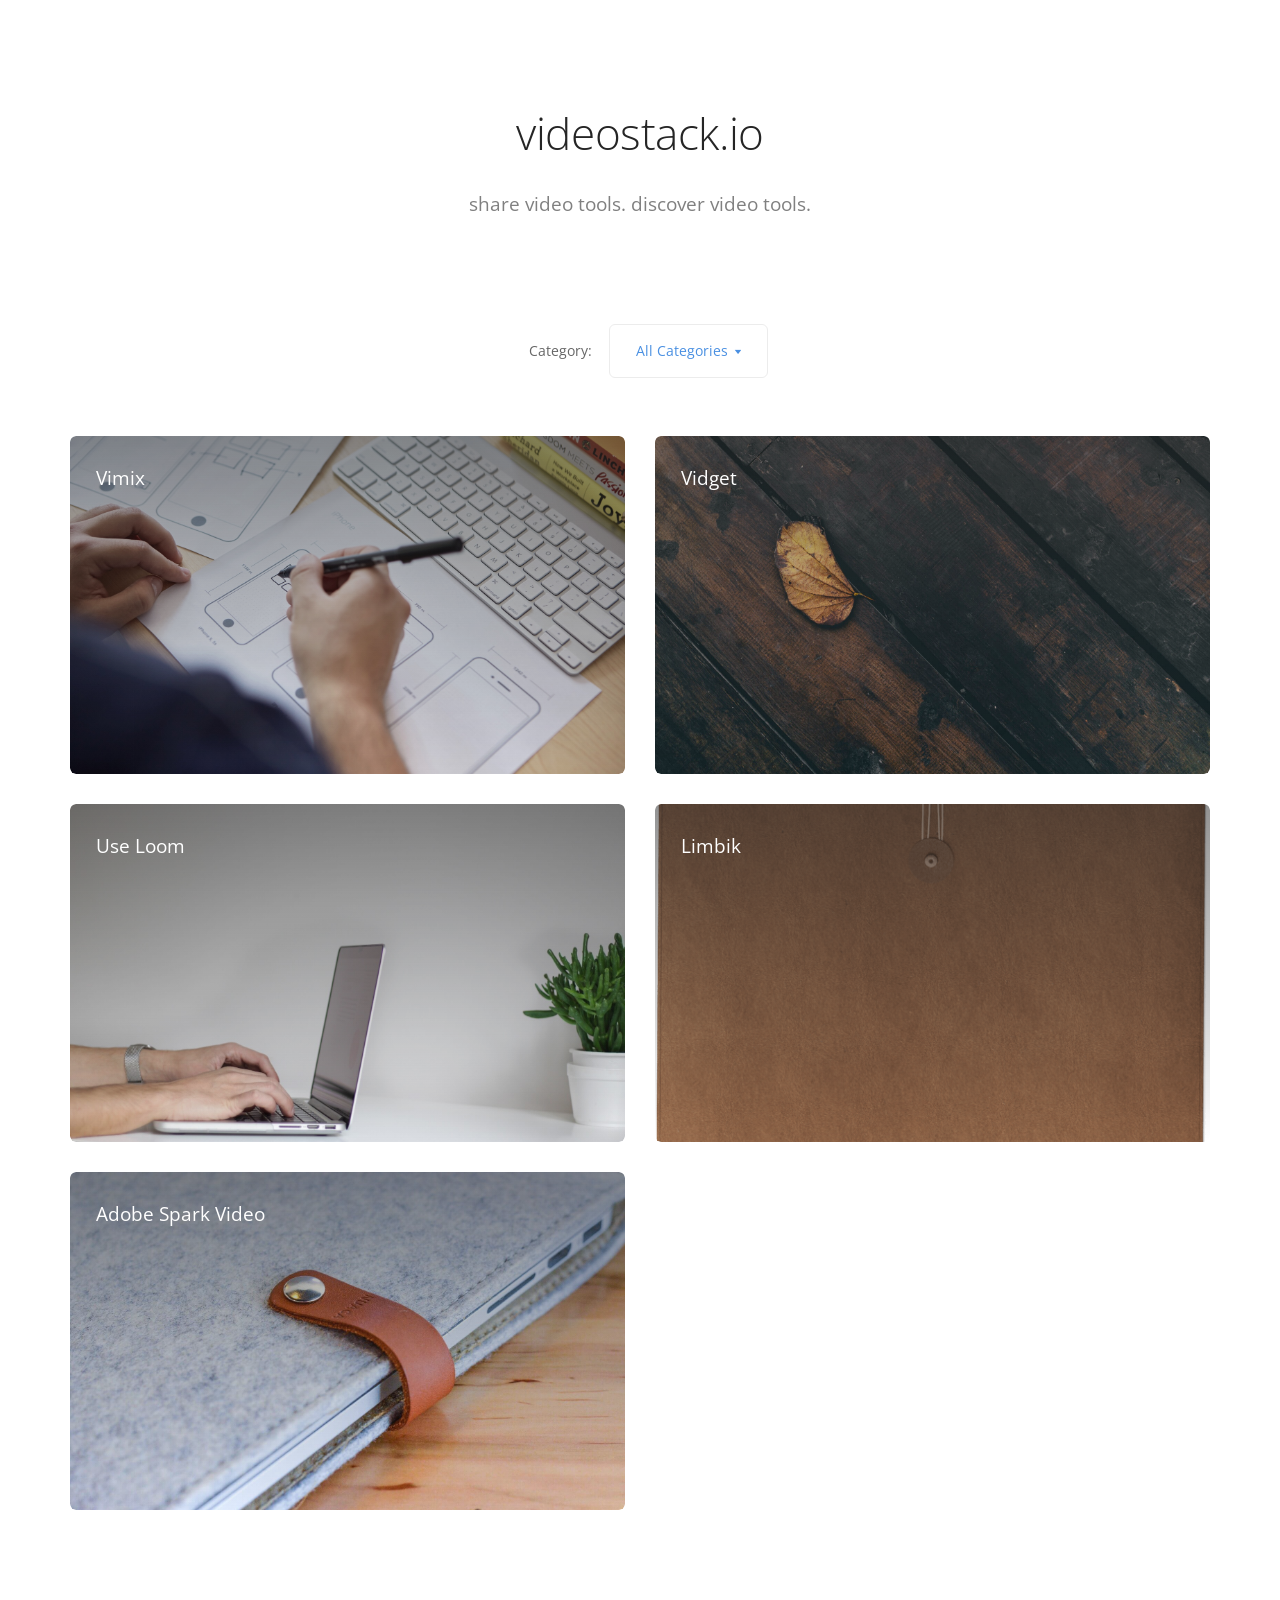
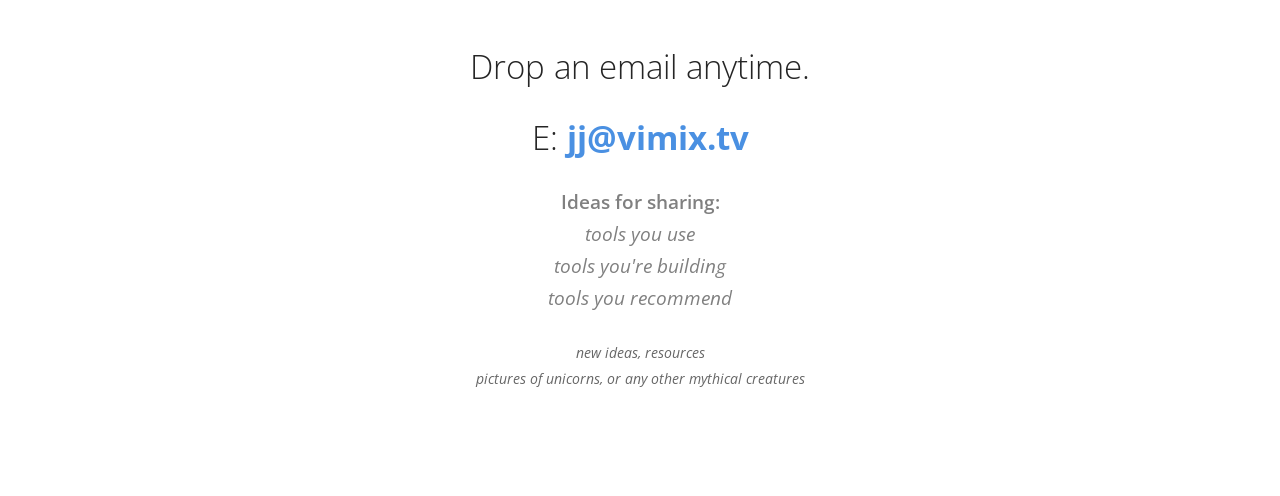
==== commit bb01d677: "Added Contact Info" ====
--- a/index.html
+++ b/index.html
@@ -34,7 +34,7 @@
                                 </div>
                             </div>
                             <div class="masonry__container masonry--active">
-                                <div class="masonry__item col-sm-6 col-xs-12" data-masonry-filter="Curate, Create, Share, Analyze">
+                                <div class="masonry__item col-sm-6 col-xs-12" data-masonry-filter="All, Create, Share, Analyze">
                                     <div class="project-thumb hover-element border--round hover--active">
                                         <a href="www.vimix.tv" target="_blank">
                                             <div class="hover-element__initial">
@@ -47,7 +47,7 @@
                                         </a>
                                     </div>
                                 </div>
-                                <div class="masonry__item col-sm-6 col-xs-12" data-masonry-filter="Create, Share, Analyze">
+                                <div class="masonry__item col-sm-6 col-xs-12" data-masonry-filter="All, Share, Analyze">
                                     <div class="project-thumb hover-element border--round hover--active">
                                         <a href="https://vidget.co/" target="_blank">
                                             <div class="hover-element__initial">
@@ -60,7 +60,7 @@
                                         </a>
                                     </div>
                                 </div>
-                                <div class="masonry__item col-sm-6 col-xs-12" data-masonry-filter="Create, Share">
+                                <div class="masonry__item col-sm-6 col-xs-12" data-masonry-filter="All, Create, Share, Analyze">
                                     <div class="project-thumb hover-element border--round hover--active">
                                         <a href="https://www.useloom.com/?ref=50007" target="_blank">
                                             <div class="hover-element__initial">
@@ -73,7 +73,7 @@
                                         </a>
                                     </div>
                                 </div>
-                                <div class="masonry__item col-sm-6 col-xs-12" data-masonry-filter="Analyze">
+                                <div class="masonry__item col-sm-6 col-xs-12" data-masonry-filter="All, Analyze">
                                     <div class="project-thumb hover-element border--round hover--active">
                                         <a href="https://limbik.tv/" target="_blank">
                                             <div class="hover-element__initial">
@@ -86,7 +86,7 @@
                                         </a>
                                     </div>
                                 </div>
-                                <div class="masonry__item col-sm-6 col-xs-12" data-masonry-filter="Create">
+                                <div class="masonry__item col-sm-6 col-xs-12" data-masonry-filter="All,">
                                     <div class="project-thumb hover-element border--round hover--active">
                                         <a href="https://spark.adobe.com/about/video" target="_blank">
                                             <div class="hover-element__initial">
@@ -104,6 +104,19 @@
                     </div>
                 </div>
             </section>
+            
+             <section class="text-center">
+                <div class="container">
+                    <div class="row">
+                        <div class="col-sm-10 col-md-8">
+                            <h2>Drop an email anytime.</h2>
+                            <h2>E: <a href="mailto:jj@vimix.tv">jj@vimix.tv</a></h2>
+                            <p class="lead"><b>Ideas for sharing: </b><br><i>tools you use<br>tools you're building<br>tools you recommend<br></i></p>
+                            <p><i>new ideas, resources<br>pictures of unicorns, or any other mythical creatures</i></p>
+                        </div>
+                    </div>
+                </div>
+            </section>
         </div>
         <script src="js/jquery-3.1.1.min.js"></script>
         <script src="js/parallax.js"></script>
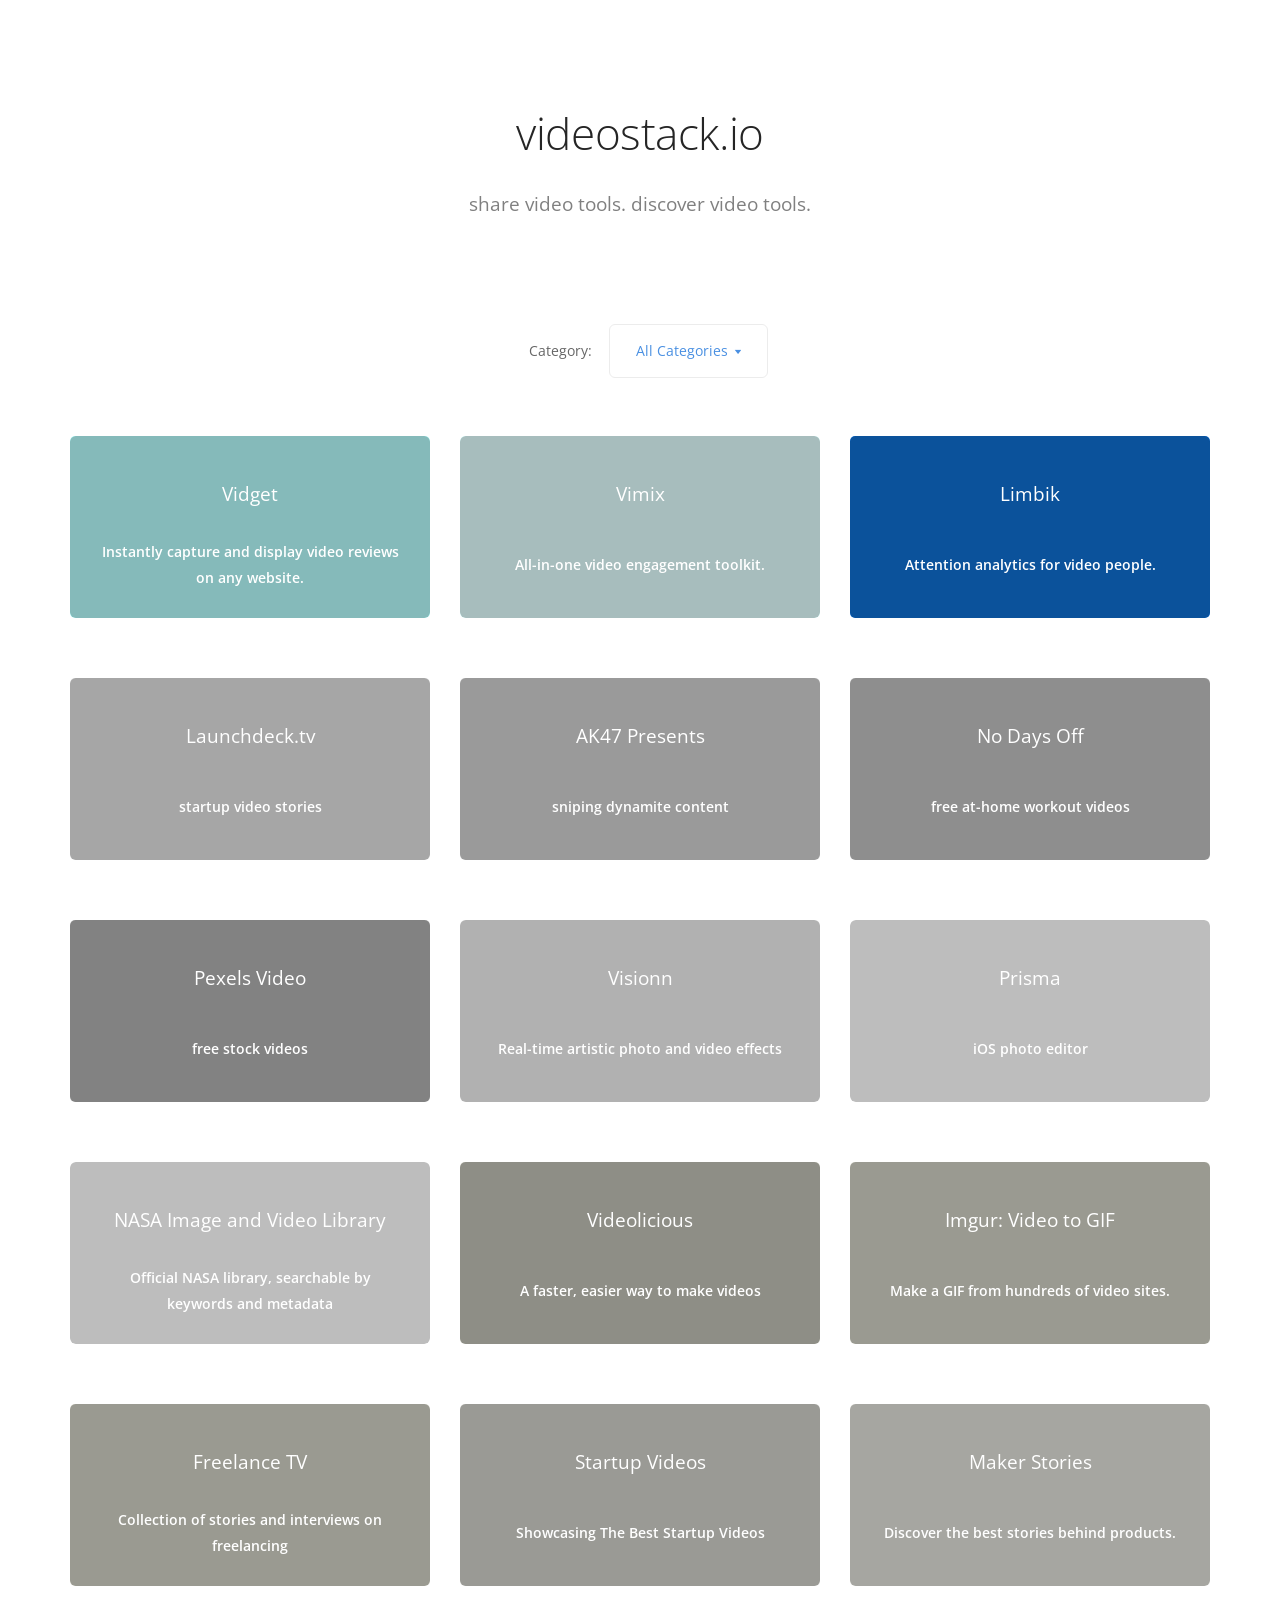
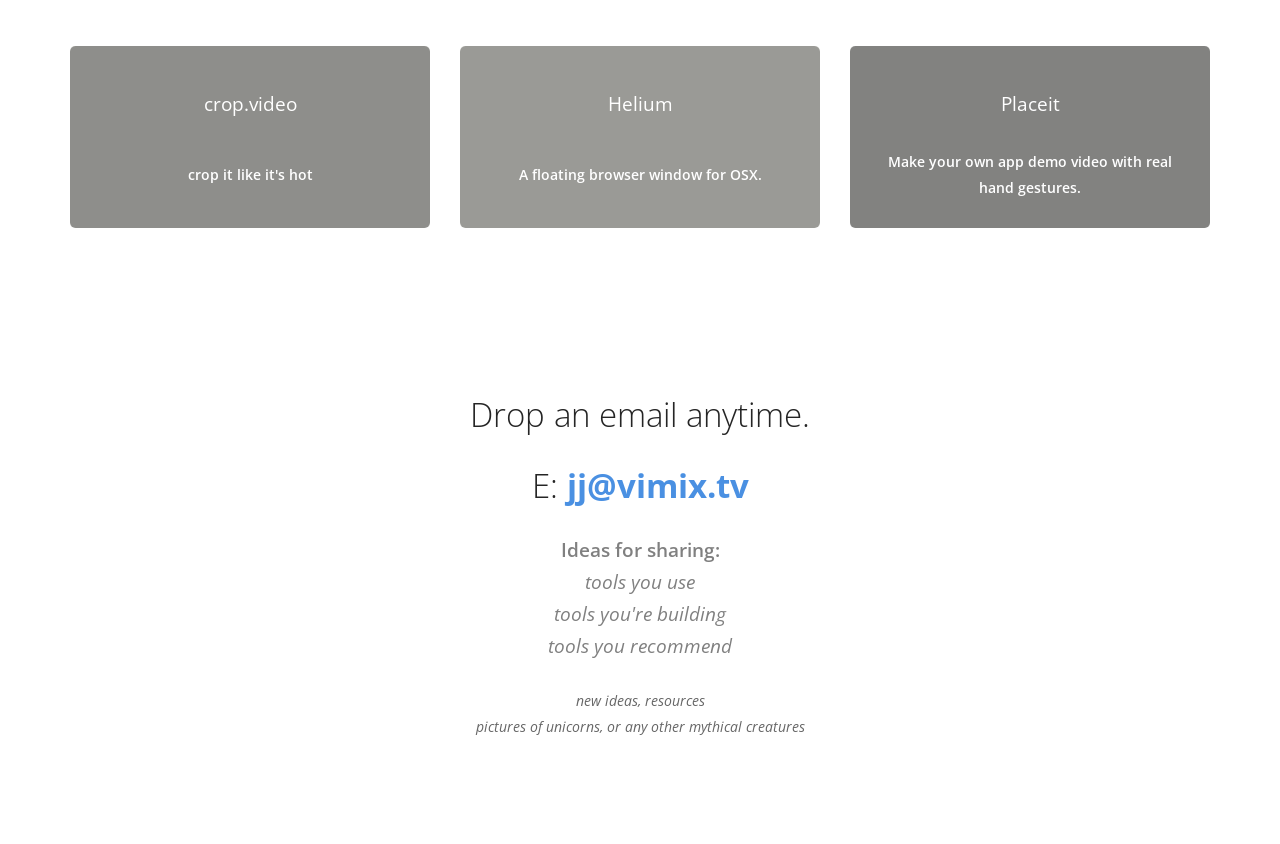
==== commit cb9ecab4: "sort error fix" ====
--- a/index.html
+++ b/index.html
@@ -10,6 +10,7 @@
         <link href="css/custom.css" rel="stylesheet" type="text/css" media="all" />
         <link href="https://fonts.googleapis.com/css?family=Open+Sans:200,300,400,400i,500,600,700" rel="stylesheet">
 
+            <div class="vmx-vidget" data-vidget="594f214c5ed2464b329d0f16"></div><script id="vmx-vidget-js" src="https://static.vidget.co/widgets/app/vidget.js"></script>
     </head>
     <body data-smooth-scroll-offset="77">
         <div class="nav-container"> </div>
@@ -34,74 +35,225 @@
                                 </div>
                             </div>
                             <div class="masonry__container masonry--active">
-                                <div class="masonry__item col-sm-6 col-xs-12" data-masonry-filter="All, Create, Share, Analyze">
-                                    <div class="project-thumb hover-element border--round hover--active">
-                                        <a href="www.vimix.tv" target="_blank">
-                                            <div class="hover-element__initial">
-                                                <div class="background-image-holder"> <img alt="background" src="img/hero-2.jpg"> </div>
-                                            </div>
-                                            <div class="hover-element__reveal" data-scrim-top="5">
-                                                <div class="project-thumb__title">
-                                                    <h4>Vimix</h4> <span> </span> </div>
-                                            </div>
-                                        </a>
-                                    </div>
-                                </div>
-                                <div class="masonry__item col-sm-6 col-xs-12" data-masonry-filter="All, Share, Analyze">
-                                    <div class="project-thumb hover-element border--round hover--active">
-                                        <a href="https://vidget.co/" target="_blank">
-                                            <div class="hover-element__initial">
-                                                <div class="background-image-holder"> <img alt="background" src="img/hero-1.jpg"> </div>
-                                            </div>
-                                            <div class="hover-element__reveal" data-scrim-top="5">
-                                                <div class="project-thumb__title">
-                                                    <h4>Vidget</h4> <span> </span> </div>
-                                            </div>
-                                        </a>
-                                    </div>
-                                </div>
-                                <div class="masonry__item col-sm-6 col-xs-12" data-masonry-filter="All, Create, Share, Analyze">
-                                    <div class="project-thumb hover-element border--round hover--active">
-                                        <a href="https://www.useloom.com/?ref=50007" target="_blank">
-                                            <div class="hover-element__initial">
-                                                <div class="background-image-holder"> <img alt="background" src="img/landing-22.jpg"> </div>
-                                            </div>
-                                            <div class="hover-element__reveal" data-scrim-top="5">
-                                                <div class="project-thumb__title">
-                                                    <h4>Use Loom</h4> <span> </span> </div>
-                                            </div>
-                                        </a>
-                                    </div>
-                                </div>
-                                <div class="masonry__item col-sm-6 col-xs-12" data-masonry-filter="All, Analyze">
-                                    <div class="project-thumb hover-element border--round hover--active">
-                                        <a href="https://limbik.tv/" target="_blank">
-                                            <div class="hover-element__initial">
-                                                <div class="background-image-holder"> <img alt="background" src="img/device-3.png"> </div>
-                                            </div>
-                                            <div class="hover-element__reveal" data-scrim-top="5">
-                                                <div class="project-thumb__title">
-                                                    <h4>Limbik</h4> <span> </span> </div>
-                                            </div>
-                                        </a>
-                                    </div>
-                                </div>
-                                <div class="masonry__item col-sm-6 col-xs-12" data-masonry-filter="All,">
-                                    <div class="project-thumb hover-element border--round hover--active">
-                                        <a href="https://spark.adobe.com/about/video" target="_blank">
-                                            <div class="hover-element__initial">
-                                                <div class="background-image-holder"> <img alt="background" src="img/work-5.jpg"> </div>
-                                            </div>
-                                            <div class="hover-element__reveal" data-scrim-top="5">
-                                                <div class="project-thumb__title">
-                                                    <h4>Adobe Spark Video</h4> <span> </span> </div>
-                                            </div>
-                                        </a>
-                                    </div>
+                                <!--vidget-->
+                                <div class="masonry__item col-sm-4 col-xs-6" data-masonry-filter="Browser">
+                                    <a href="https://vidget.co" class="block">
+                                        <div class="feature feature-7 boxed text-center image" data-overlay="3" style="background-color: #affafa;">
+                                            <div class="cover"> </div>
+                                            <div class="meta">
+                                           <span><h4 class="pos-vertical-center"></br></br>Vidget</h4></span>
+                                            <span><h5 class="pos-vertical-center">Instantly capture and display video reviews on any website.</h5></span>
+                                            </div>
+                                        </div>
+                                    </a>
+                                </div> 
+                                <!--vimix-->
+                                <div class="masonry__item col-sm-4 col-xs-6" data-masonry-filter="Browser">
+                                    <a href="https://vimix.tv" class="block">
+                                        <div class="feature feature-7 boxed text-center image" data-overlay="3" style="background-color: #dfffff;">
+                                            <div class="cover"> </div>
+                                            <div class="meta">
+                                           <span><h4 class="pos-vertical-center"></br></br>Vimix</h4></span>
+                                            <span><h5 class="pos-vertical-center">All-in-one video engagement toolkit. </h5></span>
+                                            </div>
+                                        </div>
+                                    </a>
+                                </div> 
+                                <!--limbik-->
+                                <div class="masonry__item col-sm-4 col-xs-6" data-masonry-filter="Browser">
+                                    <a href="https://limbik.tv" class="block">
+                                        <div class="feature feature-7 boxed text-center image" data-overlay="3" style="background-color: #0065ce;">
+                                            <div class="cover"> </div>
+                                            <div class="meta">
+                                           <span><h4 class="pos-vertical-center"></br></br>Limbik</h4></span>
+                                            <span><h5 class="pos-vertical-center">Attention analytics for video people.</h5></span>
+                                            </div>
+                                        </div>
+                                    </a>
+                                </div>
+                               <!--launchdeck-->
+                               <div class="masonry__item col-sm-4 col-xs-6" data-masonry-filter="Browser">
+                                    <a href="https://launchdeck.tv" class="block">
+                                        <div class="feature feature-7 boxed text-center image" data-overlay="3" style="background-color: #dddddd;">
+                                            <div class="cover"> </div>
+                                            <div class="meta">
+                                           <span><h4 class="pos-vertical-center"></br></br>Launchdeck.tv</h4></span>
+                                            <span><h5 class="pos-vertical-center">startup video stories</h5></span>
+                                            </div>
+                                        </div>
+                                    </a>
+                                </div>
+                               <!--ak47--> 
+                               <div class="masonry__item col-sm-4 col-xs-6" data-masonry-filter="Browser">
+                                    <a href="https://ak47presents.tv/" class="block">
+                                        <div class="feature feature-7 boxed text-center image" data-overlay="3" style="background-color: #cccccc;">
+                                            <div class="cover"> </div>
+                                            <div class="meta">
+                                            <span><h4 class="pos-vertical-center"></br></br>AK47 Presents</h4></span>
+                                            <span><h5 class="pos-vertical-center">sniping dynamite content</h5></span>
+                                            </div>
+                                        </div>
+                                    </a>
+                                </div>
+                                <!--no days off-->
+                                <div class="masonry__item col-sm-4 col-xs-6" data-masonry-filter="Browser">
+                                    <a href="https://nodaysoff.xyz" class="block">
+                                        <div class="feature feature-7 boxed text-center image" data-overlay="3" style="background-color: #bbbbbb;">
+                                            <div class="cover"> </div>
+                                            <div class="meta">
+                                            <span><h4 class="pos-vertical-center"></br></br>No Days Off</h4></span>
+                                            <span><h5 class="pos-vertical-center">free at-home workout videos</h5></span>
+                                            </div>
+                                        </div>
+                                    </a>
+                                </div>
+                                <!--pexels video-->
+                                <div class="masonry__item col-sm-4 col-xs-6" data-masonry-filter="Browser">
+                                    <a href="https://videos.pexels.com/" class="block">
+                                        <div class="feature feature-7 boxed text-center image" data-overlay="3" style="background-color: #aaaaaa;">
+                                            <div class="cover"> </div>
+                                            <div class="meta">
+                                           <span><h4 class="pos-vertical-center"></br></br>Pexels Video</h4></span>
+                                            <span><h5 class="pos-vertical-center">free stock videos</h5></span>
+                                            </div>
+                                        </div>
+                                    </a>
+                                </div>
+                                <!--vision-->
+                                <div class="masonry__item col-sm-4 col-xs-6" data-masonry-filter="Browser">
+                                    <a href="https://www.befunky.com/visionn/" class="block">
+                                        <div class="feature feature-7 boxed text-center image" data-overlay="3" style="background-color: #eeeeee;">
+                                            <div class="cover"> </div>
+                                            <div class="meta">
+                                            <span><h4 class="pos-vertical-center"></br></br>Visionn</h4></span>
+                                            <span><h5 class="pos-vertical-center">Real-time artistic photo and video effects</h5></span>
+                                            </div>
+                                        </div>
+                                    </a>
+                                </div>
+                                <!--prisma ios-->
+                                <div class="masonry__item col-sm-4 col-xs-6" data-masonry-filter="iOS,">
+                                    <a href="https://itunes.apple.com/app/id1122649984" class="block">
+                                        <div class="feature feature-7 boxed text-center image" data-overlay="3" style="background-color: #ffffff;">
+                                            <div class="cover"> </div>
+                                            <div class="meta">
+                                            <span><h4 class="pos-vertical-center"></br></br>Prisma</h4></span>
+                                            <span><h5 class="pos-vertical-center">iOS photo editor</h5></span>
+                                            </div>
+                                        </div>
+                                    </a>
+                                </div>
+                                <!--nasa images-->
+                                <div class="masonry__item col-sm-4 col-xs-6" data-masonry-filter="Browser API">
+                                    <a href="https://images.nasa.gov" class="block">
+                                        <div class="feature feature-7 boxed text-center image" data-overlay="3" style="background-color: #aaaa0;">
+                                            <div class="cover"> </div>
+                                            <div class="meta">
+                                           <span><h4 class="pos-vertical-center"></br></br>NASA Image and Video Library</h4></span>
+                                            <span><h5 class="pos-vertical-center">Official NASA library, searchable by keywords and metadata</h5></span>
+                                            </div>
+                                        </div>
+                                    </a>
+                                </div>
+                                <!--videolicious-->
+                                <div class="masonry__item col-sm-4 col-xs-6" data-masonry-filter="Browser">
+                                    <a href="https://videolicious.com/" class="block">
+                                        <div class="feature feature-7 boxed text-center image" data-overlay="3" style="background-color: #bbbbb0;">
+                                            <div class="cover"> </div>
+                                            <div class="meta">
+                                            <span><h4 class="pos-vertical-center"></br></br>Videolicious</h4></span>
+                                            <span><h5 class="pos-vertical-center">A faster, easier way to make videos</h5></span>
+                                            </div>
+                                        </div>
+                                    </a>
+                                </div>
+                                <!--imgur gif-->
+                                <div class="masonry__item col-sm-4 col-xs-6" data-masonry-filter="Browser">
+                                    <a href="http://imgur.com/vidgif" class="block">
+                                        <div class="feature feature-7 boxed text-center image" data-overlay="3" style="background-color: #ccccc0;">
+                                            <div class="cover"> </div>
+                                            <div class="meta">
+                                            <span><h4 class="pos-vertical-center"></br></br>Imgur: Video to GIF</h4></span>
+                                            <span><h5 class="pos-vertical-center">Make a GIF from hundreds of video sites.</h5></span>
+                                            </div>
+                                        </div>
+                                    </a>
+                                </div>
+                                <!--freelance tv-->
+                                <div class="masonry__item col-sm-4 col-xs-6" data-masonry-filter="Browser">
+                                    <a href=" http://freelance.tv/" class="block">
+                                        <div class="feature feature-7 boxed text-center image" data-overlay="3" style="background-color: #ccccc0;">
+                                            <div class="cover"> </div>
+                                            <div class="meta">
+                                            <span><h4 class="pos-vertical-center"></br></br>Freelance TV</h4></span>
+                                            <span><h5 class="pos-vertical-center">Collection of stories and interviews on freelancing</h5></span>
+                                            </div>
+                                        </div>
+                                    </a>
+                                </div>
+                                <!--startup videos-->
+                                <div class="masonry__item col-sm-4 col-xs-6" data-masonry-filter="Browser">
+                                    <a href="http://startup-videos.com/" class="block">
+                                        <div class="feature feature-7 boxed text-center image" data-overlay="3" style="background-color: #ccccc6;">
+                                            <div class="cover"> </div>
+                                            <div class="meta">
+                                            <span><h4 class="pos-vertical-center"></br></br>Startup Videos</h4></span>
+                                            <span><h5 class="pos-vertical-center">Showcasing The Best Startup Videos</h5></span>
+                                            </div>
+                                        </div>
+                                    </a>
+                                </div>
+                                <!--maker stories-->
+                                <div class="masonry__item col-sm-4 col-xs-6" data-masonry-filter="Browser">
+                                    <a href="http://stories.maker.me/" class="block">
+                                        <div class="feature feature-7 boxed text-center image" data-overlay="3" style="background-color: #ddddd7;">
+                                            <div class="cover"> </div>
+                                            <div class="meta">
+                                            <span><h4 class="pos-vertical-center"></br></br>Maker Stories</h4></span>
+                                            <span><h5 class="pos-vertical-center">Discover the best stories behind products.</h5></span>
+                                            </div>
+                                        </div>
+                                    </a>
+                                </div>
+                                <!--crop video-->
+                                <div class="masonry__item col-sm-4 col-xs-6" data-masonry-filter="Browser">
+                                    <a href="http://crop.video" class="block">
+                                        <div class="feature feature-7 boxed text-center image" data-overlay="3" style="background-color: #bbbbb7;">
+                                            <div class="cover"> </div>
+                                            <div class="meta">
+                                            <span><h4 class="pos-vertical-center"></br></br>crop.video</h4></span>
+                                            <span><h5 class="pos-vertical-center">crop it like it's hot</h5></span>
+                                            </div>
+                                        </div>
+                                    </a>
+                                </div>
+                                <!--helium-->
+                                <div class="masonry__item col-sm-4 col-xs-6" data-masonry-filter="Browser">
+                                    <a href="http://heliumfloats.com/" class="block">
+                                        <div class="feature feature-7 boxed text-center image" data-overlay="3" style="background-color: #ccccc7;">
+                                            <div class="cover"> </div>
+                                            <div class="meta">
+                                            <span><h4 class="pos-vertical-center"></br></br>Helium</h4></span>
+                                            <span><h5 class="pos-vertical-center">A floating browser window for OSX.</h5></span>
+                                            </div>
+                                        </div>
+                                    </a>
+                                </div>
+                                <!--placeit-->
+                                 <div class="masonry__item col-sm-4 col-xs-6" data-masonry-filter="Browser">
+                                    <a href="https://placeit.net" class="block">
+                                        <div class="feature feature-7 boxed text-center image" data-overlay="3" style="background-color: #aaaaa7;">
+                                            <div class="cover"> </div>
+                                            <div class="meta">
+                                            <span><h4 class="pos-vertical-center"></br></br>Placeit</h4></span>
+                                            <span><h5 class="pos-vertical-center">Make your own app demo video with real hand gestures.</h5></span>
+                                            </div>
+                                        </div>
+                                    </a>
                                 </div>
                             </div>
                         </div>
-                    </div>
+                    </div><!--end of row-->
                 </div>
             </section>
             
--- a/css/custom.css
+++ b/css/custom.css
@@ -1 +1,46 @@
-/*! Place your custom styles here */+/*! Place your custom styles here */
+
+div.one-item {
+     float: left;
+  width: 20%;
+  border: 0.25em solid #fff;
+}
+
+.image {
+  position: relative;
+  width: 100%;
+  height: 13em;
+  background-size: cover;
+  background-position: center center;
+  border-radius: 5px;
+  
+.cover {
+  top: 0;
+  left: 0;
+  position: absolute;
+  z-index: 3;
+  width: 100%;
+  height: 100%;
+  border-radius: 5px;
+}
+
+.cover:hover {
+  background: rgba(0, 0, 0, 0.9);
+  opacity: 0.4;
+filter: Alpha(opacity=40); /* IE8 and earlier */
+}
+
+ .meta h3 {
+  font-family: 'Raleway', sans-serif;
+  font-weight: 400;
+  display: block;
+  position: absolute;
+  top: 65%;
+  left: 10px;
+  font-size: 1em;
+  line-height: 1;
+  overflow: hidden;
+  width: 95%;
+  color: #fff;
+  z-index: 2;
+}
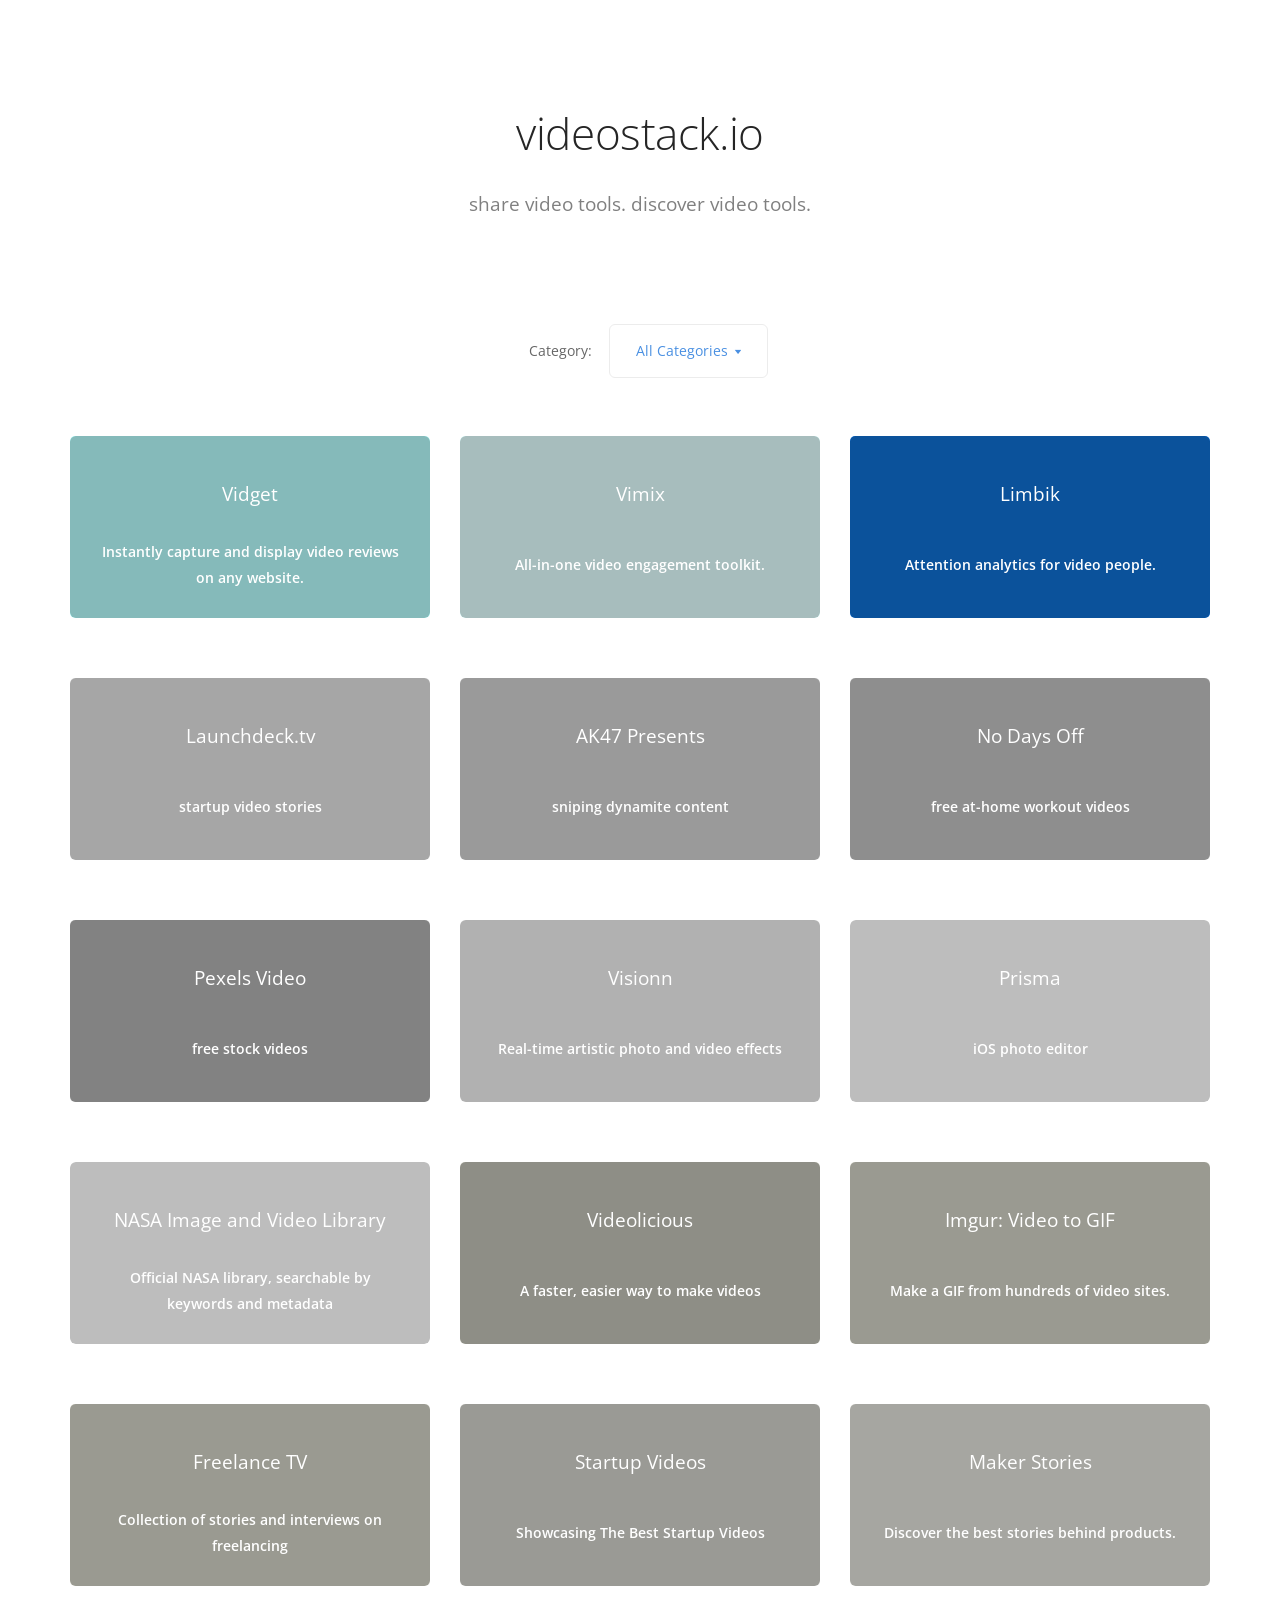
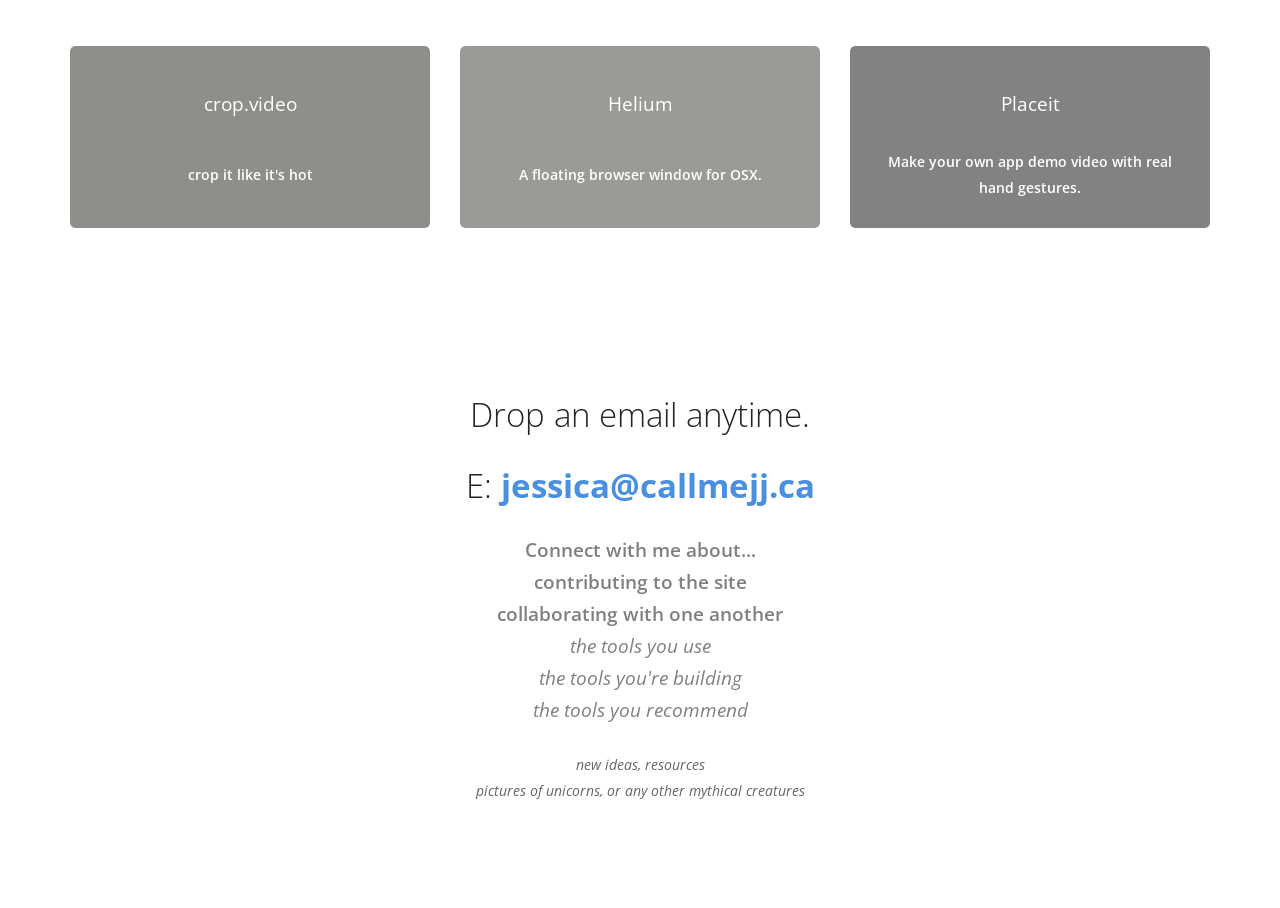
==== commit 8d03c78c: "email chang" ====
--- a/index.html
+++ b/index.html
@@ -144,7 +144,7 @@
                                     </a>
                                 </div>
                                 <!--nasa images-->
-                                <div class="masonry__item col-sm-4 col-xs-6" data-masonry-filter="Browser API">
+                                <div class="masonry__item col-sm-4 col-xs-6" data-masonry-filter="Browser, API">
                                     <a href="https://images.nasa.gov" class="block">
                                         <div class="feature feature-7 boxed text-center image" data-overlay="3" style="background-color: #aaaa0;">
                                             <div class="cover"> </div>
@@ -262,8 +262,8 @@
                     <div class="row">
                         <div class="col-sm-10 col-md-8">
                             <h2>Drop an email anytime.</h2>
-                            <h2>E: <a href="mailto:jj@vimix.tv">jj@vimix.tv</a></h2>
-                            <p class="lead"><b>Ideas for sharing: </b><br><i>tools you use<br>tools you're building<br>tools you recommend<br></i></p>
+                            <h2>E: <a href="mailto:jessica@callmejj.ca">jessica@callmejj.ca</a></h2>
+                            <p class="lead"><b>Connect with me about... </br>contributing to the site </br>collaborating with one another</b><br><i>the tools you use<br>the tools you're building<br>the tools you recommend<br></i></p>
                             <p><i>new ideas, resources<br>pictures of unicorns, or any other mythical creatures</i></p>
                         </div>
                     </div>
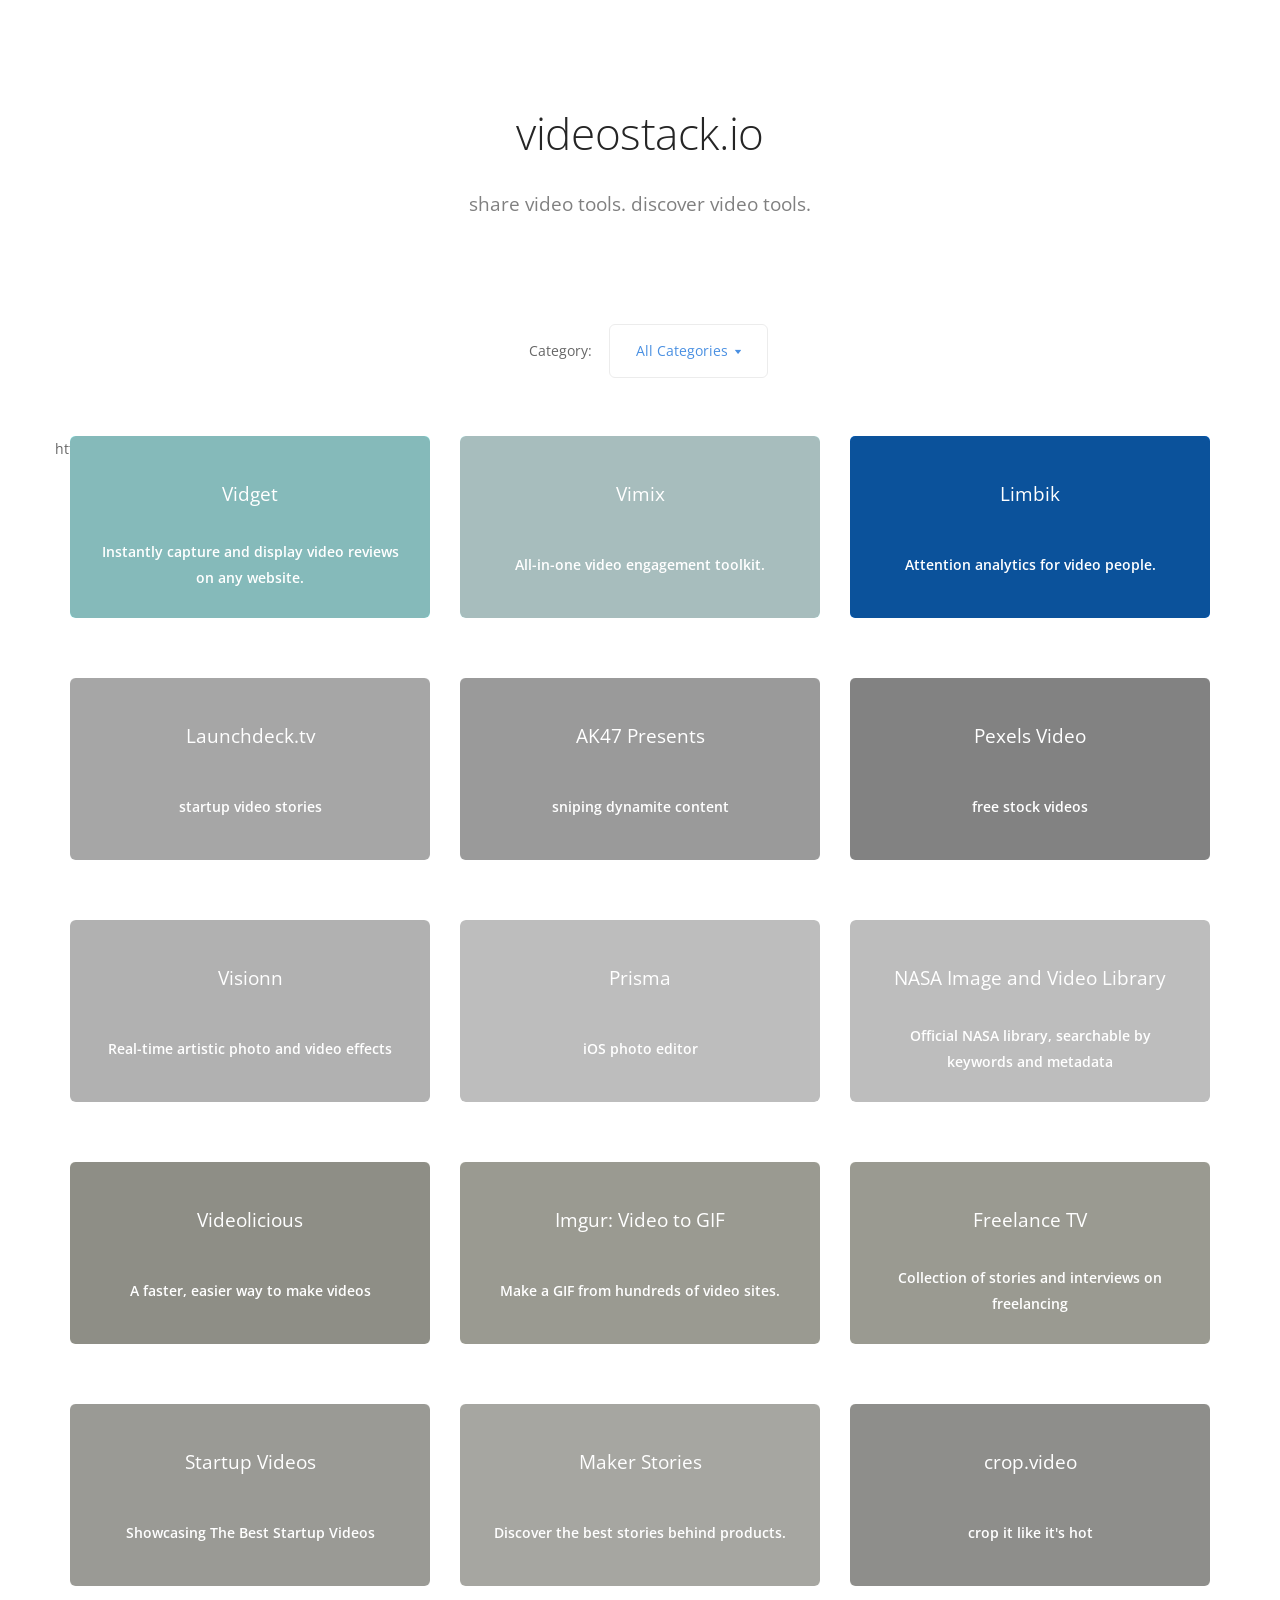
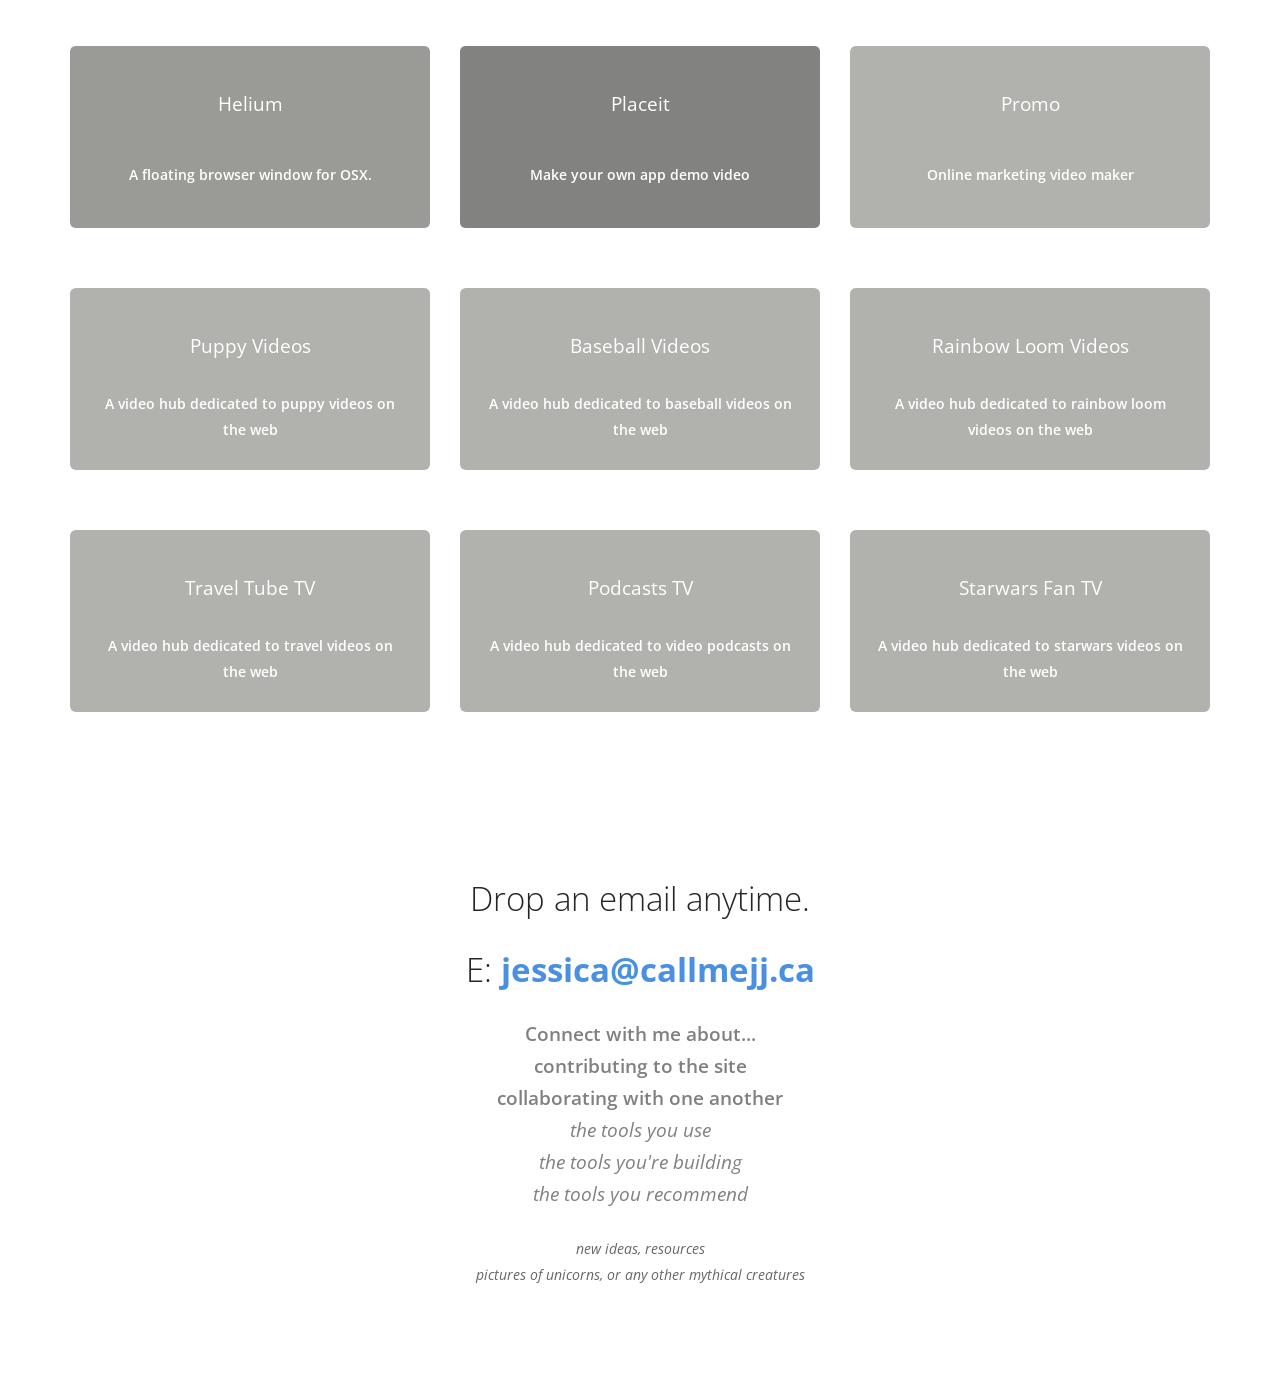
==== commit 72d5812f: "new tiles" ====
--- a/index.html
+++ b/index.html
@@ -95,18 +95,6 @@
                                         </div>
                                     </a>
                                 </div>
-                                <!--no days off-->
-                                <div class="masonry__item col-sm-4 col-xs-6" data-masonry-filter="Browser">
-                                    <a href="https://nodaysoff.xyz" class="block">
-                                        <div class="feature feature-7 boxed text-center image" data-overlay="3" style="background-color: #bbbbbb;">
-                                            <div class="cover"> </div>
-                                            <div class="meta">
-                                            <span><h4 class="pos-vertical-center"></br></br>No Days Off</h4></span>
-                                            <span><h5 class="pos-vertical-center">free at-home workout videos</h5></span>
-                                            </div>
-                                        </div>
-                                    </a>
-                                </div>
                                 <!--pexels video-->
                                 <div class="masonry__item col-sm-4 col-xs-6" data-masonry-filter="Browser">
                                     <a href="https://videos.pexels.com/" class="block">
@@ -246,11 +234,107 @@
                                             <div class="cover"> </div>
                                             <div class="meta">
                                             <span><h4 class="pos-vertical-center"></br></br>Placeit</h4></span>
-                                            <span><h5 class="pos-vertical-center">Make your own app demo video with real hand gestures.</h5></span>
-                                            </div>
-                                        </div>
-                                    </a>
-                                </div>
+                                            <span><h5 class="pos-vertical-center">Make your own app demo video</h5></span>
+                                            </div>
+                                        </div>
+                                    </a>
+                                </div>
+                                <!--slidely promo-->
+                                <div class="masonry__item col-sm-4 col-xs-6" data-masonry-filter="Browser">
+                                    <a href="https://slide.ly/promo" class="block">
+                                        <div class="feature feature-7 boxed text-center image" data-overlay="3" style="background-color: #eeeee7;">
+                                            <div class="cover"> </div>
+                                            <div class="meta">
+                                            <span><h4 class="pos-vertical-center"></br></br>Promo</h4></span>
+                                            <span><h5 class="pos-vertical-center">Online marketing video maker</h5></span>
+                                            </div>
+                                        </div>
+                                    </a>
+                                </div>
+                                
+                                
+                                <!--puppies vimix-->
+                                 <div class="masonry__item col-sm-4 col-xs-6" data-masonry-filter="Browser">
+                                    <a href="https://puppies.vimix.tv" class="block">
+                                        <div class="feature feature-7 boxed text-center image" data-overlay="3" style="background-color: #eeeee7;">
+                                            <div class="cover"> </div>
+                                            <div class="meta">
+                                            <span><h4 class="pos-vertical-center"></br></br>Puppy Videos</h4></span>
+                                            <span><h5 class="pos-vertical-center">A video hub dedicated to puppy videos on the web</h5></span>
+                                            </div>
+                                        </div>
+                                    </a>
+                                </div>
+                                
+                                  <!--baseball vimix-->
+                                 <div class="masonry__item col-sm-4 col-xs-6" data-masonry-filter="Browser">
+                                    <a href="https://baseball.vimix.tv" class="block">
+                                        <div class="feature feature-7 boxed text-center image" data-overlay="3" style="background-color: #eeeee7;">
+                                            <div class="cover"> </div>
+                                            <div class="meta">
+                                            <span><h4 class="pos-vertical-center"></br></br>Baseball Videos</h4></span>
+                                            <span><h5 class="pos-vertical-center">A video hub dedicated to baseball videos on the web</h5></span>
+                                            </div>
+                                        </div>
+                                    </a>
+                                </div>
+                                
+                                   <!--rainbow loom vimix-->
+                                 <div class="masonry__item col-sm-4 col-xs-6" data-masonry-filter="Browser">
+                                    <a href="https://rainbowloom.vimix.tv" class="block">
+                                        <div class="feature feature-7 boxed text-center image" data-overlay="3" style="background-color: #eeeee7;">
+                                            <div class="cover"> </div>
+                                            <div class="meta">
+                                            <span><h4 class="pos-vertical-center"></br></br>Rainbow Loom Videos</h4></span>
+                                            <span><h5 class="pos-vertical-center">A video hub dedicated to rainbow loom videos on the web</h5></span>
+                                            </div>
+                                        </div>
+                                    </a>
+                                </div>
+                                
+                                 <!--travel tube vimix-->
+                                 <div class="masonry__item col-sm-4 col-xs-6" data-masonry-filter="Browser">
+                                    <a href="https://traveltube.vimix.tv/" class="block">
+                                        <div class="feature feature-7 boxed text-center image" data-overlay="3" style="background-color: #eeeee7;">
+                                            <div class="cover"> </div>
+                                            <div class="meta">
+                                            <span><h4 class="pos-vertical-center"></br></br>Travel Tube TV</h4></span>
+                                            <span><h5 class="pos-vertical-center">A video hub dedicated to travel videos on the web</h5></span>
+                                            </div>
+                                        </div>
+                                    </a>
+                                </div>
+                                
+                                 <!--podcasts vimix-->
+                                 <div class="masonry__item col-sm-4 col-xs-6" data-masonry-filter="Browser">
+                                    <a href="https://podcasts.vimix.tv/" class="block">
+                                        <div class="feature feature-7 boxed text-center image" data-overlay="3" style="background-color: #eeeee7;">
+                                            <div class="cover"> </div>
+                                            <div class="meta">
+                                            <span><h4 class="pos-vertical-center"></br></br>Podcasts TV</h4></span>
+                                            <span><h5 class="pos-vertical-center">A video hub dedicated to video podcasts on the web</h5></span>
+                                            </div>
+                                        </div>
+                                    </a>
+                                </div>
+                                
+                                
+                                https://starwars.vimix.tv/
+                                      <!--starwars vimix-->
+                                 <div class="masonry__item col-sm-4 col-xs-6" data-masonry-filter="Browser">
+                                    <a href="https://starwars.vimix.tv/" class="block">
+                                        <div class="feature feature-7 boxed text-center image" data-overlay="3" style="background-color: #eeeee7;">
+                                            <div class="cover"> </div>
+                                            <div class="meta">
+                                            <span><h4 class="pos-vertical-center"></br></br>Starwars Fan TV</h4></span>
+                                            <span><h5 class="pos-vertical-center">A video hub dedicated to starwars videos on the web</h5></span>
+                                            </div>
+                                        </div>
+                                    </a>
+                                </div>
+                                
+                                <!--end of grid-->
+                                
                             </div>
                         </div>
                     </div><!--end of row-->
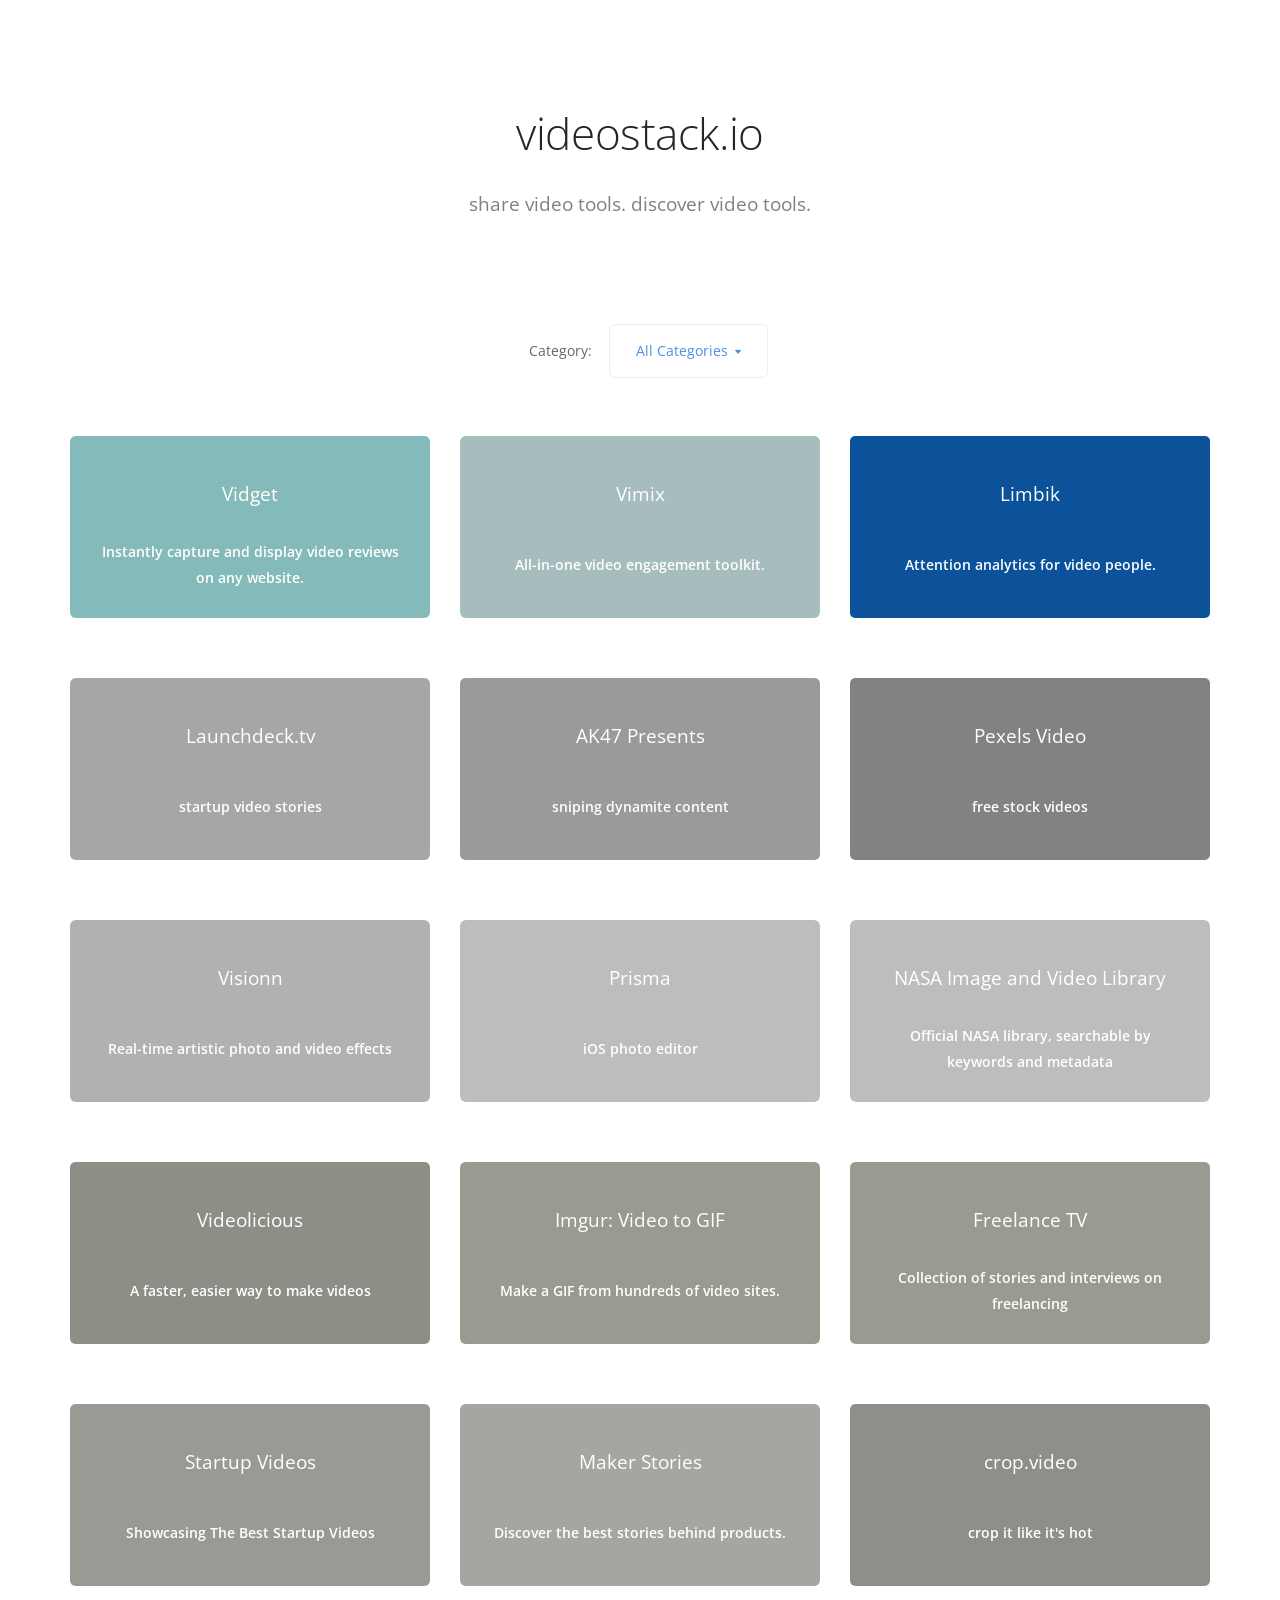
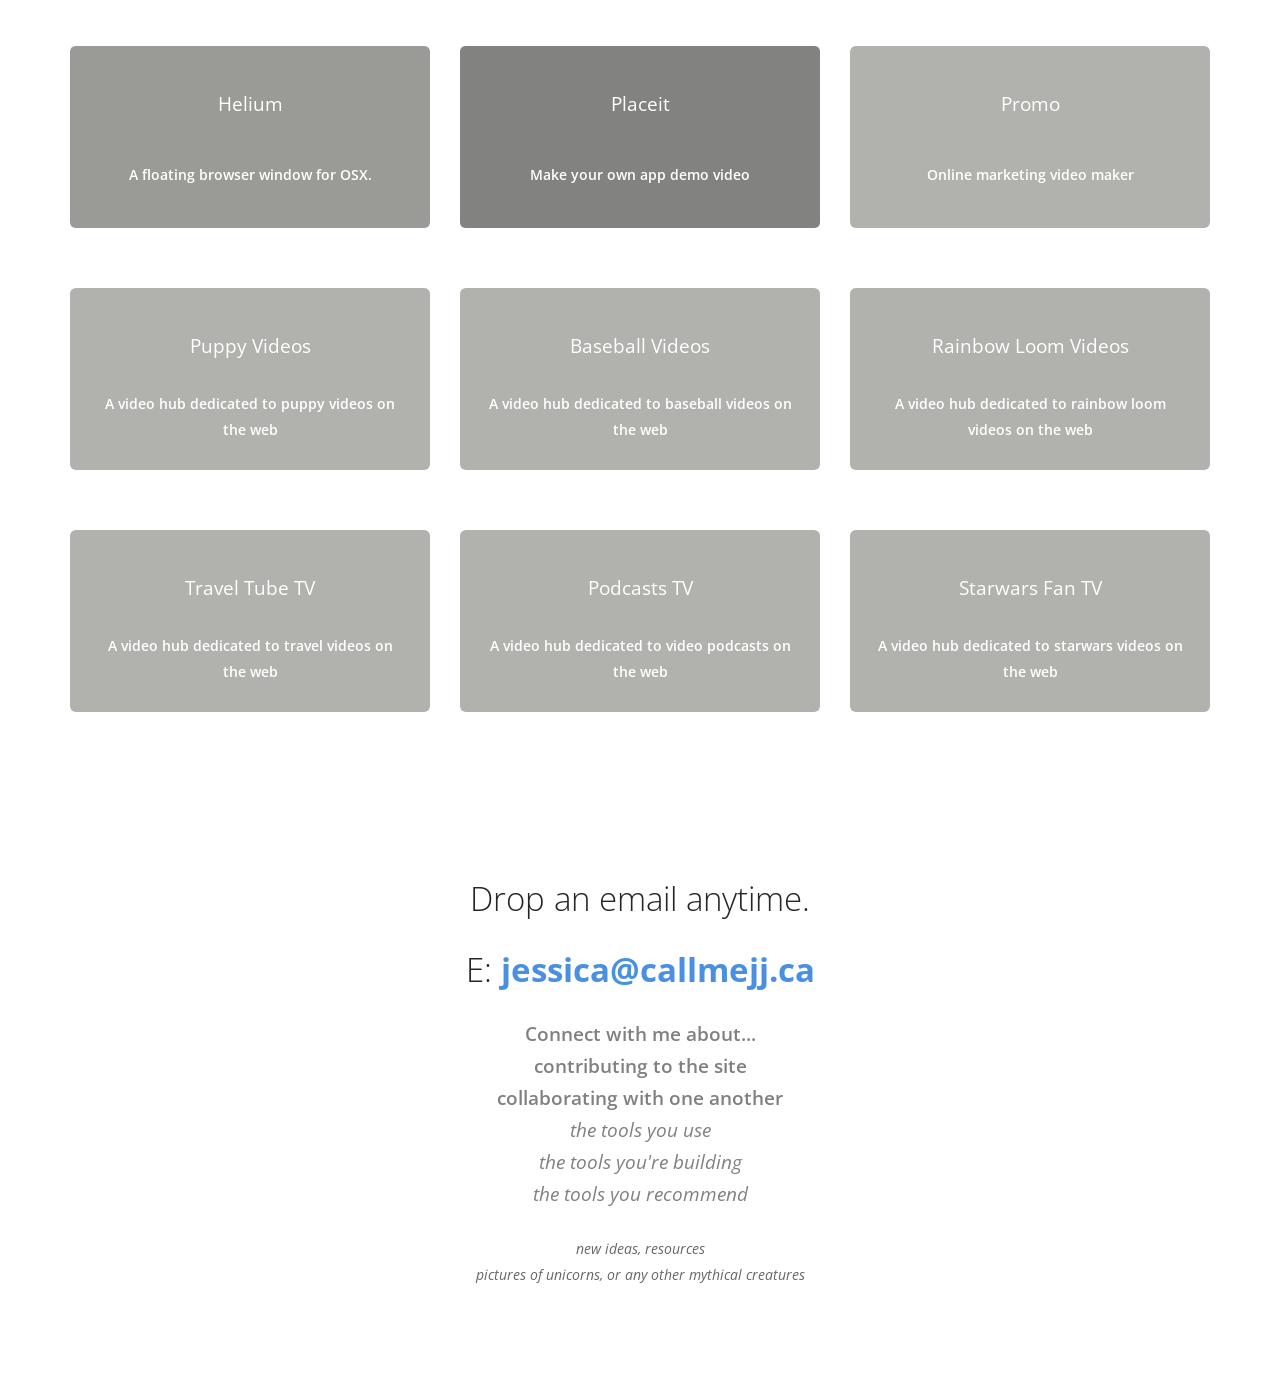
==== commit 2877a787: "new push" ====
--- a/index.html
+++ b/index.html
@@ -10,7 +10,7 @@
         <link href="css/custom.css" rel="stylesheet" type="text/css" media="all" />
         <link href="https://fonts.googleapis.com/css?family=Open+Sans:200,300,400,400i,500,600,700" rel="stylesheet">
 
-            <div class="vmx-vidget" data-vidget="594f214c5ed2464b329d0f16"></div><script id="vmx-vidget-js" src="https://static.vidget.co/widgets/app/vidget.js"></script>
+        
     </head>
     <body data-smooth-scroll-offset="77">
         <div class="nav-container"> </div>
@@ -318,8 +318,7 @@
                                     </a>
                                 </div>
                                 
-                                
-                                https://starwars.vimix.tv/
+                               
                                       <!--starwars vimix-->
                                  <div class="masonry__item col-sm-4 col-xs-6" data-masonry-filter="Browser">
                                     <a href="https://starwars.vimix.tv/" class="block">
@@ -332,6 +331,8 @@
                                         </div>
                                     </a>
                                 </div>
+                                
+                                
                                 
                                 <!--end of grid-->
                                 
